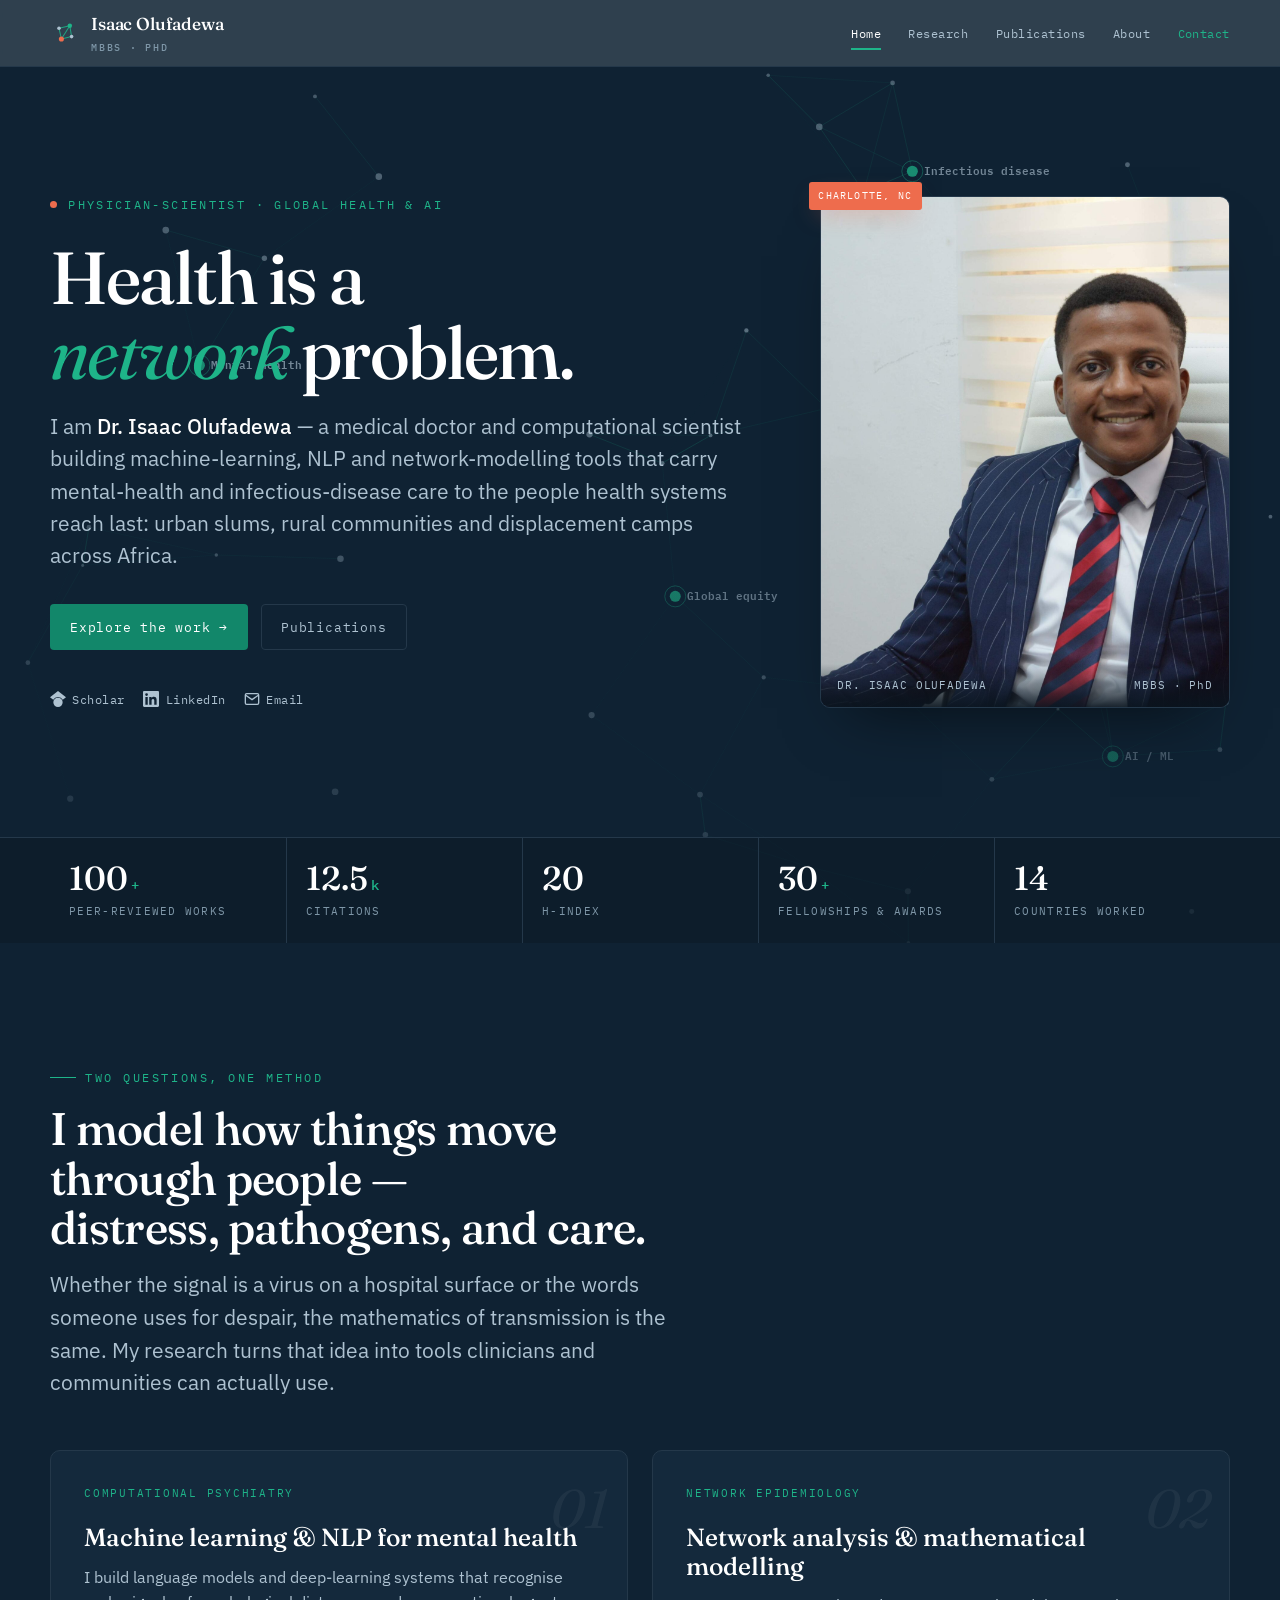
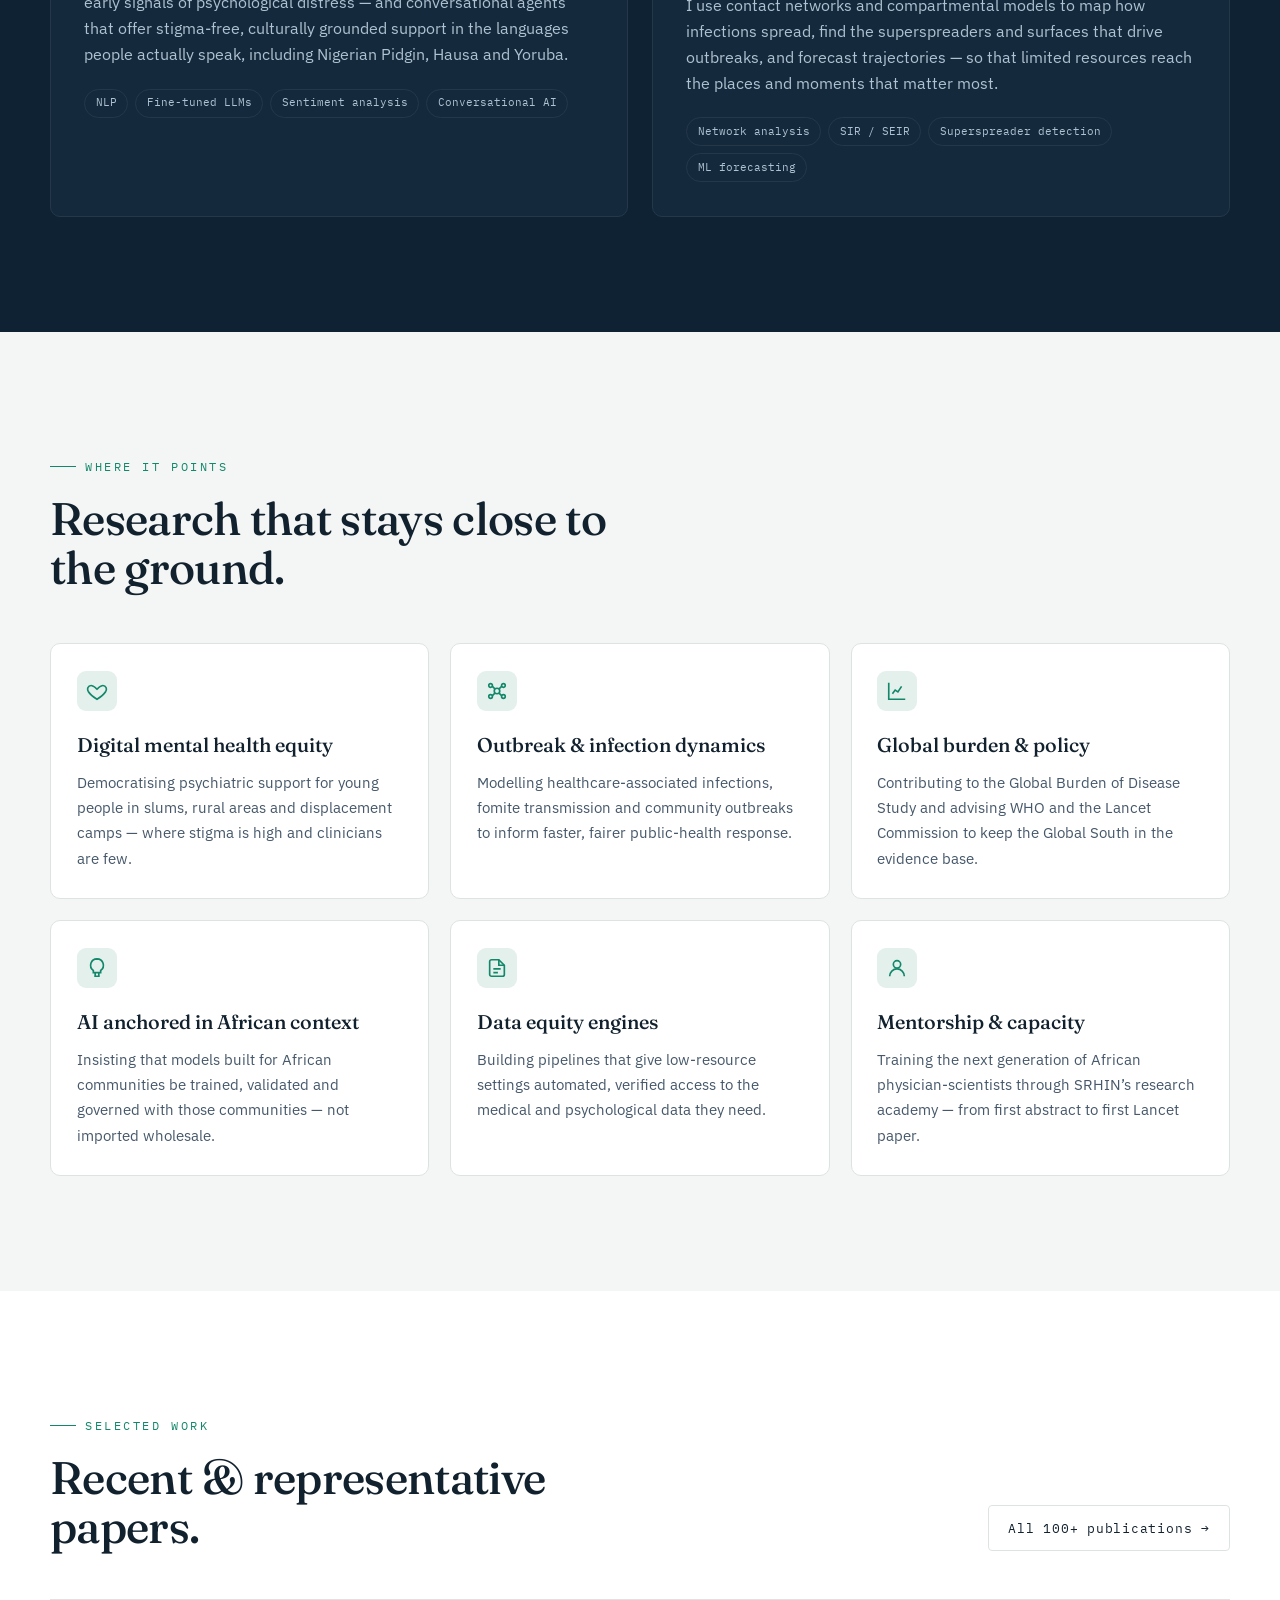
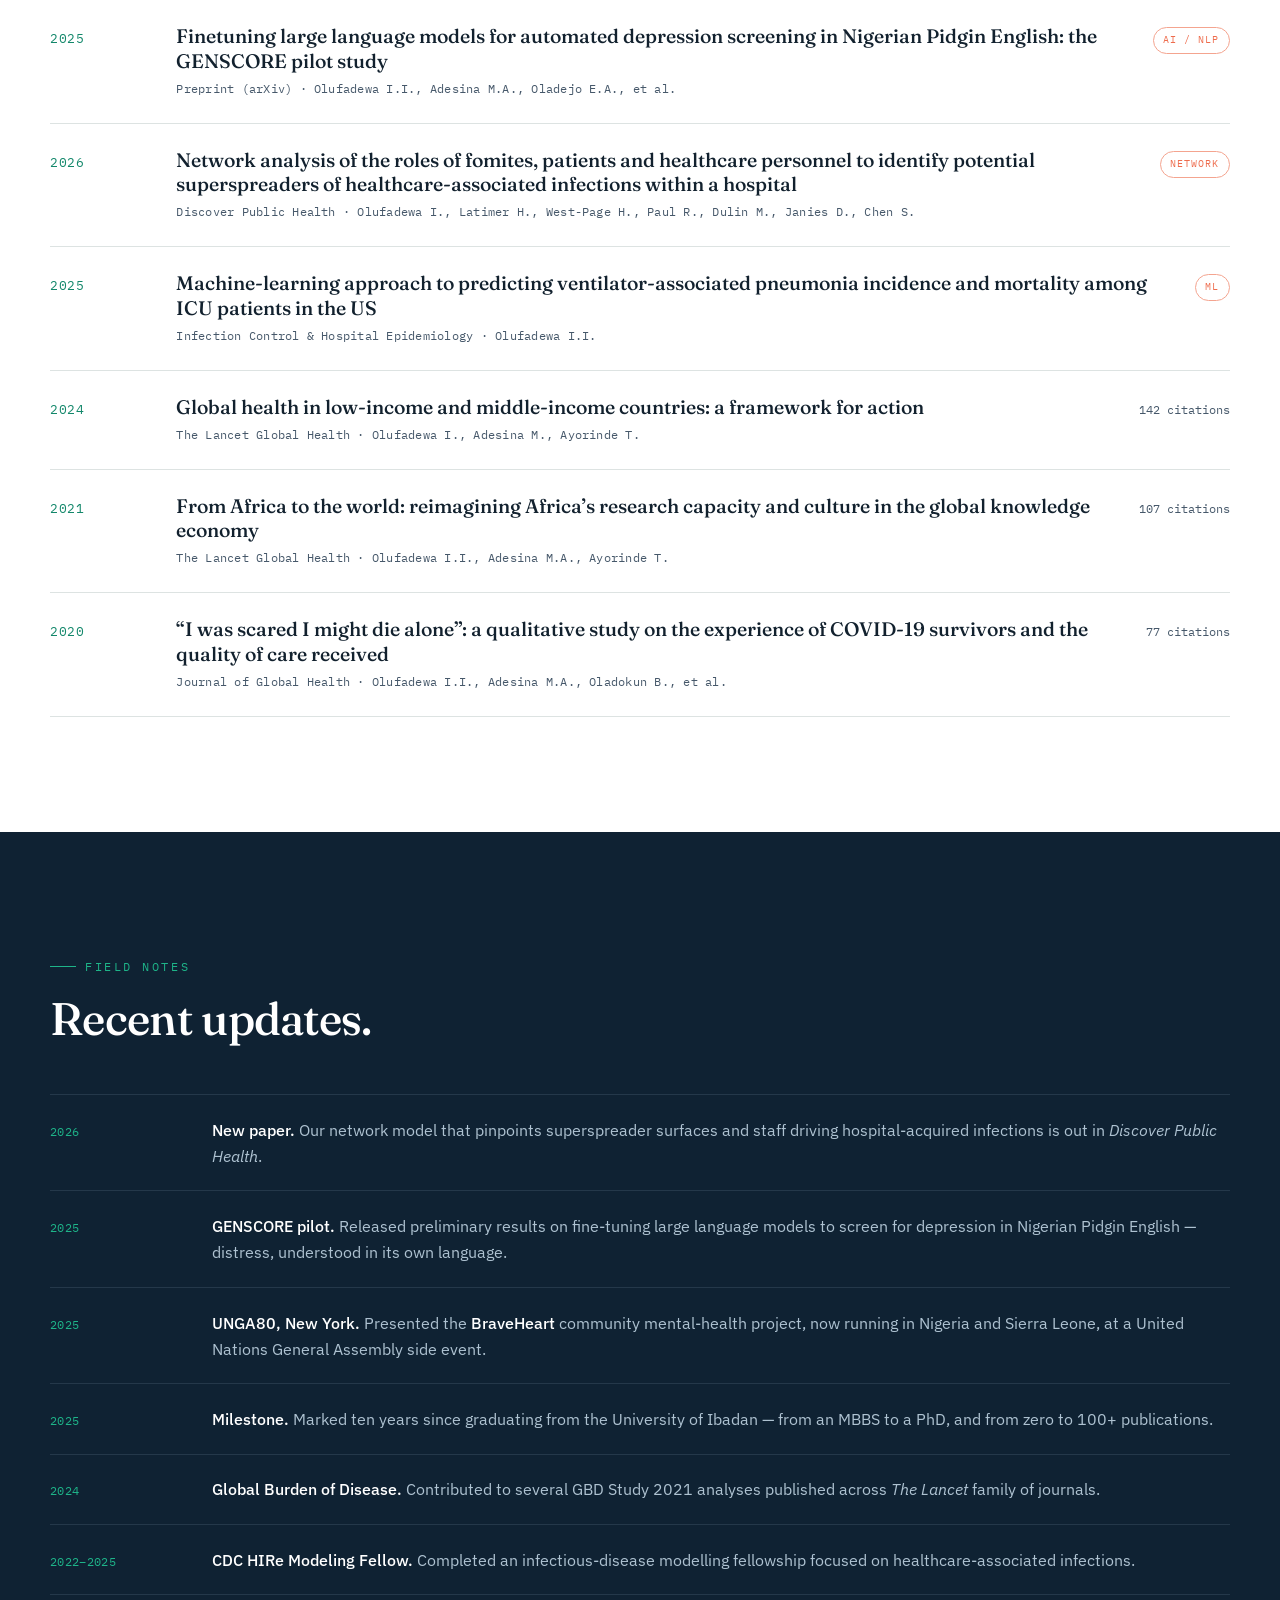
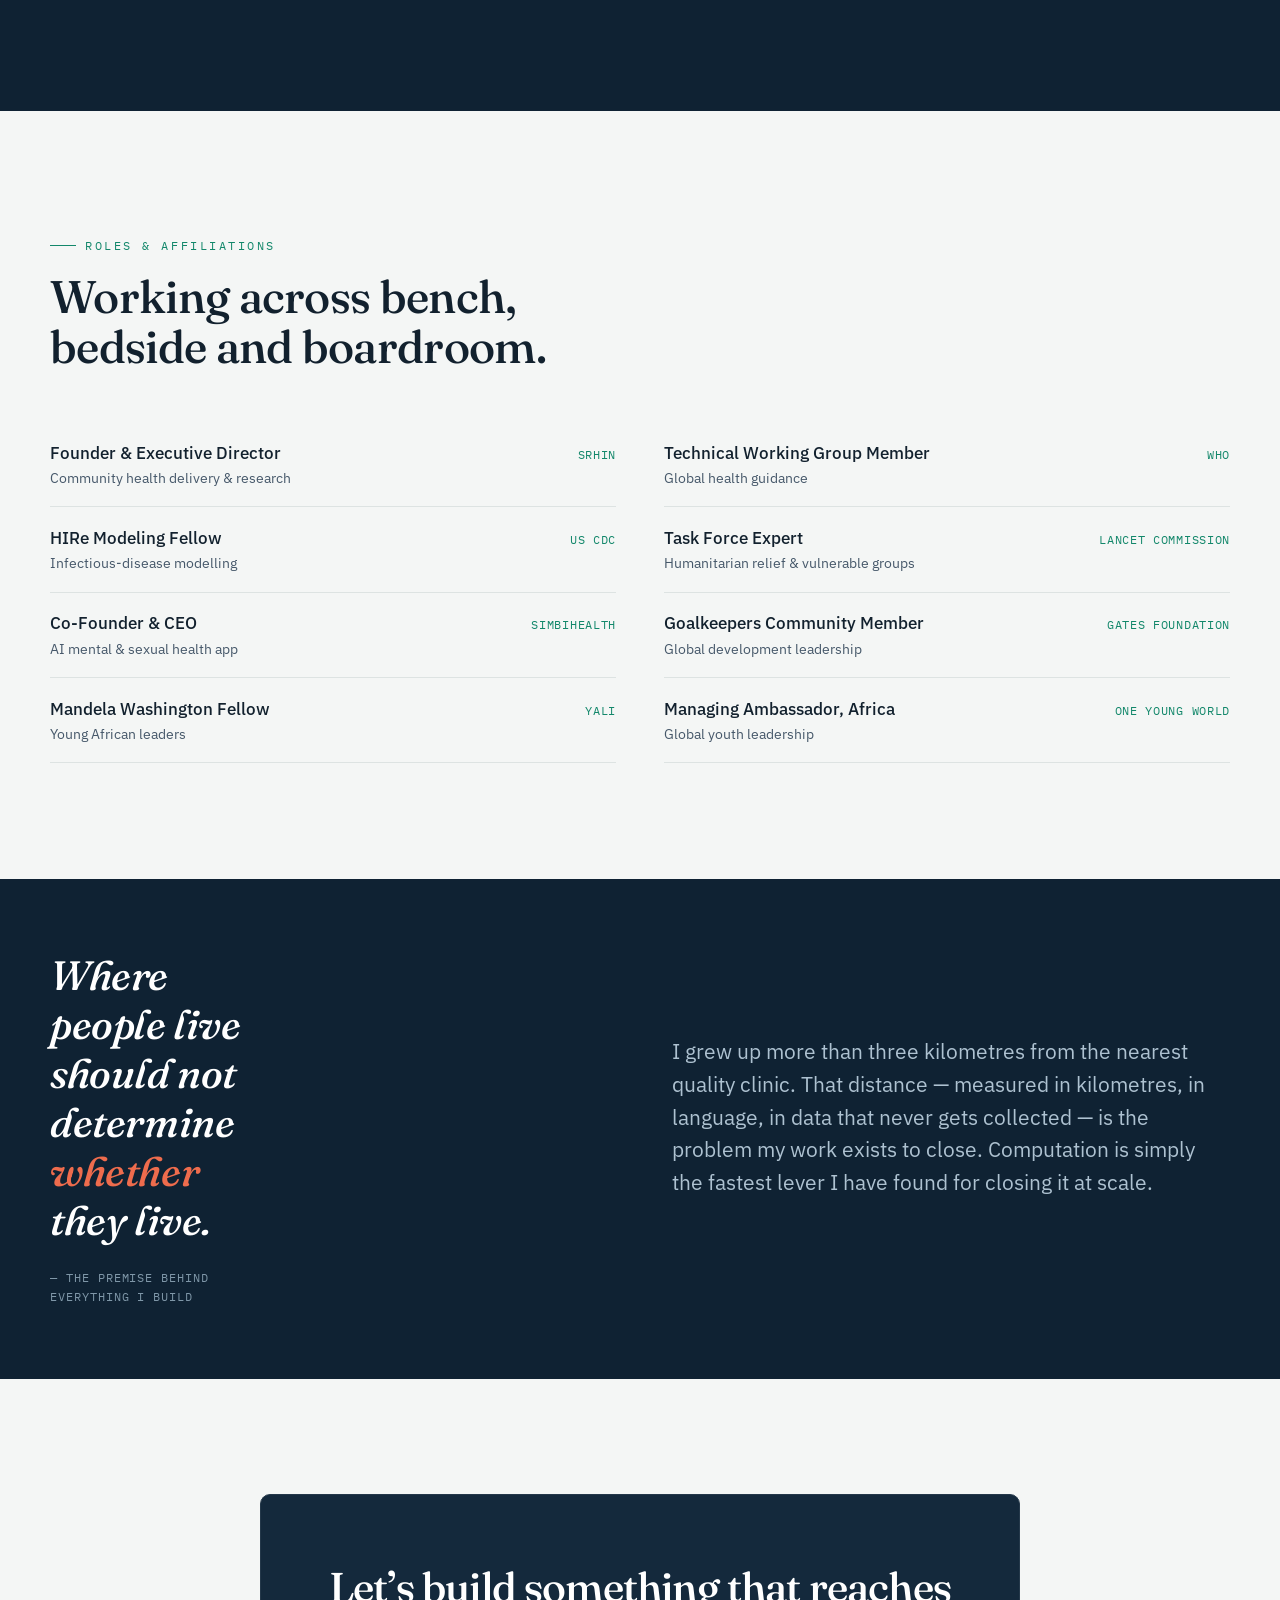
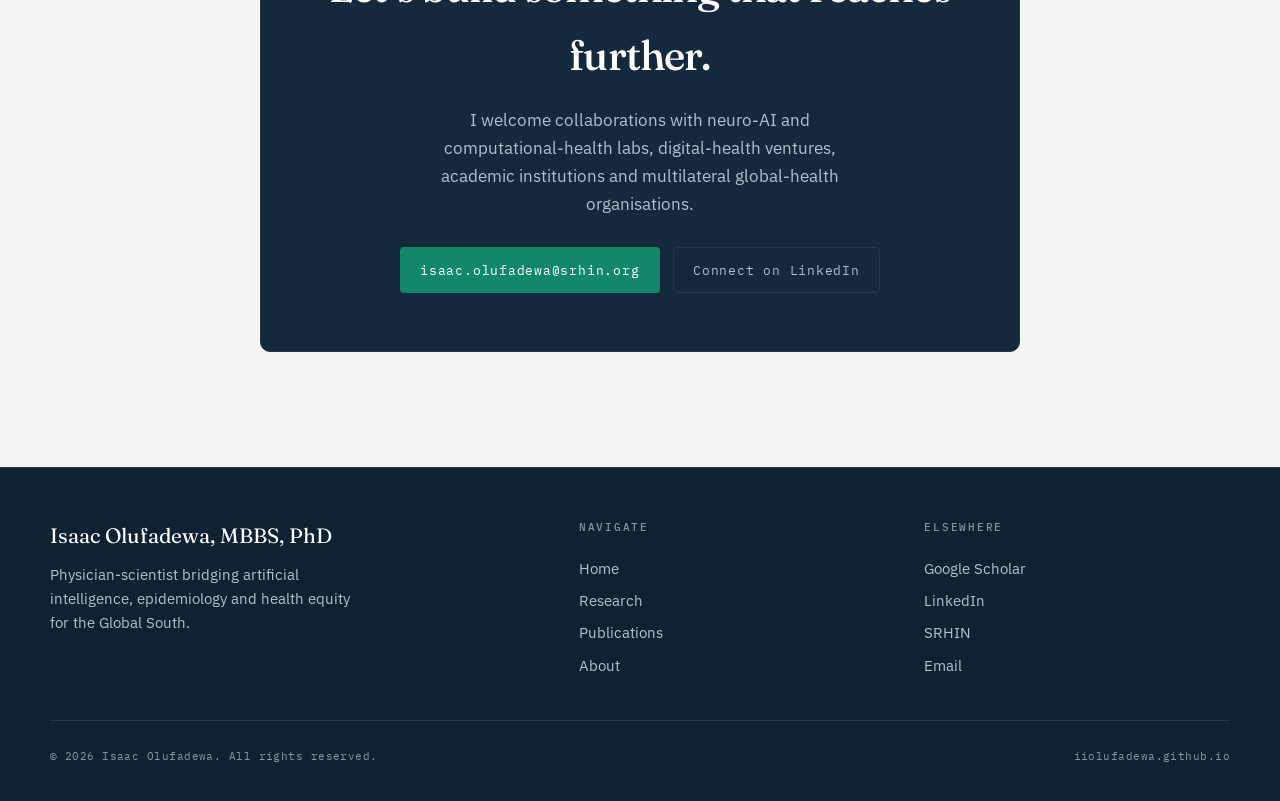
==== index.html @ eb1820b6 "update site" ====
<!DOCTYPE html>
<html lang="en">
<head>
<meta charset="UTF-8">
<meta name="viewport" content="width=device-width, initial-scale=1">
<title>Isaac Olufadewa, MBBS, PhD — Physician-Scientist &amp; AI Global-Health Researcher</title>
<meta name="description" content="Dr. Isaac Iyinoluwa Olufadewa is a physician-scientist working at the intersection of clinical medicine, machine learning and global health equity — building AI, NLP and network-modelling tools for mental health and infectious disease in the Global South.">
<meta name="author" content="Isaac Olufadewa">
<meta property="og:title" content="Isaac Olufadewa, MBBS, PhD">
<meta property="og:description" content="Physician-scientist bridging AI, epidemiology and health equity for the Global South.">
<meta property="og:type" content="website">
<meta property="og:url" content="https://iiolufadewa.github.io/">
<link rel="icon" type="image/svg+xml" href="assets/img/favicon.svg">
<link rel="preconnect" href="https://fonts.googleapis.com">
<link rel="preconnect" href="https://fonts.gstatic.com" crossorigin>
<link href="https://fonts.googleapis.com/css2?family=Fraunces:ital,opsz,wght@0,9..144,400..600;1,9..144,400..500&family=IBM+Plex+Mono:wght@400;500;600&family=IBM+Plex+Sans:wght@400;500;600&display=swap" rel="stylesheet">
<link rel="stylesheet" href="assets/css/style.css">
</head>
<body>

<!-- ================= HEADER ================= -->
<header class="site-header">
  <div class="wrap nav">
    <a class="brand" href="index.html" aria-label="Isaac Olufadewa — home">
      <svg class="glyph" viewBox="0 0 100 100" aria-hidden="true">
        <g stroke="#1eb489" stroke-width="3.4" opacity="0.85">
          <line x1="30" y1="34" x2="66" y2="26"/><line x1="30" y1="34" x2="38" y2="70"/>
          <line x1="66" y1="26" x2="72" y2="62"/><line x1="38" y1="70" x2="72" y2="62"/>
          <line x1="66" y1="26" x2="38" y2="70"/>
        </g>
        <circle cx="66" cy="26" r="7.5" fill="#1eb489"/><circle cx="30" cy="34" r="6" fill="#aec2d1"/>
        <circle cx="72" cy="62" r="6" fill="#aec2d1"/><circle cx="38" cy="70" r="8.5" fill="#ee6c4d"/>
      </svg>
      <span>Isaac Olufadewa<small>MBBS · PhD</small></span>
    </a>
    <nav class="nav-links" aria-label="Primary">
      <a href="index.html" class="is-active">Home</a>
      <a href="research.html">Research</a>
      <a href="publications.html">Publications</a>
      <a href="about.html">About</a>
      <a href="#contact" class="nav-cta">Contact</a>
    </nav>
    <button class="nav-toggle" aria-label="Menu" aria-expanded="false"><span></span><span></span><span></span></button>
  </div>
</header>

<!-- ================= HERO ================= -->
<section class="hero">
  <div class="hero-net" aria-hidden="true"><canvas id="hero-canvas"></canvas></div>
  <div class="wrap hero-inner">
    <div class="hero-grid">
      <div class="hero-copy">
        <p class="hero-kicker"><span class="dot"></span> Physician-scientist · Global health &amp; AI</p>
        <h1>Health is a<br><em>network</em> problem.</h1>
        <p class="hero-sub">I am <strong>Dr. Isaac Olufadewa</strong> — a medical doctor and computational scientist building machine-learning, NLP and network-modelling tools that carry mental-health and infectious-disease care to the people health systems reach last: urban slums, rural communities and displacement camps across Africa.</p>
        <div class="hero-actions">
          <a class="btn btn--solid" href="research.html">Explore the work <span class="arw">&rarr;</span></a>
          <a class="btn btn--ghost" href="publications.html">Publications</a>
        </div>
        <div class="hero-social">
          <a href="https://scholar.google.com/citations?user=htUWujUAAAAJ&hl=en" target="_blank" rel="noopener">
            <svg viewBox="0 0 24 24" fill="currentColor" aria-hidden="true"><path d="M12 24a7 7 0 1 1 0-14 7 7 0 0 1 0 14zm0-24L0 9.5l4.84 3.77A8 8 0 0 1 12 9a8 8 0 0 1 7.16 4.27L24 9.5z"/></svg>Scholar</a>
          <a href="https://www.linkedin.com/in/isaacolufadewa" target="_blank" rel="noopener">
            <svg viewBox="0 0 24 24" fill="currentColor" aria-hidden="true"><path d="M20.45 20.45h-3.56v-5.57c0-1.33-.02-3.04-1.85-3.04-1.85 0-2.14 1.45-2.14 2.94v5.67H9.35V9h3.42v1.56h.05c.48-.9 1.64-1.85 3.37-1.85 3.6 0 4.27 2.37 4.27 5.46zM5.34 7.43a2.06 2.06 0 1 1 0-4.13 2.06 2.06 0 0 1 0 4.13zM7.12 20.45H3.56V9h3.56zM22.22 0H1.77C.8 0 0 .78 0 1.75v20.5C0 23.2.8 24 1.77 24h20.45c.98 0 1.78-.8 1.78-1.75V1.75C24 .78 23.2 0 22.22 0z"/></svg>LinkedIn</a>
          <a href="mailto:isaac.olufadewa@srhin.org">
            <svg viewBox="0 0 24 24" fill="none" stroke="currentColor" stroke-width="2" aria-hidden="true"><rect x="2" y="4" width="20" height="16" rx="2"/><path d="m2 6 10 7L22 6"/></svg>Email</a>
        </div>
      </div>
      <div class="hero-portrait">
        <span class="portrait-tag">Charlotte, NC</span>
        <div class="portrait-frame">
          <img src="assets/img/portrait-placeholder.jpg" alt="Portrait of Dr. Isaac Olufadewa">
          <div class="portrait-caption"><span>DR. ISAAC OLUFADEWA</span><span>MBBS · PhD</span></div>
        </div>
      </div>
    </div>
  </div>

  <!-- readout metrics -->
  <div class="readout">
    <div class="wrap">
      <div class="readout-row">
        <div class="readout-cell"><div class="num">100<span>+</span></div><div class="lbl">Peer-reviewed works</div></div>
        <div class="readout-cell"><div class="num">12.5<span>k</span></div><div class="lbl">Citations</div></div>
        <div class="readout-cell"><div class="num">20</div><div class="lbl">h-index</div></div>
        <div class="readout-cell"><div class="num">30<span>+</span></div><div class="lbl">Fellowships &amp; awards</div></div>
        <div class="readout-cell"><div class="num">14</div><div class="lbl">Countries worked</div></div>
      </div>
    </div>
  </div>
</section>

<!-- ================= RESEARCH PILLARS ================= -->
<section class="band band--ink">
  <div class="wrap">
    <div class="section-head reveal">
      <p class="eyebrow">Two questions, one method</p>
      <h2 class="section-title" style="color:#fff">I model how things move through people —<br>distress, pathogens, and care.</h2>
      <p class="lead">Whether the signal is a virus on a hospital surface or the words someone uses for despair, the mathematics of transmission is the same. My research turns that idea into tools clinicians and communities can actually use.</p>
    </div>
    <div class="pillars">
      <article class="pillar reveal">
        <span class="pnum">01</span>
        <p class="pk">Computational psychiatry</p>
        <h3>Machine learning &amp; NLP for mental health</h3>
        <p>I build language models and deep-learning systems that recognise early signals of psychological distress — and conversational agents that offer stigma-free, culturally grounded support in the languages people actually speak, including Nigerian Pidgin, Hausa and Yoruba.</p>
        <div class="methods"><span>NLP</span><span>Fine-tuned LLMs</span><span>Sentiment analysis</span><span>Conversational AI</span></div>
      </article>
      <article class="pillar reveal">
        <span class="pnum">02</span>
        <p class="pk">Network epidemiology</p>
        <h3>Network analysis &amp; mathematical modelling</h3>
        <p>I use contact networks and compartmental models to map how infections spread, find the superspreaders and surfaces that drive outbreaks, and forecast trajectories — so that limited resources reach the places and moments that matter most.</p>
        <div class="methods"><span>Network analysis</span><span>SIR / SEIR</span><span>Superspreader detection</span><span>ML forecasting</span></div>
      </article>
    </div>
  </div>
</section>

<!-- ================= FOCUS AREAS ================= -->
<section class="band band--porcelain">
  <div class="wrap">
    <div class="section-head reveal">
      <p class="eyebrow">Where it points</p>
      <h2 class="section-title">Research that stays close to the ground.</h2>
    </div>
    <div class="cards">
      <article class="card reveal">
        <div class="ci"><svg viewBox="0 0 24 24" fill="none" stroke="currentColor" stroke-width="1.8"><path d="M12 21s-7-4.35-9.5-8.5C.9 9.7 2.2 6 5.5 6 7.6 6 9 7.3 12 10c3-2.7 4.4-4 6.5-4 3.3 0 4.6 3.7 3 6.5C19 16.65 12 21 12 21z"/></svg></div>
        <h3>Digital mental health equity</h3>
        <p>Democratising psychiatric support for young people in slums, rural areas and displacement camps — where stigma is high and clinicians are few.</p>
      </article>
      <article class="card reveal">
        <div class="ci"><svg viewBox="0 0 24 24" fill="none" stroke="currentColor" stroke-width="1.8"><circle cx="12" cy="12" r="3"/><circle cx="5" cy="6" r="2"/><circle cx="19" cy="6" r="2"/><circle cx="5" cy="18" r="2"/><circle cx="19" cy="18" r="2"/><path d="M7 7l3 3m4 0 3-3M7 17l3-3m4 0 3 3"/></svg></div>
        <h3>Outbreak &amp; infection dynamics</h3>
        <p>Modelling healthcare-associated infections, fomite transmission and community outbreaks to inform faster, fairer public-health response.</p>
      </article>
      <article class="card reveal">
        <div class="ci"><svg viewBox="0 0 24 24" fill="none" stroke="currentColor" stroke-width="1.8"><path d="M3 3v18h18"/><path d="M7 15l3-4 3 2 4-6"/></svg></div>
        <h3>Global burden &amp; policy</h3>
        <p>Contributing to the Global Burden of Disease Study and advising WHO and the Lancet Commission to keep the Global South in the evidence base.</p>
      </article>
      <article class="card reveal">
        <div class="ci"><svg viewBox="0 0 24 24" fill="none" stroke="currentColor" stroke-width="1.8"><path d="M12 2a7 7 0 0 0-4 12.7V17h8v-2.3A7 7 0 0 0 12 2z"/><path d="M9 21h6M10 17v4M14 17v4"/></svg></div>
        <h3>AI anchored in African context</h3>
        <p>Insisting that models built for African communities be trained, validated and governed with those communities — not imported wholesale.</p>
      </article>
      <article class="card reveal">
        <div class="ci"><svg viewBox="0 0 24 24" fill="none" stroke="currentColor" stroke-width="1.8"><path d="M4 19V5a2 2 0 0 1 2-2h8l6 6v10a2 2 0 0 1-2 2H6a2 2 0 0 1-2-2z"/><path d="M14 3v6h6M8 13h8M8 17h5"/></svg></div>
        <h3>Data equity engines</h3>
        <p>Building pipelines that give low-resource settings automated, verified access to the medical and psychological data they need.</p>
      </article>
      <article class="card reveal">
        <div class="ci"><svg viewBox="0 0 24 24" fill="none" stroke="currentColor" stroke-width="1.8"><circle cx="12" cy="8" r="4"/><path d="M4 21a8 8 0 0 1 16 0"/></svg></div>
        <h3>Mentorship &amp; capacity</h3>
        <p>Training the next generation of African physician-scientists through SRHIN&rsquo;s research academy — from first abstract to first Lancet paper.</p>
      </article>
    </div>
  </div>
</section>

<!-- ================= SELECTED WORK ================= -->
<section class="band band--paper">
  <div class="wrap">
    <div class="head-row reveal">
      <div class="section-head">
        <p class="eyebrow">Selected work</p>
        <h2 class="section-title">Recent &amp; representative papers.</h2>
      </div>
      <a class="btn btn--outline" href="publications.html">All 100+ publications <span class="arw">&rarr;</span></a>
    </div>
    <div class="work-list reveal">
      <article class="work-item">
        <div class="work-year">2025</div>
        <div class="work-main">
          <h3>Finetuning large language models for automated depression screening in Nigerian Pidgin English: the GENSCORE pilot study</h3>
          <div class="venue">Preprint (arXiv) · Olufadewa I.I., Adesina M.A., Oladejo E.A., et al.</div>
        </div>
        <div class="work-tag">AI / NLP</div>
      </article>
      <article class="work-item">
        <div class="work-year">2026</div>
        <div class="work-main">
          <h3>Network analysis of the roles of fomites, patients and healthcare personnel to identify potential superspreaders of healthcare-associated infections within a hospital</h3>
          <div class="venue">Discover Public Health · Olufadewa I., Latimer H., West-Page H., Paul R., Dulin M., Janies D., Chen S.</div>
        </div>
        <div class="work-tag">Network</div>
      </article>
      <article class="work-item">
        <div class="work-year">2025</div>
        <div class="work-main">
          <h3>Machine-learning approach to predicting ventilator-associated pneumonia incidence and mortality among ICU patients in the US</h3>
          <div class="venue">Infection Control &amp; Hospital Epidemiology · Olufadewa I.I.</div>
        </div>
        <div class="work-tag">ML</div>
      </article>
      <article class="work-item">
        <div class="work-year">2024</div>
        <div class="work-main">
          <h3>Global health in low-income and middle-income countries: a framework for action</h3>
          <div class="venue">The Lancet Global Health · Olufadewa I., Adesina M., Ayorinde T.</div>
        </div>
        <div class="work-cite">142 citations</div>
      </article>
      <article class="work-item">
        <div class="work-year">2021</div>
        <div class="work-main">
          <h3>From Africa to the world: reimagining Africa&rsquo;s research capacity and culture in the global knowledge economy</h3>
          <div class="venue">The Lancet Global Health · Olufadewa I.I., Adesina M.A., Ayorinde T.</div>
        </div>
        <div class="work-cite">107 citations</div>
      </article>
      <article class="work-item">
        <div class="work-year">2020</div>
        <div class="work-main">
          <h3>&ldquo;I was scared I might die alone&rdquo;: a qualitative study on the experience of COVID-19 survivors and the quality of care received</h3>
          <div class="venue">Journal of Global Health · Olufadewa I.I., Adesina M.A., Oladokun B., et al.</div>
        </div>
        <div class="work-cite">77 citations</div>
      </article>
    </div>
  </div>
</section>

<!-- ================= FIELD NOTES ================= -->
<section class="band band--ink">
  <div class="wrap">
    <div class="section-head reveal">
      <p class="eyebrow">Field notes</p>
      <h2 class="section-title" style="color:#fff">Recent updates.</h2>
    </div>
    <div class="notes reveal">
      <div class="note"><div class="date">2026</div><div class="body"><b>New paper.</b> Our network model that pinpoints superspreader surfaces and staff driving hospital-acquired infections is out in <em>Discover Public Health</em>.</div></div>
      <div class="note"><div class="date">2025</div><div class="body"><b>GENSCORE pilot.</b> Released preliminary results on fine-tuning large language models to screen for depression in Nigerian Pidgin English &mdash; distress, understood in its own language.</div></div>
      <div class="note"><div class="date">2025</div><div class="body"><b>UNGA80, New York.</b> Presented the <b>BraveHeart</b> community mental-health project, now running in Nigeria and Sierra Leone, at a United Nations General Assembly side event.</div></div>
      <div class="note"><div class="date">2025</div><div class="body"><b>Milestone.</b> Marked ten years since graduating from the University of Ibadan &mdash; from an MBBS to a PhD, and from zero to 100+ publications.</div></div>
      <div class="note"><div class="date">2024</div><div class="body"><b>Global Burden of Disease.</b> Contributed to several GBD Study 2021 analyses published across <em>The Lancet</em> family of journals.</div></div>
      <div class="note"><div class="date">2022&ndash;2025</div><div class="body"><b>CDC HIRe Modeling Fellow.</b> Completed an infectious-disease modelling fellowship focused on healthcare-associated infections.</div></div>
    </div>
  </div>
</section>

<!-- ================= AFFILIATIONS ================= -->
<section class="band band--porcelain">
  <div class="wrap">
    <div class="section-head reveal">
      <p class="eyebrow">Roles &amp; affiliations</p>
      <h2 class="section-title">Working across bench, bedside and boardroom.</h2>
    </div>
    <div class="affil reveal">
      <div class="affil-item"><div class="role">Founder &amp; Executive Director<small>Community health delivery &amp; research</small></div><div class="org">SRHIN</div></div>
      <div class="affil-item"><div class="role">Technical Working Group Member<small>Global health guidance</small></div><div class="org">WHO</div></div>
      <div class="affil-item"><div class="role">HIRe Modeling Fellow<small>Infectious-disease modelling</small></div><div class="org">US CDC</div></div>
      <div class="affil-item"><div class="role">Task Force Expert<small>Humanitarian relief &amp; vulnerable groups</small></div><div class="org">Lancet Commission</div></div>
      <div class="affil-item"><div class="role">Co-Founder &amp; CEO<small>AI mental &amp; sexual health app</small></div><div class="org">SimbiHealth</div></div>
      <div class="affil-item"><div class="role">Goalkeepers Community Member<small>Global development leadership</small></div><div class="org">Gates Foundation</div></div>
      <div class="affil-item"><div class="role">Mandela Washington Fellow<small>Young African leaders</small></div><div class="org">YALI</div></div>
      <div class="affil-item"><div class="role">Managing Ambassador, Africa<small>Global youth leadership</small></div><div class="org">One Young World</div></div>
    </div>
  </div>
</section>

<!-- ================= PULLQUOTE ================= -->
<section class="band band--ink band--tight">
  <div class="wrap">
    <div class="quote-grid">
      <div class="pullquote reveal">
        <blockquote>Where people live should not determine <span class="mk">whether</span> they live.</blockquote>
        <cite>— The premise behind everything I build</cite>
      </div>
      <div class="reveal">
        <p class="lead">I grew up more than three kilometres from the nearest quality clinic. That distance &mdash; measured in kilometres, in language, in data that never gets collected &mdash; is the problem my work exists to close. Computation is simply the fastest lever I have found for closing it at scale.</p>
      </div>
    </div>
  </div>
</section>

<!-- ================= CONTACT / CTA ================= -->
<section class="band band--porcelain" id="contact">
  <div class="wrap wrap--narrow">
    <div class="cta-box reveal">
      <h2>Let&rsquo;s build something that reaches further.</h2>
      <p>I welcome collaborations with neuro-AI and computational-health labs, digital-health ventures, academic institutions and multilateral global-health organisations.</p>
      <div class="cta-actions">
        <a class="btn btn--solid" href="mailto:isaac.olufadewa@srhin.org">isaac.olufadewa@srhin.org</a>
        <a class="btn btn--ghost" href="https://www.linkedin.com/in/isaacolufadewa" target="_blank" rel="noopener">Connect on LinkedIn</a>
      </div>
    </div>
  </div>
</section>

<!-- ================= FOOTER ================= -->
<footer class="site-footer">
  <div class="wrap">
    <div class="footer-grid">
      <div>
        <div class="footer-brand">Isaac Olufadewa, MBBS, PhD</div>
        <p>Physician-scientist bridging artificial intelligence, epidemiology and health equity for the Global South.</p>
      </div>
      <div>
        <h4>Navigate</h4>
        <a href="index.html">Home</a>
        <a href="research.html">Research</a>
        <a href="publications.html">Publications</a>
        <a href="about.html">About</a>
      </div>
      <div>
        <h4>Elsewhere</h4>
        <a href="https://scholar.google.com/citations?user=htUWujUAAAAJ&hl=en" target="_blank" rel="noopener">Google Scholar</a>
        <a href="https://www.linkedin.com/in/isaacolufadewa" target="_blank" rel="noopener">LinkedIn</a>
        <a href="https://srhin.org" target="_blank" rel="noopener">SRHIN</a>
        <a href="mailto:isaac.olufadewa@srhin.org">Email</a>
      </div>
    </div>
    <div class="footer-bottom">
      <span>&copy; <span id="year">2026</span> Isaac Olufadewa. All rights reserved.</span>
      <span>iiolufadewa.github.io</span>
    </div>
  </div>
</footer>

<script src="assets/js/main.js"></script>
</body>
</html>
---- assets/css/style.css ----
/* =============================================================
   Isaac Olufadewa — personal site
   Design system
   Palette : Petrol Ink / Porcelain / Jade / Coral
   Type    : Fraunces (display) · IBM Plex Sans (body) · IBM Plex Mono (data)
   ============================================================= */

:root {
  /* ---- colour ---- */
  --petrol:      #0f2233;   /* deep background: hero, footer, ink bands */
  --petrol-2:    #14293c;   /* raised surfaces on petrol */
  --petrol-line: #24384a;   /* hairlines on petrol */
  --porcelain:   #f4f6f5;   /* light section background */
  --paper:       #ffffff;   /* cards on porcelain */
  --ink:         #12212e;   /* primary text on light */
  --ink-soft:    #46586a;   /* secondary text on light */
  --mist:        #aec2d1;   /* secondary text on petrol */
  --mist-soft:   #7f97a8;   /* tertiary text on petrol */
  --line:        #dde3e2;   /* hairlines on light */

  --jade:        #12876a;   /* primary accent (links, edges, marks) */
  --jade-bright: #1eb489;   /* jade for dark backgrounds */
  --jade-wash:   #e4f0ec;   /* faint jade fill */
  --coral:       #ee6c4d;   /* human / community accent, used sparingly */
  --coral-soft:  #f4a48f;

  /* ---- type ---- */
  --display: "Fraunces", Georgia, "Times New Roman", serif;
  --body:    "IBM Plex Sans", system-ui, -apple-system, sans-serif;
  --mono:    "IBM Plex Mono", ui-monospace, "SFMono-Regular", monospace;

  /* ---- structure ---- */
  --measure: 1180px;
  --measure-narrow: 760px;
  --radius: 4px;
  --radius-lg: 10px;
  --ease: cubic-bezier(.22,.61,.36,1);
}

/* ------------------------------------------------------------- reset */
*, *::before, *::after { box-sizing: border-box; }
html { -webkit-text-size-adjust: 100%; scroll-behavior: smooth; }
@media (prefers-reduced-motion: reduce) { html { scroll-behavior: auto; } }
body {
  margin: 0;
  font-family: var(--body);
  font-size: 1.0625rem;
  line-height: 1.65;
  color: var(--ink);
  background: var(--porcelain);
  -webkit-font-smoothing: antialiased;
  text-rendering: optimizeLegibility;
}
img { max-width: 100%; display: block; }
a { color: inherit; }
h1,h2,h3,h4 { margin: 0; font-weight: 500; }
p { margin: 0 0 1.1em; }
ul { margin: 0; padding: 0; list-style: none; }

/* ------------------------------------------------------------- helpers */
.wrap { width: min(100% - 2.6rem, var(--measure)); margin-inline: auto; }
.wrap--narrow { width: min(100% - 2.6rem, var(--measure-narrow)); margin-inline: auto; }

.eyebrow {
  font-family: var(--mono);
  font-size: .72rem;
  letter-spacing: .22em;
  text-transform: uppercase;
  color: var(--jade);
  display: inline-flex;
  align-items: center;
  gap: .6rem;
  margin: 0 0 1.1rem;
}
.eyebrow::before {
  content: "";
  width: 1.6rem; height: 1px;
  background: var(--jade);
  display: inline-block;
}
.band--ink .eyebrow { color: var(--jade-bright); }
.band--ink .eyebrow::before { background: var(--jade-bright); }

.section-title {
  font-family: var(--display);
  font-optical-sizing: auto;
  font-weight: 500;
  font-size: clamp(1.9rem, 3.6vw, 2.85rem);
  line-height: 1.08;
  letter-spacing: -.015em;
}
.lead {
  font-size: clamp(1.12rem, 1.7vw, 1.32rem);
  line-height: 1.55;
  color: var(--ink-soft);
}
.band--ink .lead { color: var(--mist); }

.band { padding-block: clamp(4rem, 9vw, 7.5rem); }
.band--ink { background: var(--petrol); color: var(--mist); }
.band--porcelain { background: var(--porcelain); }
.band--paper { background: var(--paper); }
.band--tight { padding-block: clamp(3rem, 6vw, 4.5rem); }

.link-underline {
  color: var(--jade);
  text-decoration: none;
  background-image: linear-gradient(var(--jade), var(--jade));
  background-size: 0% 1.5px;
  background-repeat: no-repeat;
  background-position: 0 100%;
  transition: background-size .35s var(--ease);
  padding-bottom: 1px;
}
.link-underline:hover, .link-underline:focus-visible { background-size: 100% 1.5px; }
.band--ink .link-underline { color: var(--jade-bright); background-image: linear-gradient(var(--jade-bright),var(--jade-bright)); }

/* buttons ------------------------------------------------------------- */
.btn {
  display: inline-flex; align-items: center; gap: .55rem;
  font-family: var(--mono);
  font-size: .8rem; letter-spacing: .06em;
  padding: .72rem 1.2rem;
  border-radius: var(--radius);
  text-decoration: none;
  border: 1px solid transparent;
  transition: transform .25s var(--ease), background .25s var(--ease), color .25s var(--ease), border-color .25s;
  will-change: transform;
}
.btn:hover { transform: translateY(-2px); }
.btn--solid { background: var(--jade); color: #fff; }
.btn--solid:hover { background: #0f7359; }
.btn--ghost { border-color: var(--petrol-line); color: var(--mist); }
.btn--ghost:hover { border-color: var(--jade-bright); color: #fff; }
.btn--outline { border-color: var(--line); color: var(--ink); background: var(--paper); }
.btn--outline:hover { border-color: var(--jade); color: var(--jade); }
.btn .arw { transition: transform .25s var(--ease); }
.btn:hover .arw { transform: translateX(3px); }

/* focus */
a:focus-visible, button:focus-visible {
  outline: 2px solid var(--jade-bright);
  outline-offset: 3px;
  border-radius: 2px;
}

/* ============================================================= header */
.site-header {
  position: sticky; top: 0; z-index: 60;
  background: rgba(15,34,51,.86);
  backdrop-filter: saturate(140%) blur(10px);
  -webkit-backdrop-filter: saturate(140%) blur(10px);
  border-bottom: 1px solid var(--petrol-line);
}
.nav {
  display: flex; align-items: center; justify-content: space-between;
  height: 66px;
}
.brand {
  display: inline-flex; align-items: center; gap: .7rem;
  text-decoration: none; color: #fff;
  font-family: var(--display); font-weight: 500; font-size: 1.08rem;
  letter-spacing: -.01em;
}
.brand .glyph { width: 30px; height: 30px; flex: 0 0 auto; }
.brand small { display:block; font-family: var(--mono); font-size:.6rem; letter-spacing:.18em; color: var(--mist-soft); text-transform: uppercase; margin-top: 1px;}
.nav-links { display: flex; align-items: center; gap: 1.7rem; }
.nav-links a {
  font-family: var(--mono); font-size: .78rem; letter-spacing: .04em;
  color: var(--mist); text-decoration: none; position: relative; padding: .3rem 0;
  transition: color .2s;
}
.nav-links a:hover { color: #fff; }
.nav-links a.is-active { color: #fff; }
.nav-links a.is-active::after {
  content: ""; position: absolute; left: 0; right: 0; bottom: -2px; height: 2px; background: var(--jade-bright);
}
.nav-cta { color: var(--jade-bright) !important; }
.nav-toggle { display: none; background: none; border: 0; cursor: pointer; padding: .4rem; }
.nav-toggle span { display:block; width: 22px; height: 2px; background: var(--mist); margin: 4px 0; transition: .3s; }

/* ============================================================= hero */
.hero { position: relative; background: var(--petrol); color: #fff; overflow: hidden; }
.hero-net { position: absolute; inset: 0; width: 100%; height: 100%; z-index: 0; }
.hero-net canvas { width: 100%; height: 100%; display: block; }
.hero::after { /* vignette to keep text legible */
  content:""; position:absolute; inset:0; z-index:1; pointer-events:none;
  background:
    radial-gradient(120% 85% at 78% 18%, transparent 40%, rgba(15,34,51,.55) 100%),
    linear-gradient(180deg, rgba(15,34,51,.35), rgba(15,34,51,.15) 30%, rgba(15,34,51,.55));
}
.hero-inner { position: relative; z-index: 2; padding-block: clamp(4.5rem, 11vw, 8rem); }
.hero-grid { display: grid; grid-template-columns: 1.55fr .9fr; gap: clamp(2rem, 5vw, 4rem); align-items: center; }

.hero-kicker {
  font-family: var(--mono); font-size: .74rem; letter-spacing: .2em; text-transform: uppercase;
  color: var(--jade-bright); display:flex; align-items:center; gap:.7rem; margin-bottom: 1.6rem;
}
.hero-kicker .dot { width: 7px; height: 7px; border-radius: 50%; background: var(--coral); box-shadow: 0 0 0 0 rgba(238,108,77,.7); animation: pulse 2.6s infinite; }
@keyframes pulse { 0%{box-shadow:0 0 0 0 rgba(238,108,77,.55);} 70%{box-shadow:0 0 0 9px rgba(238,108,77,0);} 100%{box-shadow:0 0 0 0 rgba(238,108,77,0);} }
@media (prefers-reduced-motion: reduce){ .hero-kicker .dot { animation: none; } }

.hero h1 {
  font-family: var(--display); font-optical-sizing: auto;
  font-weight: 500; font-size: clamp(2.5rem, 6vw, 4.6rem);
  line-height: 1.02; letter-spacing: -.025em; color: #fff; margin-bottom: 1.3rem;
}
.hero h1 em { font-style: italic; color: var(--jade-bright); font-weight: 400; }
.hero-sub { font-size: clamp(1.08rem, 1.7vw, 1.3rem); color: var(--mist); max-width: 34em; line-height: 1.55; margin-bottom: 2rem; }
.hero-sub strong { color: #fff; font-weight: 500; }
.hero-actions { display: flex; flex-wrap: wrap; gap: .8rem; margin-bottom: 2.4rem; }
.hero-social { display: flex; gap: 1.15rem; align-items: center; }
.hero-social a { color: var(--mist); text-decoration: none; font-family: var(--mono); font-size: .78rem; letter-spacing:.04em; transition: color .2s; display:inline-flex; align-items:center; gap:.4rem;}
.hero-social a:hover { color: var(--jade-bright); }
.hero-social svg { width: 16px; height: 16px; }

/* portrait / monogram card */
.hero-portrait { position: relative; }
.portrait-frame {
  aspect-ratio: 4/5;
  border-radius: var(--radius-lg);
  overflow: hidden;
  border: 1px solid var(--petrol-line);
  background:
    radial-gradient(130% 120% at 20% 10%, #1c3a52 0%, transparent 60%),
    linear-gradient(155deg, #163149 0%, #0d1e2d 100%);
  box-shadow: 0 30px 60px -30px rgba(0,0,0,.6);
  position: relative;
}
.portrait-frame img { width: 100%; height: 100%; object-fit: cover; }
.portrait-caption {
  position: absolute; left: 0; right: 0; bottom: 0;
  padding: .8rem 1rem;
  background: linear-gradient(transparent, rgba(9,20,30,.9));
  font-family: var(--mono); font-size: .68rem; letter-spacing: .08em; color: var(--mist);
  display:flex; justify-content: space-between;
}
.portrait-tag {
  position: absolute; top: -.85rem; left: -.7rem;
  background: var(--coral); color: #fff;
  font-family: var(--mono); font-size:.62rem; letter-spacing:.12em; text-transform: uppercase;
  padding: .35rem .6rem; border-radius: 3px; z-index: 3;
  box-shadow: 0 10px 24px -10px rgba(238,108,77,.7);
}

/* ---- readout strip (metrics as a monitor) ---- */
.readout {
  border-top: 1px solid var(--petrol-line);
  position: relative; z-index: 2;
  background: rgba(9,20,30,.35);
}
.readout-row { display: grid; grid-template-columns: repeat(5, 1fr); }
.readout-cell { padding: 1.4rem 1.2rem; border-left: 1px solid var(--petrol-line); }
.readout-cell:first-child { border-left: 0; }
.readout-cell .num { font-family: var(--display); font-weight: 500; font-size: clamp(1.5rem,2.6vw,2.1rem); color: #fff; line-height: 1; display:flex; align-items:baseline; gap:.15rem;}
.readout-cell .num span { font-family: var(--mono); font-size: .9rem; color: var(--jade-bright); }
.readout-cell .lbl { font-family: var(--mono); font-size: .66rem; letter-spacing: .12em; text-transform: uppercase; color: var(--mist-soft); margin-top: .55rem; }

/* ============================================================= section head */
.section-head { max-width: 62ch; margin-bottom: clamp(2.2rem, 4vw, 3.2rem); }
.section-head .lead { margin-top: 1rem; margin-bottom: 0; }
.head-row { display:flex; align-items:flex-end; justify-content: space-between; gap:2rem; flex-wrap: wrap; margin-bottom: clamp(2rem,4vw,3rem);}
.head-row .section-head { margin-bottom: 0; }

/* ============================================================= pillars */
.pillars { display: grid; grid-template-columns: 1fr 1fr; gap: 1.5rem; }
.pillar {
  background: var(--petrol-2); border: 1px solid var(--petrol-line);
  border-radius: var(--radius-lg); padding: clamp(1.6rem, 2.6vw, 2.4rem);
  position: relative; overflow: hidden;
  transition: transform .4s var(--ease), border-color .4s;
}
.pillar:hover { transform: translateY(-4px); border-color: var(--jade); }
.pillar .pk { font-family: var(--mono); font-size: .68rem; letter-spacing:.16em; color: var(--jade-bright); text-transform: uppercase; }
.pillar h3 { font-family: var(--display); font-weight: 500; font-size: 1.55rem; color:#fff; margin: .8rem 0 .8rem; line-height: 1.15; }
.pillar p { color: var(--mist); margin-bottom: 1.3rem; font-size: .98rem; }
.pillar .methods { display:flex; flex-wrap: wrap; gap: .45rem; }
.pillar .methods span {
  font-family: var(--mono); font-size: .68rem; color: var(--mist);
  border: 1px solid var(--petrol-line); border-radius: 40px; padding: .28rem .65rem;
}
.pillar .pnum {
  position: absolute; right: 1.2rem; top: .8rem;
  font-family: var(--display); font-style: italic; font-size: 3.4rem; color: rgba(255,255,255,.05); font-weight: 400;
}

/* ============================================================= domain cards (light) */
.cards { display: grid; grid-template-columns: repeat(3, 1fr); gap: 1.3rem; }
.card {
  background: var(--paper); border: 1px solid var(--line); border-radius: var(--radius-lg);
  padding: 1.7rem 1.6rem; transition: transform .35s var(--ease), box-shadow .35s, border-color .35s;
}
.card:hover { transform: translateY(-4px); box-shadow: 0 24px 46px -30px rgba(18,33,46,.45); border-color: var(--jade); }
.card .ci { width: 40px; height: 40px; border-radius: 9px; background: var(--jade-wash); display:grid; place-items:center; margin-bottom: 1.1rem; }
.card .ci svg { width: 22px; height: 22px; color: var(--jade); }
.card h3 { font-family: var(--display); font-weight: 500; font-size: 1.24rem; margin-bottom: .5rem; }
.card p { color: var(--ink-soft); font-size: .96rem; margin: 0; }

/* ============================================================= selected work */
.work-list { border-top: 1px solid var(--line); }
.work-item {
  display: grid; grid-template-columns: 6.5rem 1fr auto; gap: 1.4rem; align-items: baseline;
  padding: 1.5rem 0; border-bottom: 1px solid var(--line);
  transition: background .3s;
}
.work-item:hover { background: linear-gradient(90deg, var(--jade-wash), transparent 70%); }
.work-year { font-family: var(--mono); font-size: .82rem; color: var(--jade); letter-spacing: .04em; }
.work-main h3 { font-family: var(--display); font-weight: 500; font-size: 1.22rem; line-height: 1.25; margin-bottom: .35rem; }
.work-main .venue { font-family: var(--mono); font-size: .76rem; color: var(--ink-soft); letter-spacing: .02em; }
.work-tag {
  font-family: var(--mono); font-size: .64rem; letter-spacing: .1em; text-transform: uppercase;
  color: var(--coral); border: 1px solid var(--coral-soft); border-radius: 40px; padding: .25rem .6rem; white-space: nowrap;
}
.work-cite { font-family: var(--mono); font-size: .74rem; color: var(--ink-soft); white-space: nowrap; }

/* ============================================================= news / field notes */
.notes { display: grid; gap: 0; }
.note {
  display: grid; grid-template-columns: 8.5rem 1fr; gap: 1.6rem;
  padding: 1.35rem 0; border-top: 1px solid var(--petrol-line); align-items: baseline;
}
.note:last-child { border-bottom: 1px solid var(--petrol-line); }
.note .date { font-family: var(--mono); font-size: .74rem; color: var(--jade-bright); letter-spacing: .03em; }
.note .body { color: var(--mist); font-size: .99rem; }
.note .body b { color: #fff; font-weight: 500; }

/* ============================================================= affiliations */
.affil { display: grid; grid-template-columns: repeat(2, 1fr); gap: 0 3rem; }
.affil-item {
  display: grid; grid-template-columns: 1fr auto; gap: 1rem; align-items: baseline;
  padding: 1.05rem 0; border-bottom: 1px solid var(--line);
}
.affil-item .role { font-weight: 500; }
.affil-item .role small { display:block; color: var(--ink-soft); font-weight: 400; font-size: .86rem; font-family: var(--body); }
.affil-item .org { font-family: var(--mono); font-size: .72rem; letter-spacing: .06em; color: var(--jade); text-transform: uppercase; text-align: right; }

/* ============================================================= quote */
.pullquote { max-width: 22ch; }
.pullquote blockquote {
  margin: 0; font-family: var(--display); font-weight: 500; font-style: italic;
  font-size: clamp(1.7rem, 3.2vw, 2.6rem); line-height: 1.2; letter-spacing: -.01em; color: #fff;
}
.pullquote blockquote .mk { color: var(--coral); }
.pullquote cite { display:block; margin-top: 1.4rem; font-style: normal; font-family: var(--mono); font-size: .74rem; letter-spacing: .08em; color: var(--mist-soft); text-transform: uppercase; }

.quote-grid { display:grid; grid-template-columns: 1fr 1fr; gap: clamp(2rem,5vw,4rem); align-items:center; }
.quote-grid .lead { color: var(--mist); }

/* ============================================================= CTA */
.cta-box {
  background: var(--petrol-2); border: 1px solid var(--petrol-line); border-radius: var(--radius-lg);
  padding: clamp(2.2rem, 5vw, 3.6rem); text-align: center;
}
.cta-box h2 { font-family: var(--display); font-weight: 500; font-size: clamp(1.8rem,3.4vw,2.6rem); color:#fff; letter-spacing:-.02em; margin-bottom: 1rem; }
.cta-box p { color: var(--mist); max-width: 46ch; margin: 0 auto 1.8rem; }
.cta-actions { display:flex; gap:.8rem; justify-content:center; flex-wrap: wrap; }

/* ============================================================= footer */
.site-footer { background: var(--petrol); color: var(--mist); border-top: 1px solid var(--petrol-line); padding-block: 3.2rem 2.2rem; }
.footer-grid { display:grid; grid-template-columns: 1.6fr 1fr 1fr; gap: 2.5rem; margin-bottom: 2.4rem; }
.footer-grid h4 { font-family: var(--mono); font-size:.68rem; letter-spacing:.16em; text-transform:uppercase; color: var(--mist-soft); margin-bottom: 1rem; }
.footer-grid a { color: var(--mist); text-decoration: none; display:block; padding:.25rem 0; font-size:.92rem; transition: color .2s;}
.footer-grid a:hover { color: var(--jade-bright); }
.footer-brand { font-family: var(--display); font-size: 1.3rem; color:#fff; margin-bottom:.6rem;}
.footer-brand + p { font-size:.92rem; max-width: 34ch; }
.footer-bottom { display:flex; justify-content: space-between; gap:1rem; flex-wrap: wrap; padding-top: 1.6rem; border-top: 1px solid var(--petrol-line); font-family: var(--mono); font-size: .7rem; letter-spacing: .04em; color: var(--mist-soft); }

/* ============================================================= page hero (subpages) */
.page-hero { background: var(--petrol); color:#fff; padding-block: clamp(3.5rem,8vw,6rem) clamp(3rem,6vw,4.5rem); position: relative; overflow:hidden;}
.page-hero .wrap { position: relative; z-index: 2; }
.page-hero h1 { font-family: var(--display); font-weight:500; font-size: clamp(2.3rem,5vw,4rem); letter-spacing:-.025em; line-height:1.03; color:#fff; margin-bottom: 1.1rem; max-width: 18ch;}
.page-hero .lead { color: var(--mist); max-width: 58ch; }
.page-hero .thread { position:absolute; inset:0; z-index:0; opacity:.5;}

/* ============================================================= publications page */
.filters { display:flex; flex-wrap:wrap; gap:.5rem; margin-bottom: 2rem; }
.filter-btn {
  font-family: var(--mono); font-size:.74rem; letter-spacing:.04em;
  border:1px solid var(--line); background: var(--paper); color: var(--ink-soft);
  padding:.5rem .95rem; border-radius: 40px; cursor:pointer; transition: all .25s var(--ease);
}
.filter-btn:hover { border-color: var(--jade); color: var(--jade); }
.filter-btn.is-active { background: var(--jade); color:#fff; border-color: var(--jade); }

.pub-list { border-top: 1px solid var(--line); }
.pub {
  display:grid; grid-template-columns: 5rem 1fr; gap: 1.4rem;
  padding: 1.5rem 0; border-bottom: 1px solid var(--line);
  transition: background .3s, opacity .3s;
}
.pub .yr { font-family: var(--mono); font-size:.8rem; color: var(--jade); }
.pub h3 { font-family: var(--display); font-weight:500; font-size: 1.16rem; line-height:1.3; margin-bottom:.4rem; }
.pub .auth { font-size:.9rem; color: var(--ink-soft); margin-bottom:.35rem; }
.pub .auth b { color: var(--ink); font-weight:600; }
.pub .meta { font-family: var(--mono); font-size:.74rem; color: var(--ink-soft); display:flex; flex-wrap:wrap; gap:.5rem 1rem; align-items:center;}
.pub .meta .v { color: var(--ink); }
.pub .chip { font-family: var(--mono); font-size:.62rem; letter-spacing:.08em; text-transform:uppercase; color: var(--jade); background: var(--jade-wash); padding:.2rem .5rem; border-radius: 3px;}
.pub .chip--cite { color: var(--coral); background: #fbe9e4; }
.pub[hidden] { display:none; }

/* ============================================================= about / timeline */
.bio-grid { display:grid; grid-template-columns: 1fr 1.7fr; gap: clamp(2rem,5vw,4rem); }
.bio-side { position: sticky; top: 96px; align-self: start; }
.bio-card { background: var(--paper); border:1px solid var(--line); border-radius: var(--radius-lg); overflow:hidden; }
.bio-card .pf { aspect-ratio: 1/1; background: linear-gradient(155deg,#163149,#0d1e2d); }
.bio-card .pf img { width:100%; height:100%; object-fit: cover; }
.bio-card .info { padding: 1.4rem; }
.bio-card .info .n { font-family: var(--display); font-weight:500; font-size:1.3rem; margin-bottom:.2rem;}
.bio-card .info .t { font-family: var(--mono); font-size:.72rem; letter-spacing:.06em; color: var(--jade); text-transform:uppercase; margin-bottom:1rem;}
.bio-card .info ul li { display:flex; gap:.6rem; padding:.35rem 0; font-size:.88rem; color: var(--ink-soft); border-top:1px solid var(--line);}
.bio-card .info ul li:first-child{border-top:0;}
.bio-card .info ul li svg{ width:15px; height:15px; color: var(--jade); flex:0 0 auto; margin-top:3px;}

.prose h2 { font-family: var(--display); font-weight:500; font-size: clamp(1.5rem,2.6vw,2rem); letter-spacing:-.015em; margin: 2.4rem 0 1rem;}
.prose h2:first-child{margin-top:0;}
.prose p { color: #2c3c48; }

.timeline { border-left: 2px solid var(--line); margin-left: .3rem; padding-left: 1.8rem; margin-top: 1.5rem; }
.tl-item { position: relative; padding-bottom: 1.8rem; }
.tl-item::before { content:""; position:absolute; left: calc(-1.8rem - 6px); top: .45rem; width: 11px; height:11px; border-radius:50%; background: var(--paper); border:2px solid var(--jade); }
.tl-item.coral::before { border-color: var(--coral); }
.tl-item .yr { font-family: var(--mono); font-size:.74rem; color: var(--jade); letter-spacing:.04em; }
.tl-item h3 { font-family: var(--display); font-weight:500; font-size:1.14rem; margin:.25rem 0 .3rem; }
.tl-item p { font-size:.94rem; color: var(--ink-soft); margin:0; }

/* honours grid */
.honours { display:grid; grid-template-columns: repeat(2,1fr); gap: .9rem; }
.honour { display:flex; gap:.9rem; padding: 1rem 1.1rem; background: var(--paper); border:1px solid var(--line); border-radius: var(--radius); }
.honour .yr { font-family: var(--mono); font-size:.72rem; color: var(--jade); flex:0 0 auto;}
.honour .txt { font-size:.92rem; }

/* research page projects */
.projects { display:grid; grid-template-columns: repeat(2,1fr); gap: 1.5rem; }
.project {
  background: var(--paper); border:1px solid var(--line); border-radius: var(--radius-lg);
  padding: 1.8rem; transition: transform .35s var(--ease), border-color .35s, box-shadow .35s;
}
.project:hover{ transform: translateY(-4px); border-color: var(--jade); box-shadow: 0 24px 46px -30px rgba(18,33,46,.4);}
.project .status { font-family: var(--mono); font-size:.64rem; letter-spacing:.1em; text-transform:uppercase; color: var(--jade); display:inline-flex; align-items:center; gap:.4rem; margin-bottom:.9rem;}
.project .status .d { width:6px; height:6px; border-radius:50%; background: var(--jade);}
.project .status.coral{ color: var(--coral);} .project .status.coral .d{ background: var(--coral);}
.project h3 { font-family: var(--display); font-weight:500; font-size: 1.35rem; margin-bottom:.5rem; }
.project p { color: var(--ink-soft); font-size:.96rem; }
.project .stack { display:flex; flex-wrap:wrap; gap:.4rem; margin-top:1rem; }
.project .stack span{ font-family: var(--mono); font-size:.66rem; color: var(--ink-soft); border:1px solid var(--line); border-radius:40px; padding:.24rem .6rem;}

.stack-grid { display:grid; grid-template-columns: repeat(3,1fr); gap:1.3rem; }
.stack-col h4 { font-family: var(--mono); font-size:.72rem; letter-spacing:.12em; text-transform:uppercase; color: var(--jade); margin-bottom:.9rem; }
.stack-col ul li { padding:.35rem 0; border-top:1px solid var(--line); font-size:.94rem; color: var(--ink-soft); }
.stack-col ul li:first-child{border-top:0;}

/* reveal animation */
.reveal { opacity: 0; transform: translateY(22px); transition: opacity .7s var(--ease), transform .7s var(--ease); }
.reveal.in { opacity: 1; transform: none; }
@media (prefers-reduced-motion: reduce){ .reveal{ opacity:1; transform:none; transition:none;} }

/* ============================================================= responsive */
@media (max-width: 940px){
  .hero-grid { grid-template-columns: 1fr; }
  .hero-portrait { max-width: 320px; }
  .pillars, .cards, .affil, .projects, .honours, .quote-grid, .bio-grid, .stack-grid { grid-template-columns: 1fr; }
  .cards { grid-template-columns: 1fr 1fr; }
  .footer-grid { grid-template-columns: 1fr 1fr; }
  .readout-row { grid-template-columns: repeat(3,1fr); }
  .readout-cell:nth-child(4){ border-left:0; }
  .bio-side { position: static; }
}
@media (max-width: 720px){
  .nav-links {
    position: fixed; inset: 66px 0 auto 0; background: var(--petrol);
    flex-direction: column; align-items: flex-start; gap: 0;
    padding: 1rem 1.3rem 1.6rem; border-bottom: 1px solid var(--petrol-line);
    transform: translateY(-120%); transition: transform .35s var(--ease); z-index: 40;
  }
  .nav-links.open { transform: translateY(0); }
  .nav-links a { padding: .8rem 0; width: 100%; border-bottom: 1px solid var(--petrol-line); font-size: .95rem; }
  .nav-toggle { display: block; }
  .work-item { grid-template-columns: 1fr; gap: .4rem; }
  .work-item .work-tag { justify-self: start; }
  .note { grid-template-columns: 1fr; gap: .35rem; }
  .cards { grid-template-columns: 1fr; }
  .footer-grid { grid-template-columns: 1fr; }
  .readout-row { grid-template-columns: repeat(2,1fr); }
  .readout-cell { border-left: 0 !important; border-top: 1px solid var(--petrol-line);}
  .readout-cell:nth-child(-n+2){ border-top: 0; }
  .pub { grid-template-columns: 1fr; gap:.5rem; }
}
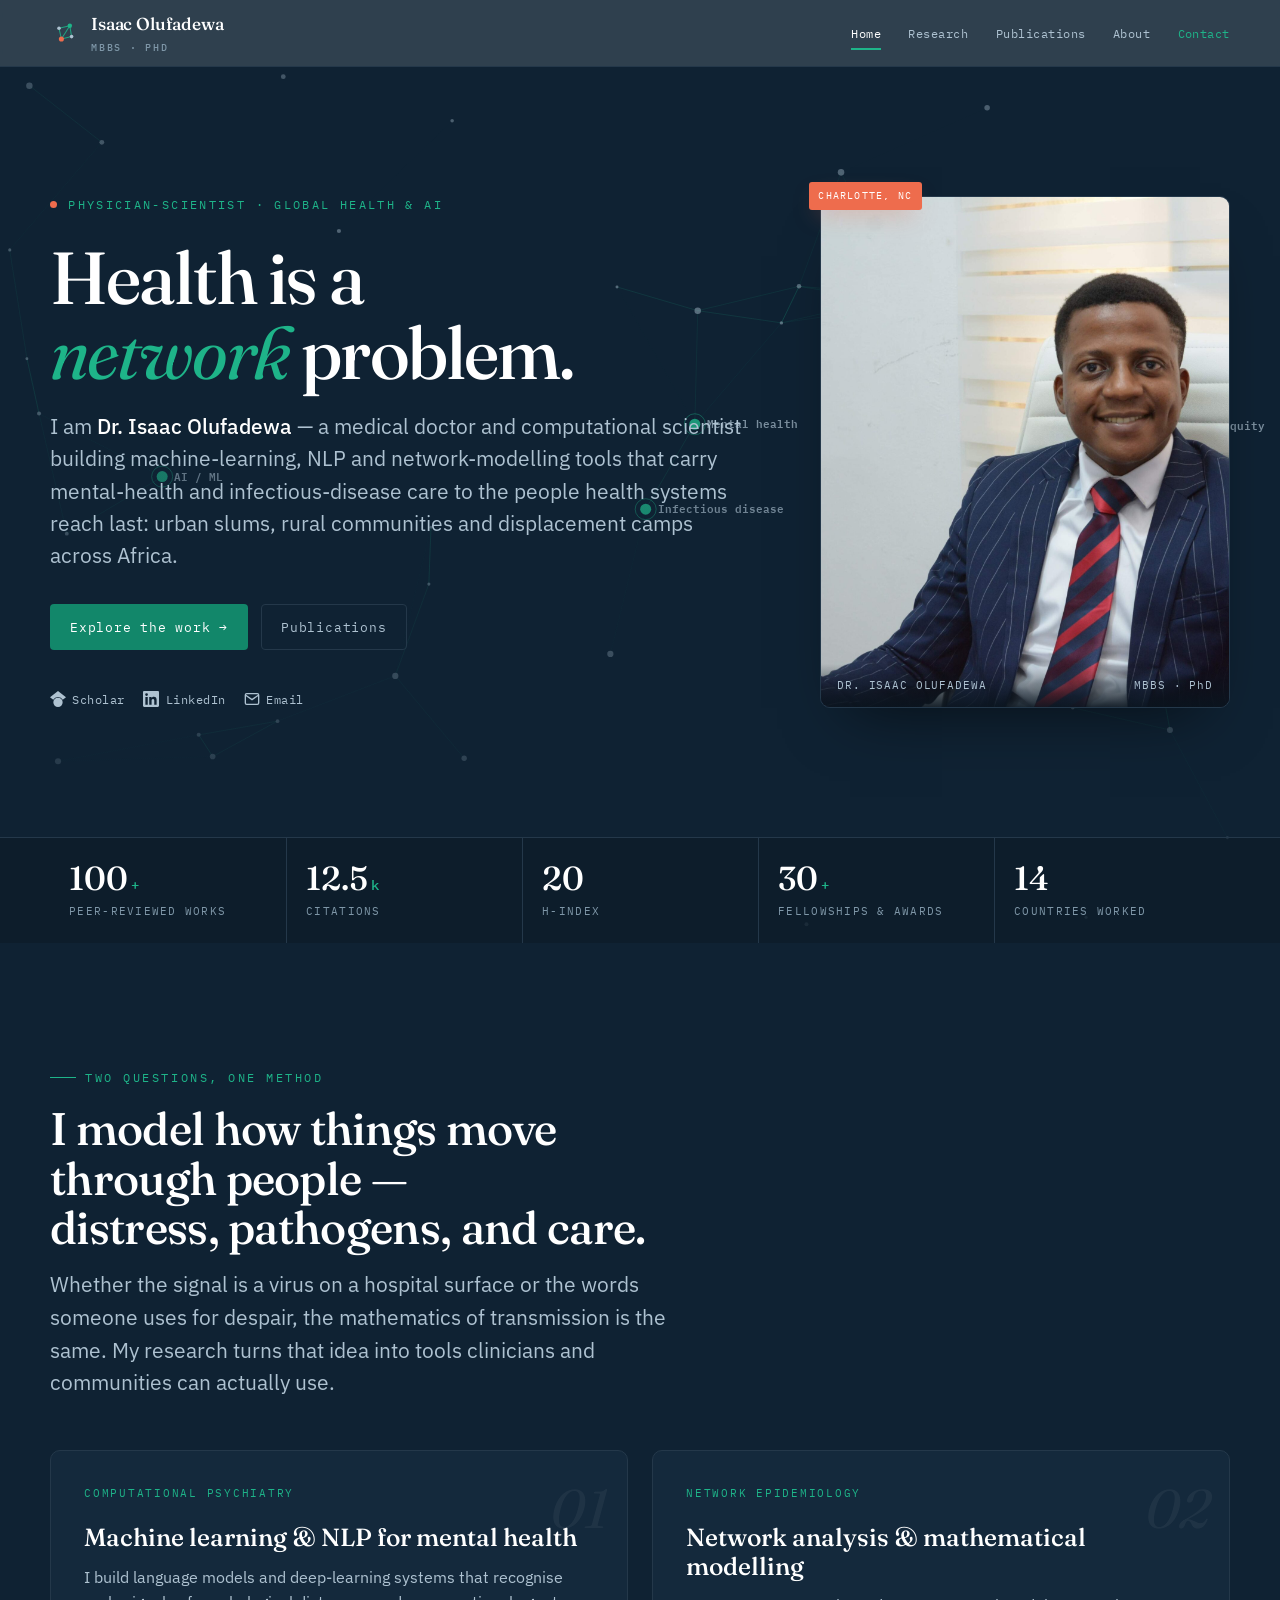
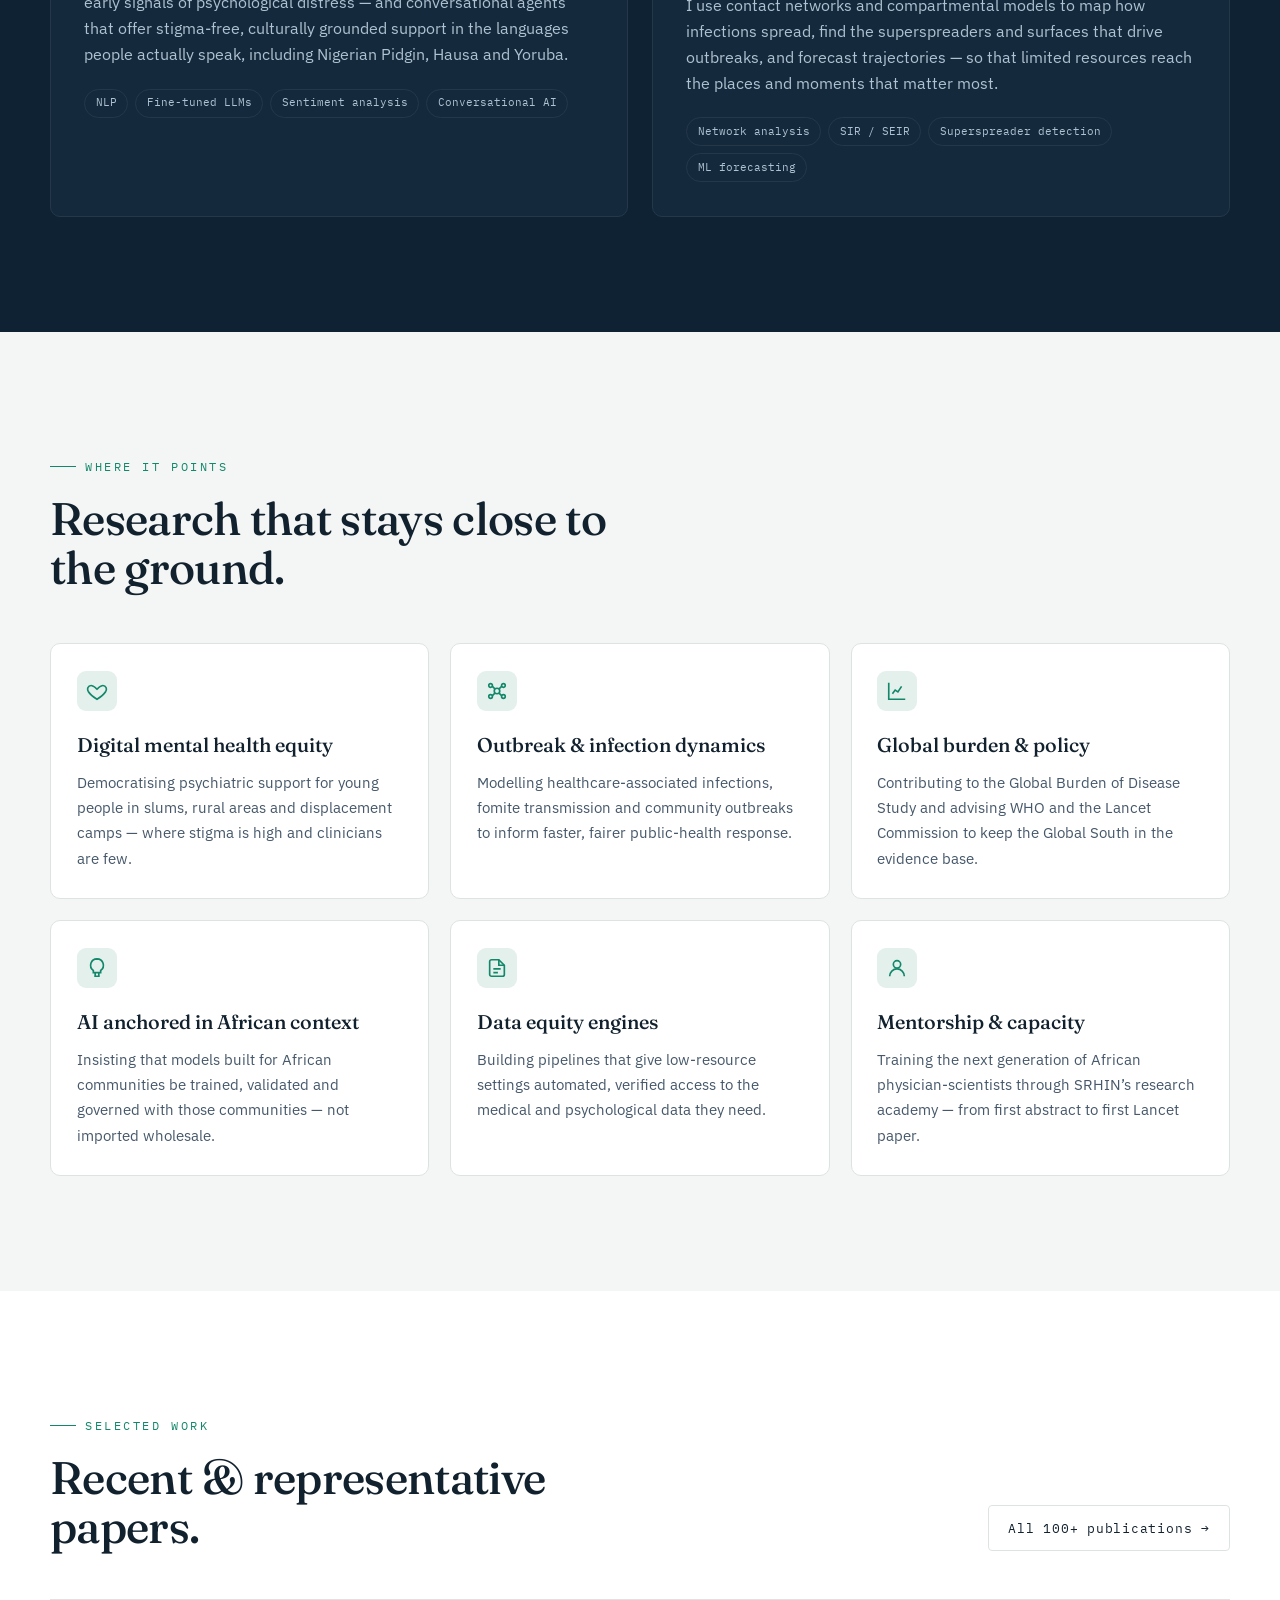
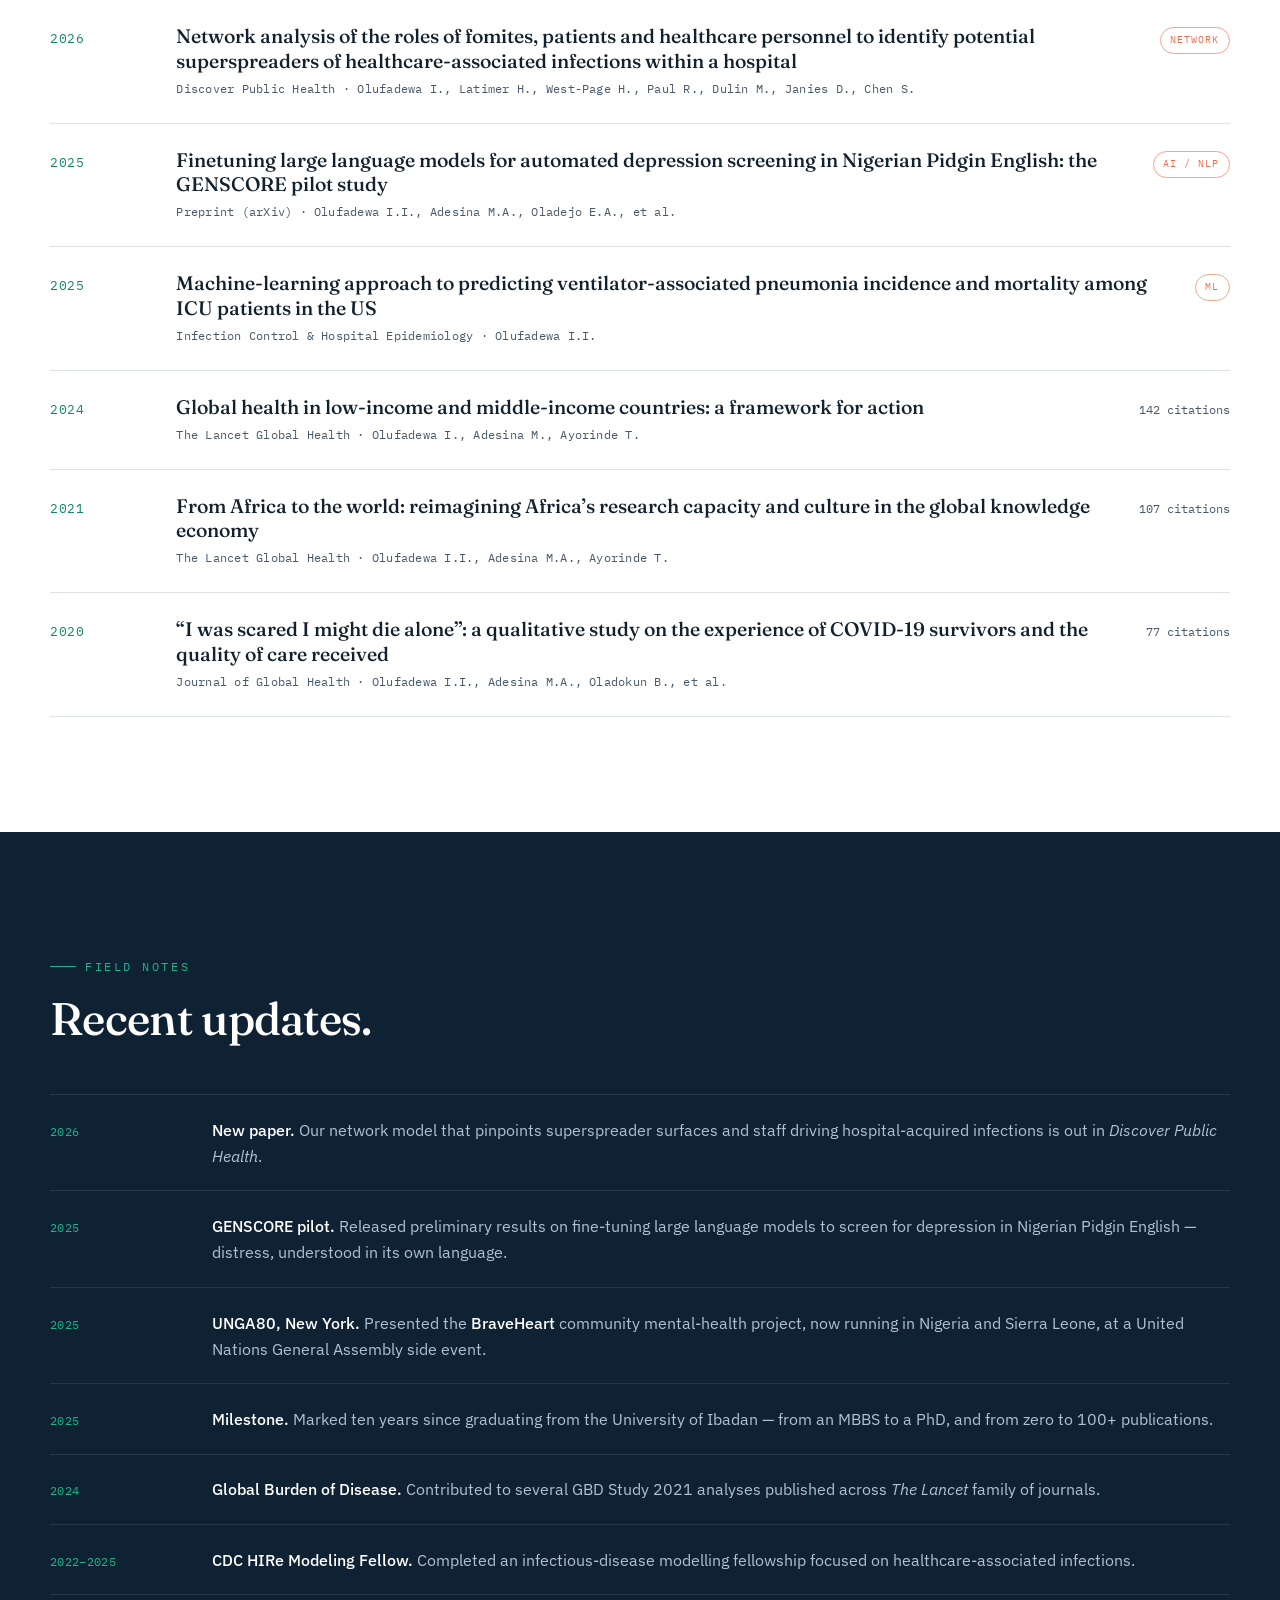
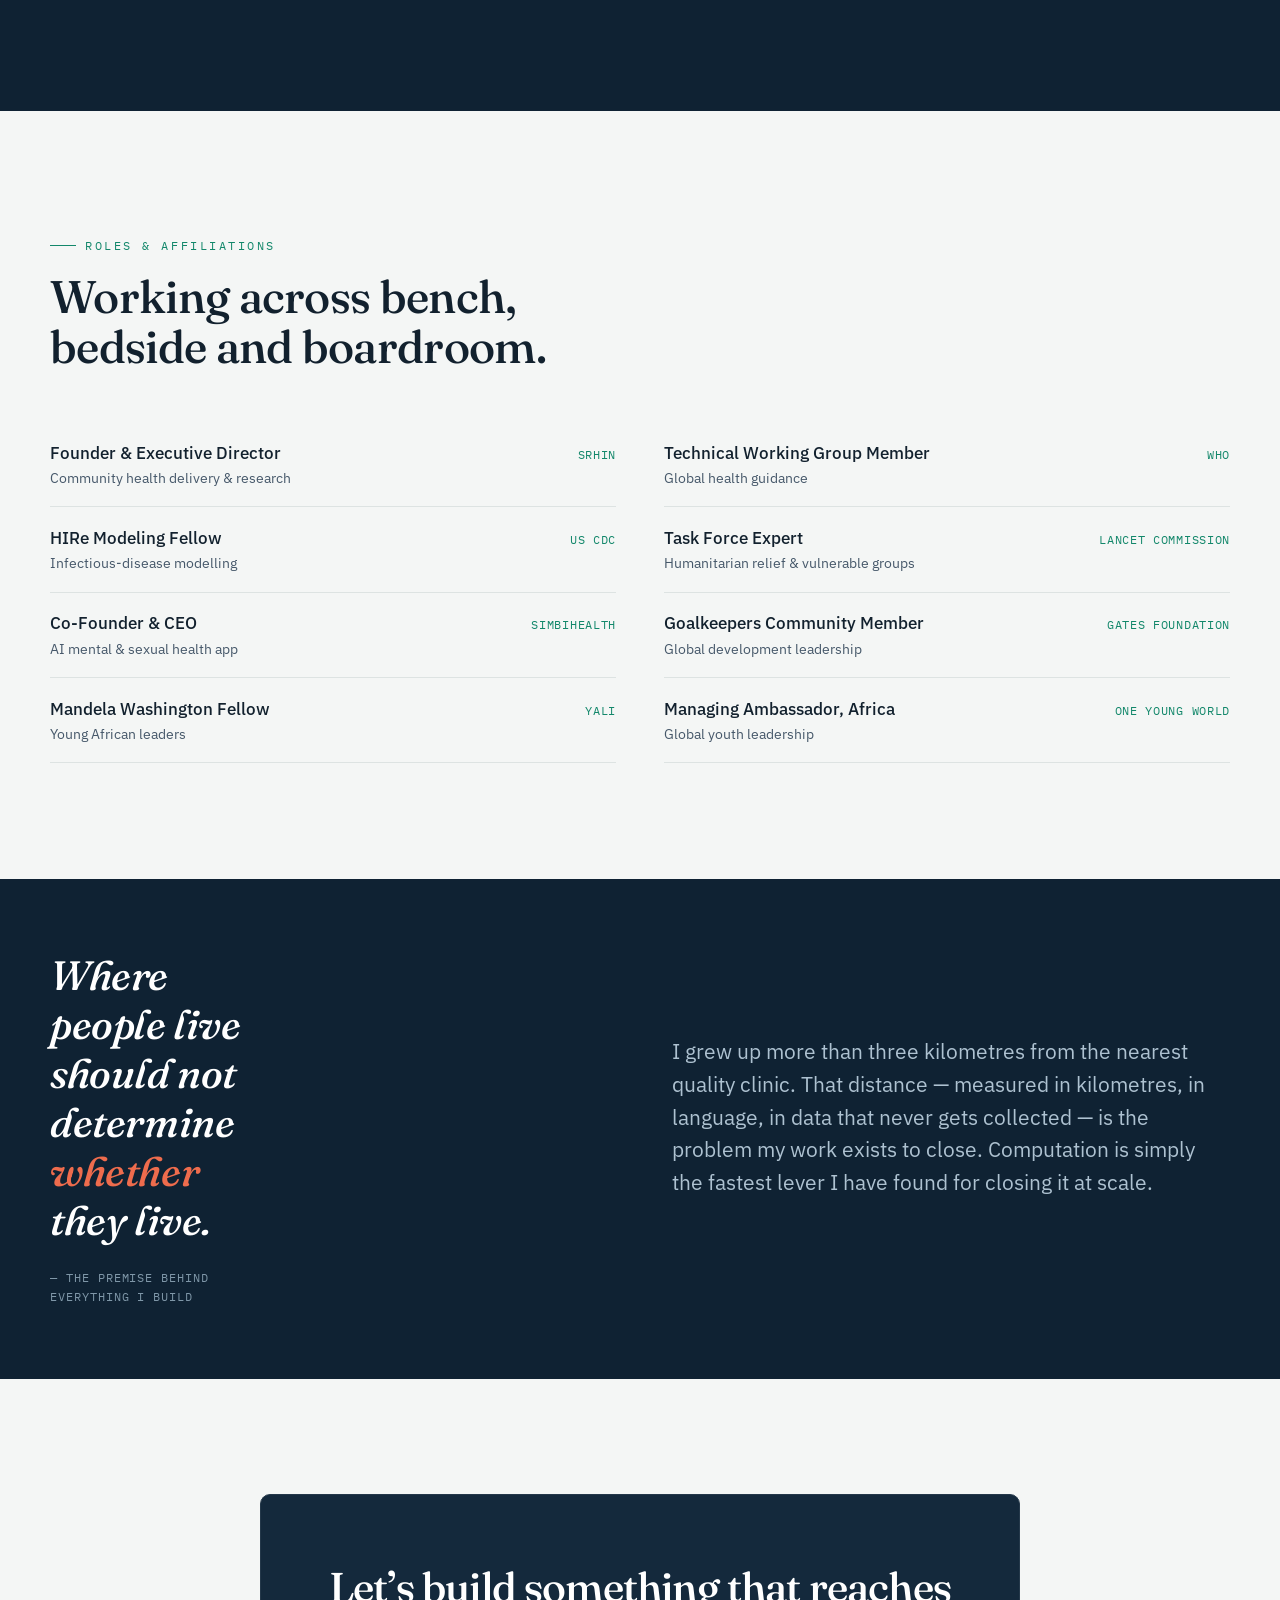
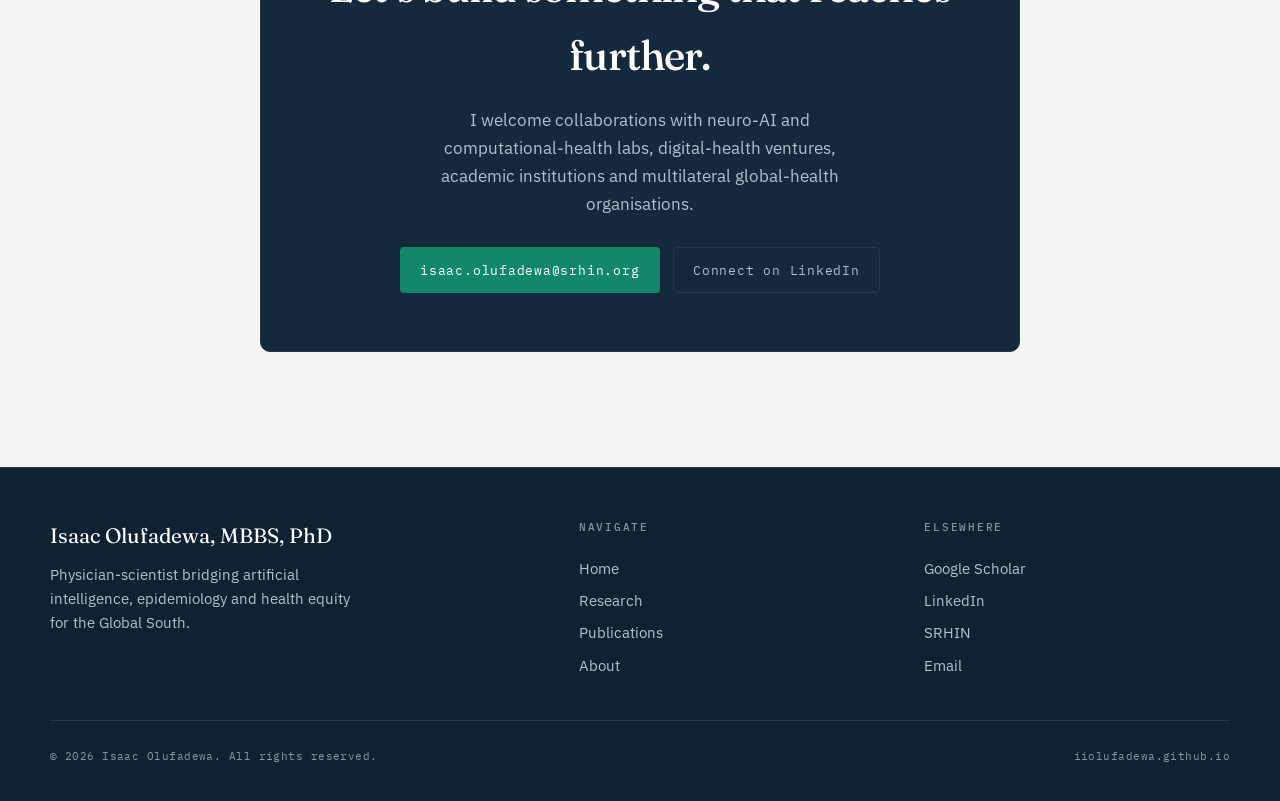
==== commit 3836cd50: "update site" ====
--- a/index.html
+++ b/index.html
@@ -171,20 +171,20 @@
     </div>
     <div class="work-list reveal">
       <article class="work-item">
+        <div class="work-year">2026</div>
+        <div class="work-main">
+          <h3>Network analysis of the roles of fomites, patients and healthcare personnel to identify potential superspreaders of healthcare-associated infections within a hospital</h3>
+          <div class="venue">Discover Public Health · Olufadewa I., Latimer H., West-Page H., Paul R., Dulin M., Janies D., Chen S.</div>
+        </div>
+        <div class="work-tag">Network</div>
+      </article>
+      <article class="work-item">
         <div class="work-year">2025</div>
         <div class="work-main">
           <h3>Finetuning large language models for automated depression screening in Nigerian Pidgin English: the GENSCORE pilot study</h3>
           <div class="venue">Preprint (arXiv) · Olufadewa I.I., Adesina M.A., Oladejo E.A., et al.</div>
         </div>
         <div class="work-tag">AI / NLP</div>
-      </article>
-      <article class="work-item">
-        <div class="work-year">2026</div>
-        <div class="work-main">
-          <h3>Network analysis of the roles of fomites, patients and healthcare personnel to identify potential superspreaders of healthcare-associated infections within a hospital</h3>
-          <div class="venue">Discover Public Health · Olufadewa I., Latimer H., West-Page H., Paul R., Dulin M., Janies D., Chen S.</div>
-        </div>
-        <div class="work-tag">Network</div>
       </article>
       <article class="work-item">
         <div class="work-year">2025</div>
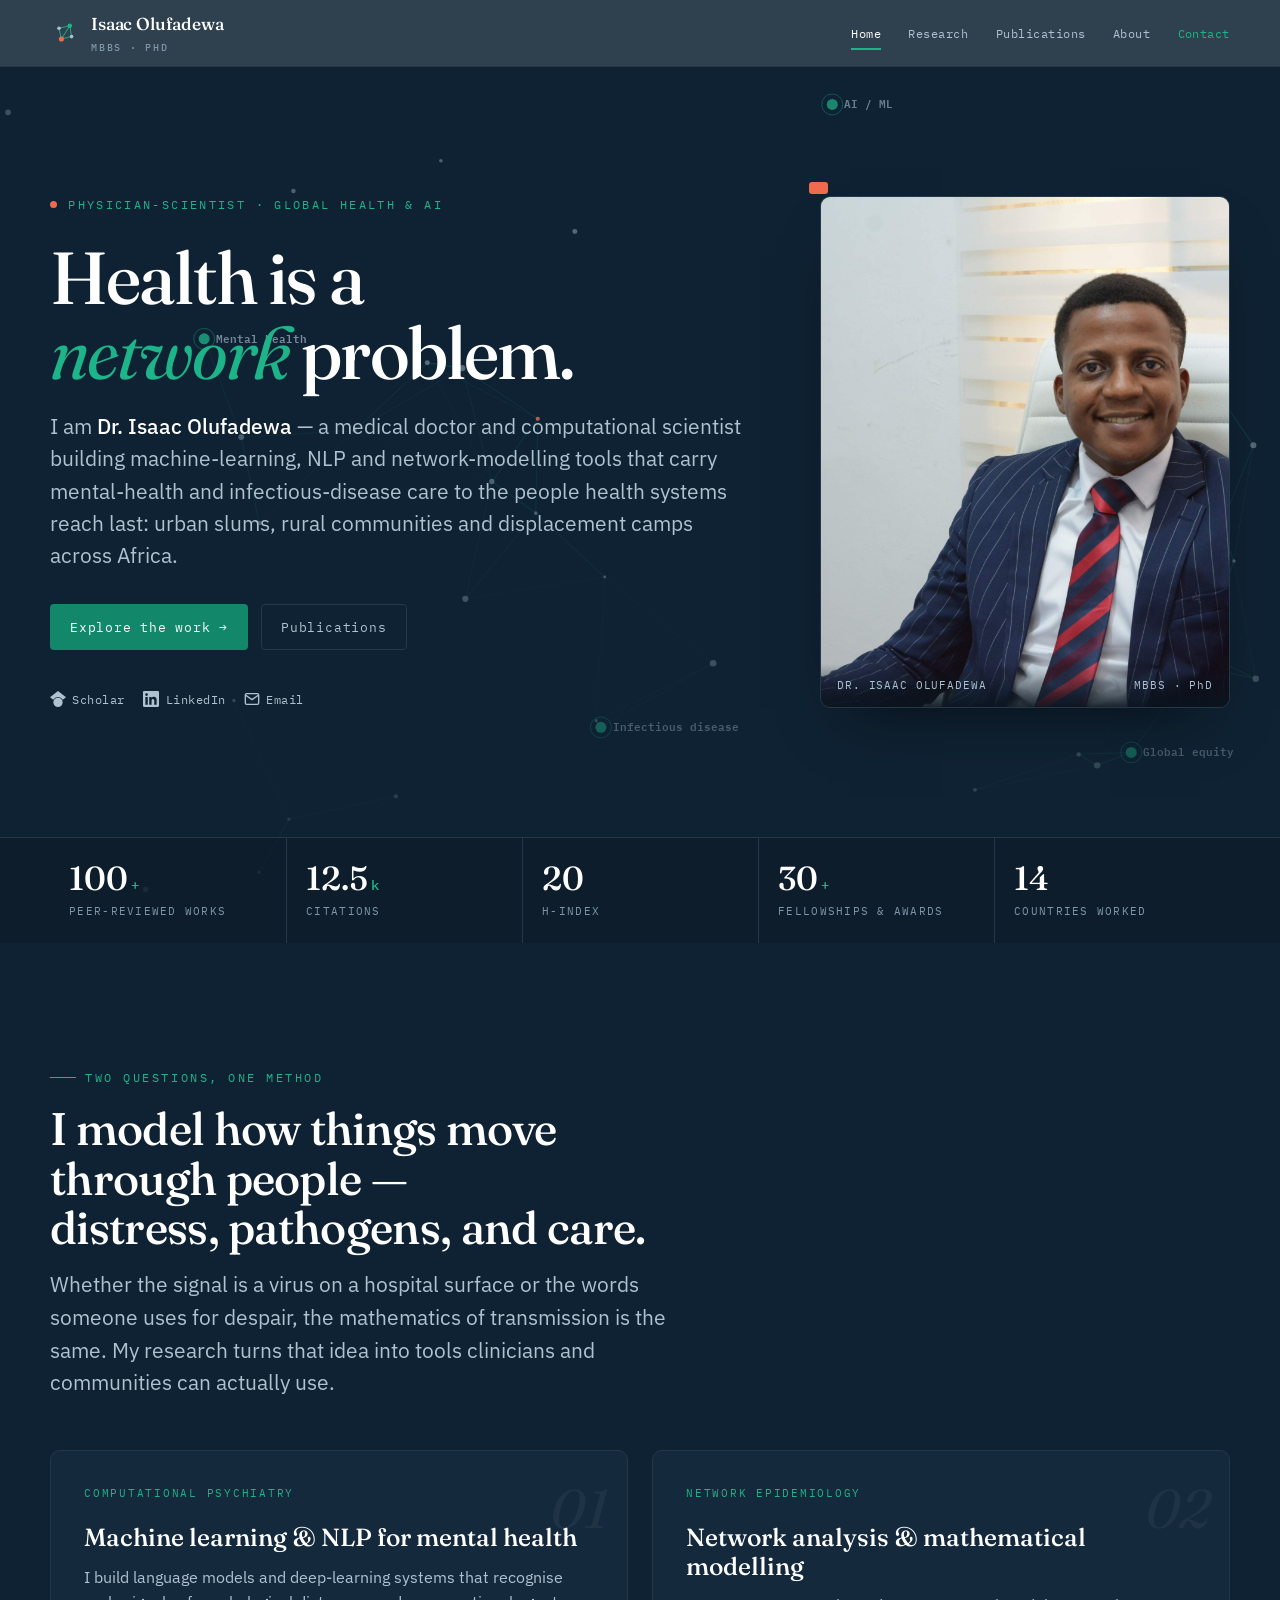
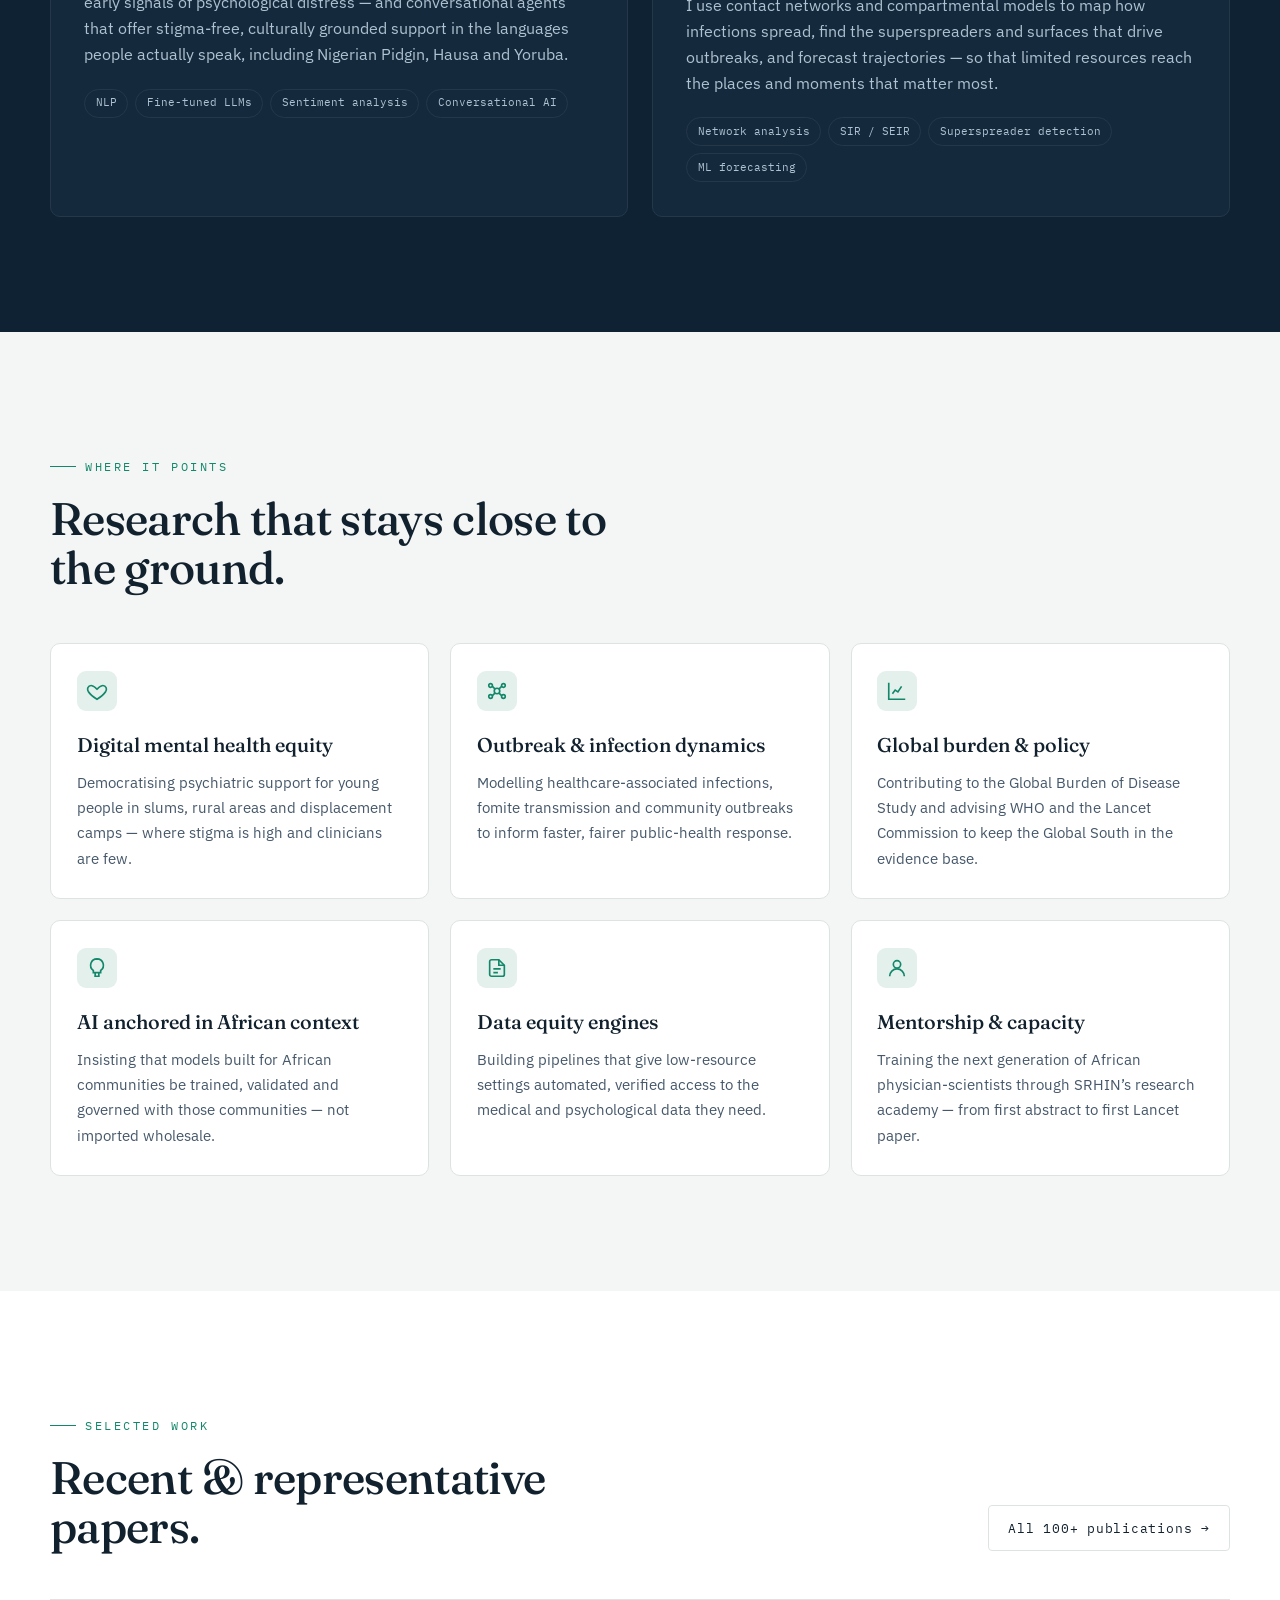
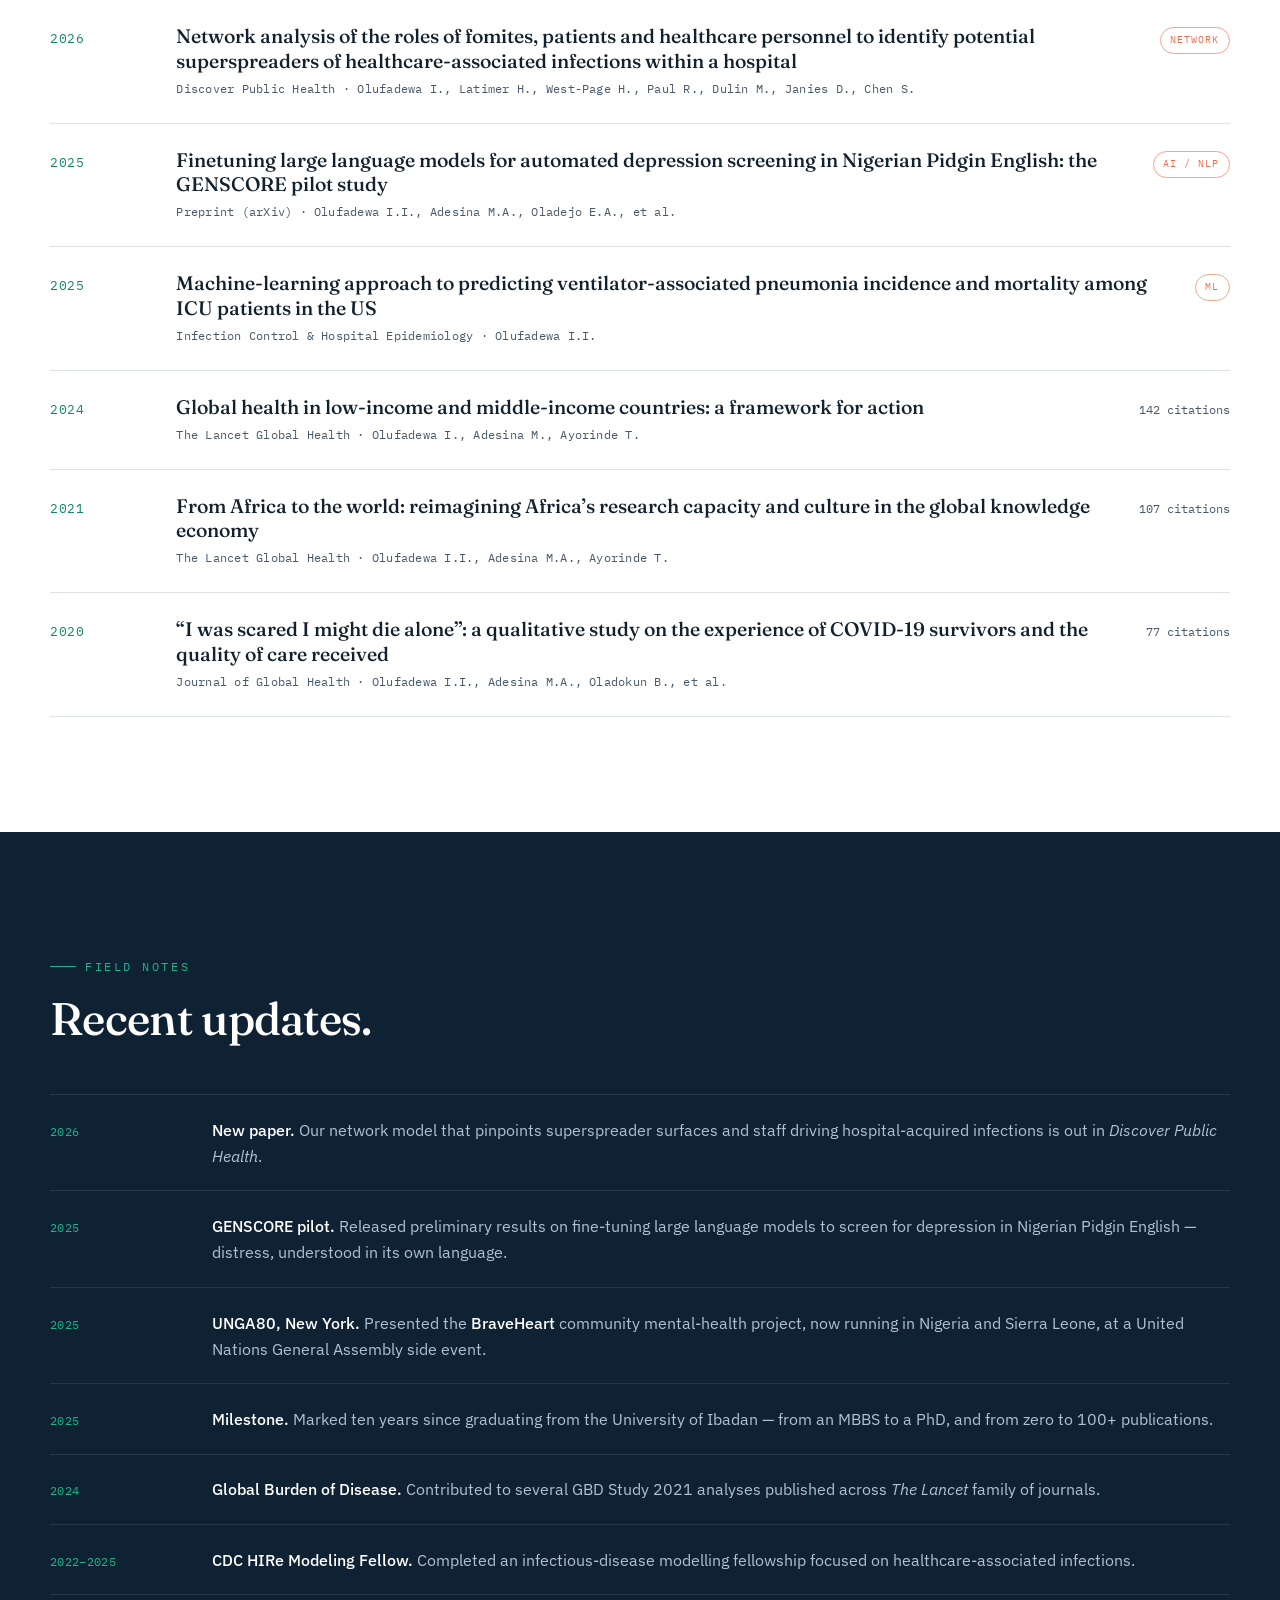
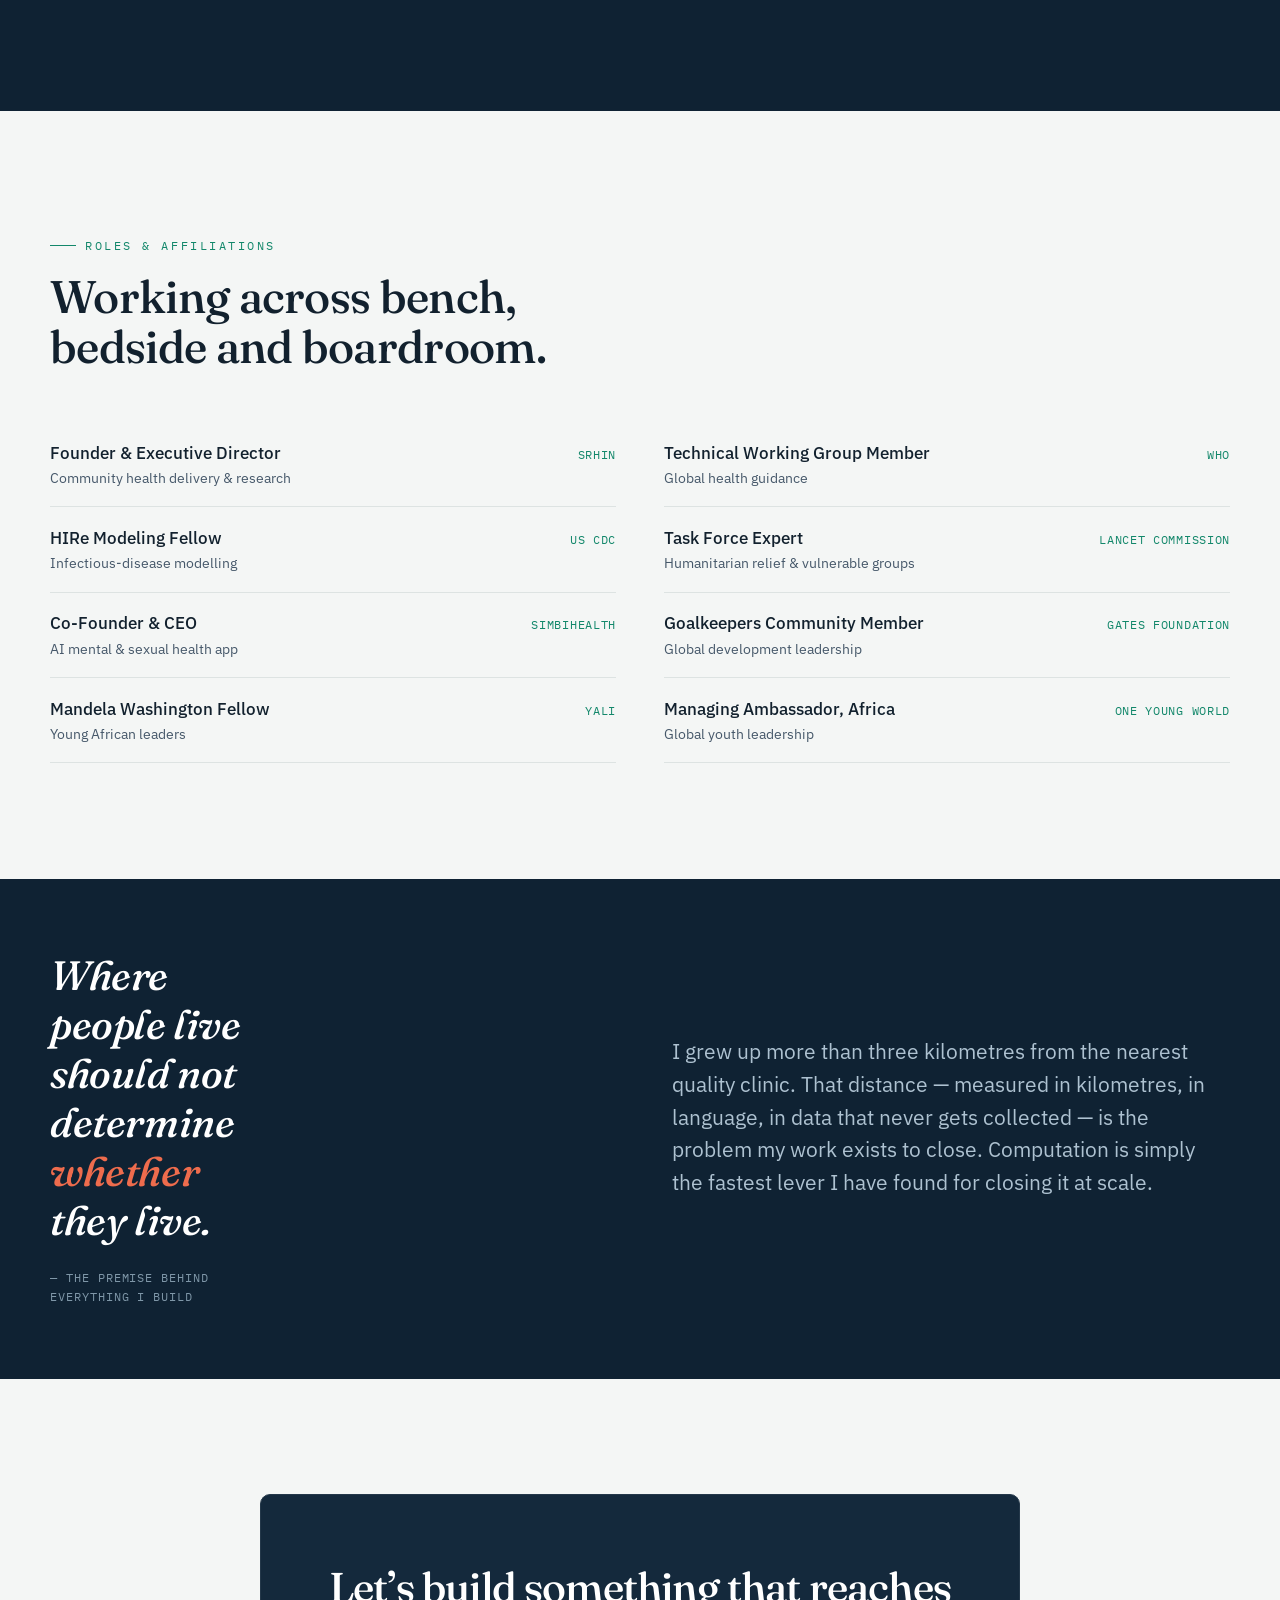
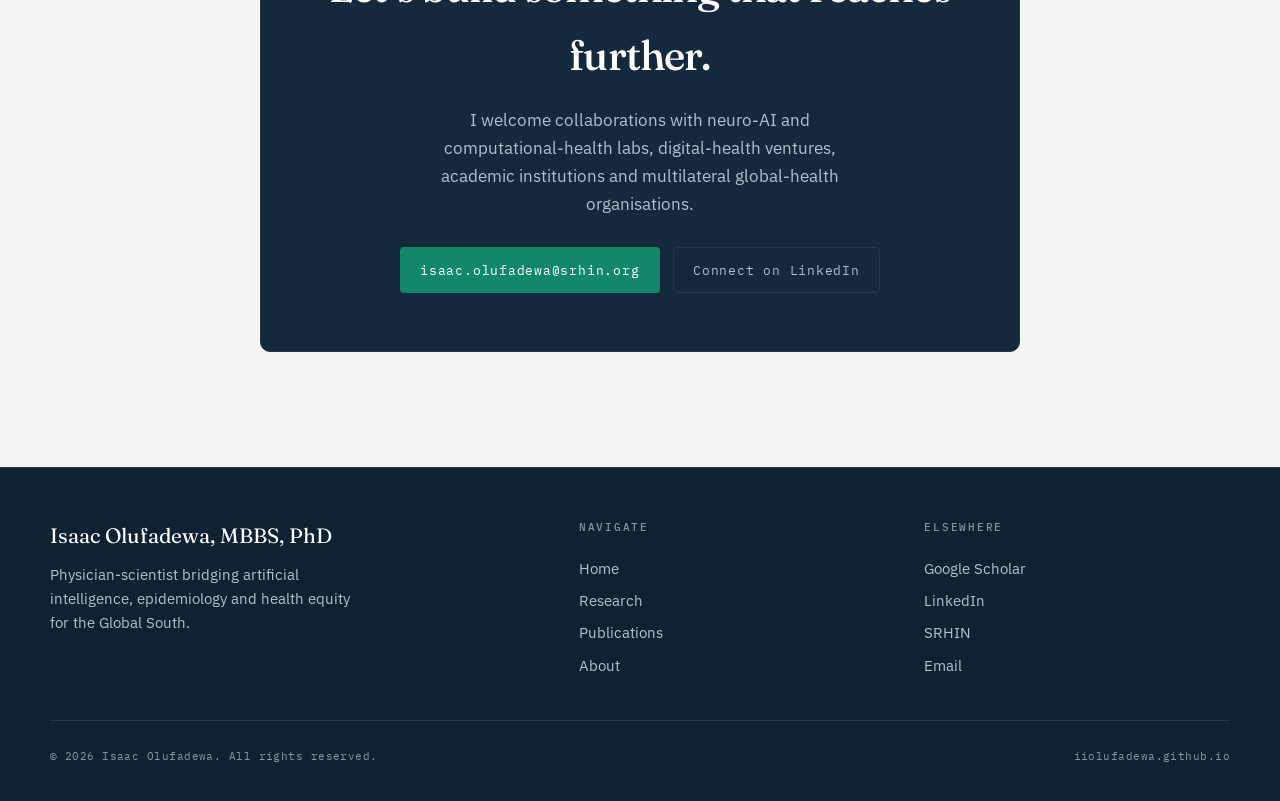
==== commit e85b261c: "update site" ====
--- a/index.html
+++ b/index.html
@@ -67,7 +67,7 @@
         </div>
       </div>
       <div class="hero-portrait">
-        <span class="portrait-tag">Charlotte, NC</span>
+        <span class="portrait-tag"></span>
         <div class="portrait-frame">
           <img src="assets/img/portrait-placeholder.jpg" alt="Portrait of Dr. Isaac Olufadewa">
           <div class="portrait-caption"><span>DR. ISAAC OLUFADEWA</span><span>MBBS · PhD</span></div>
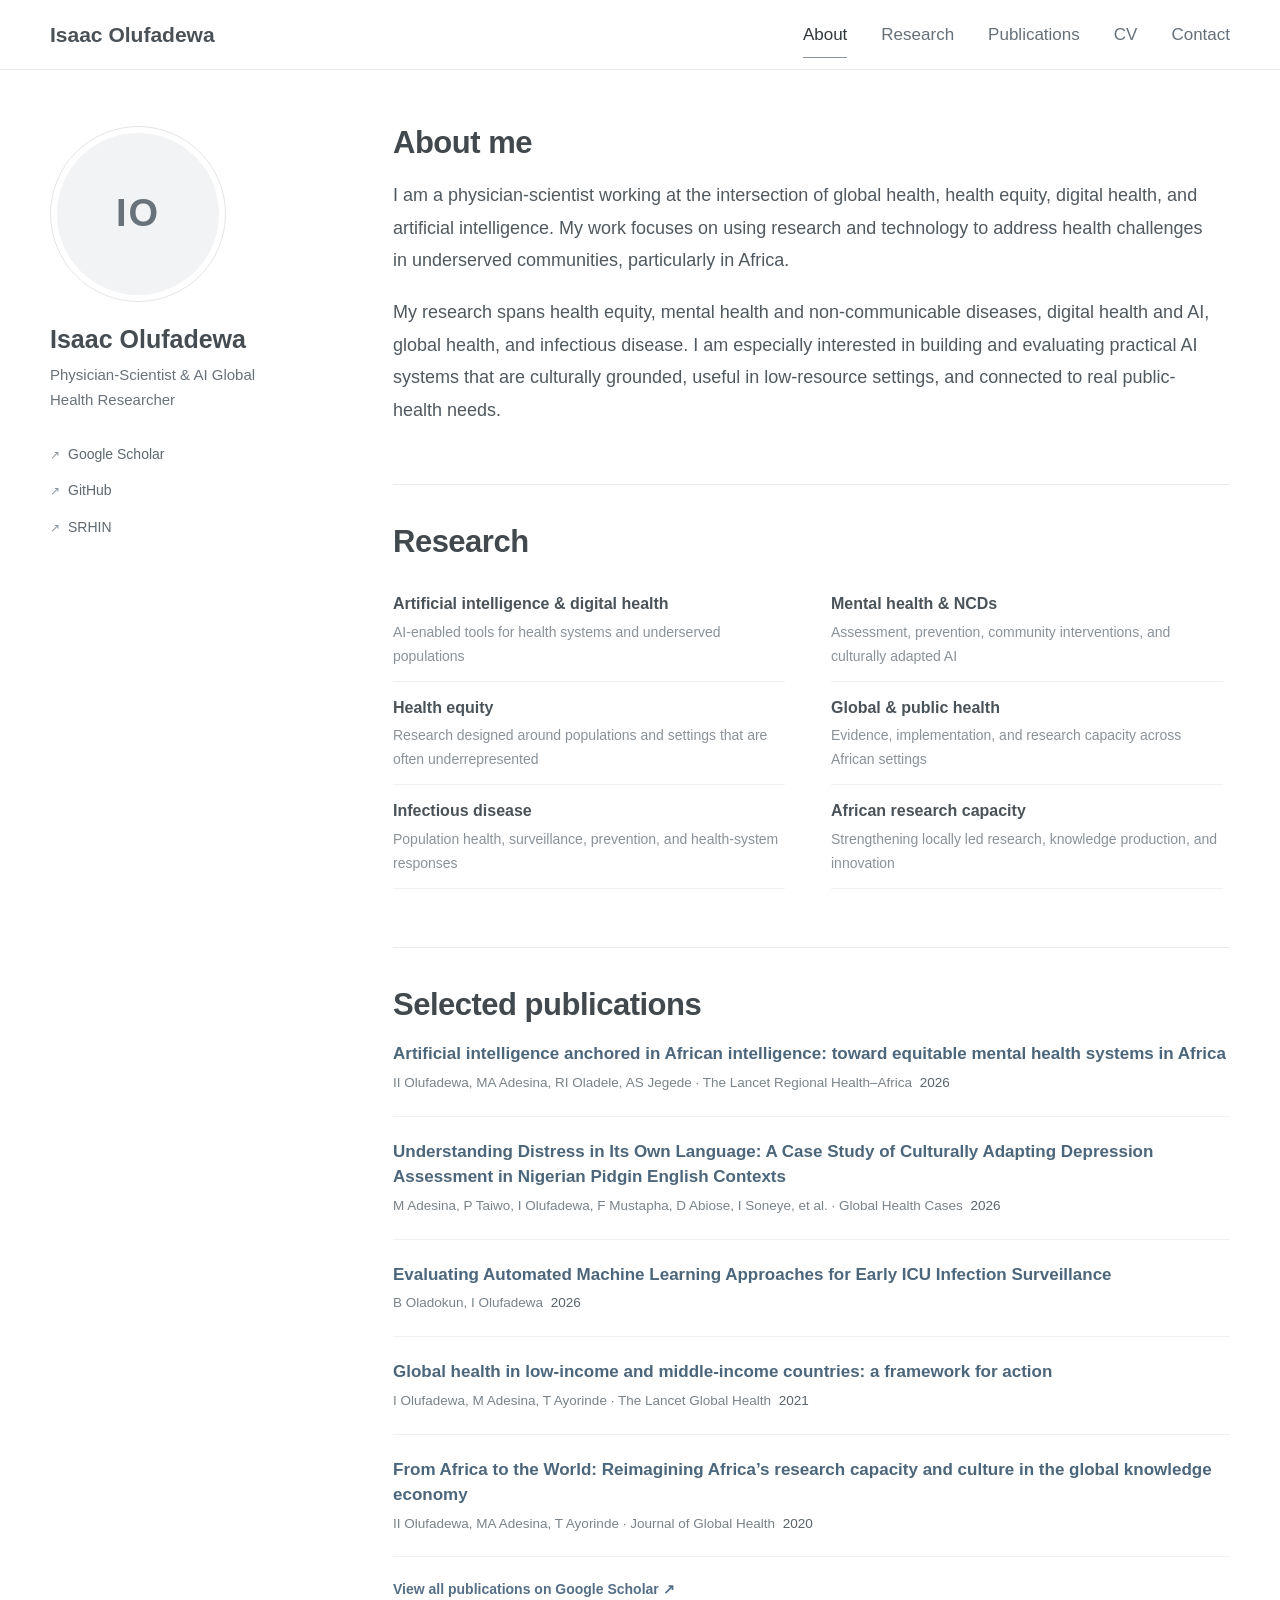
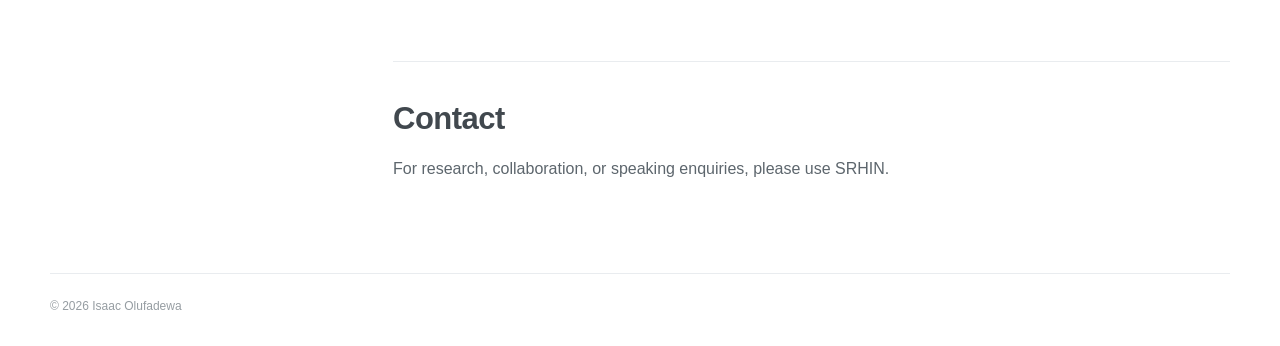
==== commit 7570559f: "update site" ====
--- a/index.html
+++ b/index.html
@@ -1,324 +1,621 @@
 <!DOCTYPE html>
 <html lang="en">
 <head>
-<meta charset="UTF-8">
-<meta name="viewport" content="width=device-width, initial-scale=1">
-<title>Isaac Olufadewa, MBBS, PhD — Physician-Scientist &amp; AI Global-Health Researcher</title>
-<meta name="description" content="Dr. Isaac Iyinoluwa Olufadewa is a physician-scientist working at the intersection of clinical medicine, machine learning and global health equity — building AI, NLP and network-modelling tools for mental health and infectious disease in the Global South.">
-<meta name="author" content="Isaac Olufadewa">
-<meta property="og:title" content="Isaac Olufadewa, MBBS, PhD">
-<meta property="og:description" content="Physician-scientist bridging AI, epidemiology and health equity for the Global South.">
-<meta property="og:type" content="website">
-<meta property="og:url" content="https://iiolufadewa.github.io/">
-<link rel="icon" type="image/svg+xml" href="assets/img/favicon.svg">
-<link rel="preconnect" href="https://fonts.googleapis.com">
-<link rel="preconnect" href="https://fonts.gstatic.com" crossorigin>
-<link href="https://fonts.googleapis.com/css2?family=Fraunces:ital,opsz,wght@0,9..144,400..600;1,9..144,400..500&family=IBM+Plex+Mono:wght@400;500;600&family=IBM+Plex+Sans:wght@400;500;600&display=swap" rel="stylesheet">
-<link rel="stylesheet" href="assets/css/style.css">
+  <meta charset="UTF-8">
+  <meta name="viewport" content="width=device-width, initial-scale=1.0">
+  <meta name="description" content="Isaac Olufadewa — Physician-Scientist & AI Global Health Researcher">
+  <meta name="author" content="Isaac Olufadewa">
+  <title>Isaac Olufadewa</title>
+
+  <style>
+    :root {
+      --ink: #3f464d;
+      --muted: #69727a;
+      --soft: #8a9299;
+      --line: #e9ecef;
+      --link: #566f86;
+      --max: 1180px;
+      --sidebar: 255px;
+    }
+
+    * { box-sizing: border-box; }
+
+    html { scroll-behavior: smooth; }
+
+    body {
+      margin: 0;
+      background: #fff;
+      color: var(--ink);
+      font-family: -apple-system, BlinkMacSystemFont, "Segoe UI", Roboto, Helvetica, Arial, sans-serif;
+      font-size: 16px;
+      line-height: 1.72;
+      -webkit-font-smoothing: antialiased;
+    }
+
+    a {
+      color: inherit;
+      text-decoration: none;
+    }
+
+    a:hover {
+      text-decoration: underline;
+      text-underline-offset: 3px;
+    }
+
+    .site-header {
+      height: 70px;
+      border-bottom: 1px solid var(--line);
+      display: flex;
+      align-items: center;
+    }
+
+    .header-inner {
+      width: min(100% - 42px, var(--max));
+      margin: 0 auto;
+      display: flex;
+      align-items: center;
+      justify-content: space-between;
+      gap: 30px;
+    }
+
+    .site-name {
+      font-size: 21px;
+      line-height: 1;
+      font-weight: 700;
+      color: #4a5157;
+      white-space: nowrap;
+    }
+
+    .site-nav {
+      display: flex;
+      align-items: center;
+      gap: 34px;
+      color: #667079;
+      font-size: 17px;
+    }
+
+    .site-nav a {
+      position: relative;
+      padding: 23px 0;
+    }
+
+    .site-nav a:hover {
+      text-decoration: none;
+      color: #30373d;
+    }
+
+    .site-nav a.active {
+      color: #30373d;
+    }
+
+    .site-nav a.active::after {
+      content: "";
+      position: absolute;
+      left: 0;
+      right: 0;
+      bottom: 14px;
+      height: 1px;
+      background: #8b949b;
+    }
+
+    .layout {
+      width: min(100% - 42px, var(--max));
+      margin: 0 auto;
+      display: grid;
+      grid-template-columns: var(--sidebar) minmax(0, 1fr);
+      gap: 88px;
+      padding: 54px 0 90px;
+    }
+
+    .sidebar {
+      padding-top: 2px;
+    }
+
+    .portrait-wrap {
+      width: 176px;
+      height: 176px;
+      border-radius: 50%;
+      border: 1px solid #e2e5e8;
+      padding: 6px;
+      margin-bottom: 22px;
+    }
+
+    .portrait {
+      width: 100%;
+      height: 100%;
+      border-radius: 50%;
+      object-fit: cover;
+      display: block;
+      background: #f1f3f4;
+    }
+
+    .monogram {
+      display: none;
+      width: 100%;
+      height: 100%;
+      border-radius: 50%;
+      align-items: center;
+      justify-content: center;
+      background: #f1f3f4;
+      color: #68727a;
+      font-size: 38px;
+      font-weight: 600;
+      letter-spacing: 2px;
+    }
+
+    .sidebar h1 {
+      margin: 0 0 8px;
+      font-size: 25px;
+      line-height: 1.25;
+      font-weight: 700;
+      color: #454c52;
+    }
+
+    .role {
+      margin: 0;
+      max-width: 230px;
+      color: var(--muted);
+      font-size: 15px;
+      line-height: 1.62;
+    }
+
+    .sidebar-links {
+      list-style: none;
+      padding: 0;
+      margin: 28px 0 0;
+    }
+
+    .sidebar-links li {
+      margin: 0 0 9px;
+    }
+
+    .sidebar-links a {
+      color: #5e6870;
+      font-size: 14px;
+    }
+
+    .sidebar-links a::before {
+      content: "↗";
+      display: inline-block;
+      margin-right: 8px;
+      color: #8b949b;
+      font-size: 12px;
+    }
+
+    main {
+      min-width: 0;
+    }
+
+    section {
+      scroll-margin-top: 92px;
+    }
+
+    section + section {
+      margin-top: 58px;
+      padding-top: 38px;
+      border-top: 1px solid var(--line);
+    }
+
+    .section-label {
+      margin: 0 0 18px;
+      font-size: 31px;
+      line-height: 1.2;
+      font-weight: 700;
+      color: #41484e;
+      letter-spacing: -0.5px;
+    }
+
+    .intro {
+      max-width: 820px;
+      font-size: 18px;
+      line-height: 1.8;
+      color: #505960;
+      margin: 0 0 20px;
+    }
+
+    .intro:last-child {
+      margin-bottom: 0;
+    }
+
+    .research-list {
+      display: grid;
+      grid-template-columns: repeat(2, minmax(0, 1fr));
+      gap: 0 46px;
+      max-width: 830px;
+      margin-top: 10px;
+    }
+
+    .research-item {
+      padding: 12px 0 13px;
+      border-bottom: 1px solid #f0f1f2;
+    }
+
+    .research-item strong {
+      display: block;
+      font-size: 16px;
+      color: #4a535a;
+      font-weight: 600;
+    }
+
+    .research-item span {
+      display: block;
+      margin-top: 2px;
+      font-size: 14px;
+      color: var(--soft);
+    }
+
+    .pub-list {
+      list-style: none;
+      margin: 0;
+      padding: 0;
+      max-width: 900px;
+    }
+
+    .pub {
+      padding: 0 0 22px;
+      margin: 0 0 22px;
+      border-bottom: 1px solid #f0f1f2;
+    }
+
+    .pub:last-child {
+      margin-bottom: 0;
+    }
+
+    .pub-title {
+      display: block;
+      color: #4c667b;
+      font-size: 17px;
+      line-height: 1.5;
+      font-weight: 600;
+    }
+
+    .pub-title:hover {
+      color: #354b5c;
+    }
+
+    .pub-meta {
+      margin-top: 6px;
+      color: #7a838a;
+      font-size: 13.5px;
+      line-height: 1.55;
+    }
+
+    .pub-meta .year {
+      color: #59636b;
+      margin-left: 4px;
+    }
+
+    .more-link {
+      display: inline-block;
+      margin-top: 20px;
+      color: var(--link);
+      font-size: 14px;
+      font-weight: 600;
+    }
+
+    .contact-line {
+      margin: 0;
+      color: #5d666d;
+      font-size: 16px;
+    }
+
+    .footer {
+      border-top: 1px solid var(--line);
+      width: min(100% - 42px, var(--max));
+      margin: 0 auto;
+      padding: 22px 0 30px;
+      color: #969da2;
+      font-size: 12px;
+    }
+
+    @media (max-width: 900px) {
+      .layout {
+        grid-template-columns: 210px minmax(0, 1fr);
+        gap: 52px;
+      }
+
+      .site-nav {
+        gap: 22px;
+        font-size: 15px;
+      }
+
+      .portrait-wrap {
+        width: 150px;
+        height: 150px;
+      }
+
+      .section-label {
+        font-size: 28px;
+      }
+
+      .intro {
+        font-size: 17px;
+      }
+    }
+
+    @media (max-width: 700px) {
+      .site-header {
+        height: auto;
+        min-height: 66px;
+      }
+
+      .header-inner {
+        width: min(100% - 30px, var(--max));
+        padding: 14px 0;
+        align-items: flex-start;
+        flex-direction: column;
+        gap: 9px;
+      }
+
+      .site-nav {
+        width: 100%;
+        gap: 19px;
+        flex-wrap: wrap;
+        font-size: 14px;
+      }
+
+      .site-nav a {
+        padding: 0;
+      }
+
+      .site-nav a.active::after {
+        display: none;
+      }
+
+      .layout {
+        width: min(100% - 30px, var(--max));
+        display: block;
+        padding: 38px 0 65px;
+      }
+
+      .sidebar {
+        display: grid;
+        grid-template-columns: 104px 1fr;
+        column-gap: 20px;
+        align-items: center;
+        padding-bottom: 34px;
+        margin-bottom: 38px;
+        border-bottom: 1px solid var(--line);
+      }
+
+      .portrait-wrap {
+        width: 104px;
+        height: 104px;
+        grid-row: span 2;
+        margin: 0;
+      }
+
+      .sidebar h1 {
+        font-size: 23px;
+      }
+
+      .role {
+        font-size: 14px;
+        line-height: 1.55;
+      }
+
+      .sidebar-links {
+        grid-column: 1 / -1;
+        display: flex;
+        flex-wrap: wrap;
+        gap: 7px 18px;
+        margin-top: 20px;
+      }
+
+      .sidebar-links li {
+        margin: 0;
+      }
+
+      .sidebar-links a {
+        font-size: 13px;
+      }
+
+      .research-list {
+        grid-template-columns: 1fr;
+      }
+
+      .section-label {
+        font-size: 27px;
+      }
+
+      .intro {
+        font-size: 16px;
+        line-height: 1.75;
+      }
+    }
+  </style>
 </head>
+
 <body>
-
-<!-- ================= HEADER ================= -->
-<header class="site-header">
-  <div class="wrap nav">
-    <a class="brand" href="index.html" aria-label="Isaac Olufadewa — home">
-      <svg class="glyph" viewBox="0 0 100 100" aria-hidden="true">
-        <g stroke="#1eb489" stroke-width="3.4" opacity="0.85">
-          <line x1="30" y1="34" x2="66" y2="26"/><line x1="30" y1="34" x2="38" y2="70"/>
-          <line x1="66" y1="26" x2="72" y2="62"/><line x1="38" y1="70" x2="72" y2="62"/>
-          <line x1="66" y1="26" x2="38" y2="70"/>
-        </g>
-        <circle cx="66" cy="26" r="7.5" fill="#1eb489"/><circle cx="30" cy="34" r="6" fill="#aec2d1"/>
-        <circle cx="72" cy="62" r="6" fill="#aec2d1"/><circle cx="38" cy="70" r="8.5" fill="#ee6c4d"/>
-      </svg>
-      <span>Isaac Olufadewa<small>MBBS · PhD</small></span>
-    </a>
-    <nav class="nav-links" aria-label="Primary">
-      <a href="index.html" class="is-active">Home</a>
-      <a href="research.html">Research</a>
-      <a href="publications.html">Publications</a>
-      <a href="about.html">About</a>
-      <a href="#contact" class="nav-cta">Contact</a>
-    </nav>
-    <button class="nav-toggle" aria-label="Menu" aria-expanded="false"><span></span><span></span><span></span></button>
+  <header class="site-header">
+    <div class="header-inner">
+      <a class="site-name" href="#about">Isaac Olufadewa</a>
+
+      <nav class="site-nav" aria-label="Primary navigation">
+        <a class="active" href="#about">About</a>
+        <a href="#research">Research</a>
+        <a href="#publications">Publications</a>
+        <a href="cv.pdf">CV</a>
+        <a href="#contact">Contact</a>
+      </nav>
+    </div>
+  </header>
+
+  <div class="layout">
+    <aside class="sidebar">
+      <div class="portrait-wrap">
+        <img
+          class="portrait"
+          src="assets/isaac.jpg"
+          alt="Isaac Olufadewa"
+          onerror="this.style.display='none'; document.querySelector('.monogram').style.display='flex';"
+        >
+        <div class="monogram" aria-hidden="true">IO</div>
+      </div>
+
+      <div>
+        <h1>Isaac Olufadewa</h1>
+        <p class="role">
+          Physician-Scientist &amp; AI Global Health Researcher
+        </p>
+      </div>
+
+      <ul class="sidebar-links">
+        <li><a href="https://scholar.google.com/citations?user=htUWujUAAAAJ&amp;hl=en" target="_blank" rel="noopener">Google Scholar</a></li>
+        <li><a href="https://github.com/iiolufadewa" target="_blank" rel="noopener">GitHub</a></li>
+        <li><a href="https://srhin.org" target="_blank" rel="noopener">SRHIN</a></li>
+      </ul>
+    </aside>
+
+    <main>
+      <section id="about">
+        <h2 class="section-label">About me</h2>
+
+        <p class="intro">
+          I am a physician-scientist working at the intersection of global health,
+          health equity, digital health, and artificial intelligence. My work focuses
+          on using research and technology to address health challenges in underserved
+          communities, particularly in Africa.
+        </p>
+
+        <p class="intro">
+          My research spans health equity, mental health and non-communicable diseases,
+          digital health and AI, global health, and infectious disease. I am especially
+          interested in building and evaluating practical AI systems that are culturally
+          grounded, useful in low-resource settings, and connected to real public-health
+          needs.
+        </p>
+      </section>
+
+      <section id="research">
+        <h2 class="section-label">Research</h2>
+
+        <div class="research-list">
+          <div class="research-item">
+            <strong>Artificial intelligence &amp; digital health</strong>
+            <span>AI-enabled tools for health systems and underserved populations</span>
+          </div>
+
+          <div class="research-item">
+            <strong>Mental health &amp; NCDs</strong>
+            <span>Assessment, prevention, community interventions, and culturally adapted AI</span>
+          </div>
+
+          <div class="research-item">
+            <strong>Health equity</strong>
+            <span>Research designed around populations and settings that are often underrepresented</span>
+          </div>
+
+          <div class="research-item">
+            <strong>Global &amp; public health</strong>
+            <span>Evidence, implementation, and research capacity across African settings</span>
+          </div>
+
+          <div class="research-item">
+            <strong>Infectious disease</strong>
+            <span>Population health, surveillance, prevention, and health-system responses</span>
+          </div>
+
+          <div class="research-item">
+            <strong>African research capacity</strong>
+            <span>Strengthening locally led research, knowledge production, and innovation</span>
+          </div>
+        </div>
+      </section>
+
+      <section id="publications">
+        <h2 class="section-label">Selected publications</h2>
+
+        <ol class="pub-list">
+          <li class="pub">
+            <a class="pub-title" href="https://scholar.google.com/citations?view_op=view_citation&amp;hl=en&amp;user=htUWujUAAAAJ&amp;cstart=20&amp;pagesize=80&amp;citation_for_view=htUWujUAAAAJ:wbdj-CoPYUoC" target="_blank" rel="noopener">
+              Artificial intelligence anchored in African intelligence: toward equitable mental health systems in Africa
+            </a>
+            <div class="pub-meta">
+              II Olufadewa, MA Adesina, RI Oladele, AS Jegede · The Lancet Regional Health–Africa
+              <span class="year">2026</span>
+            </div>
+          </li>
+
+          <li class="pub">
+            <a class="pub-title" href="https://scholar.google.com/citations?view_op=view_citation&amp;hl=en&amp;user=htUWujUAAAAJ&amp;cstart=20&amp;pagesize=80&amp;citation_for_view=htUWujUAAAAJ:Fu2w8maKXqMC" target="_blank" rel="noopener">
+              Understanding Distress in Its Own Language: A Case Study of Culturally Adapting Depression Assessment in Nigerian Pidgin English Contexts
+            </a>
+            <div class="pub-meta">
+              M Adesina, P Taiwo, I Olufadewa, F Mustapha, D Abiose, I Soneye, et al. · Global Health Cases
+              <span class="year">2026</span>
+            </div>
+          </li>
+
+          <li class="pub">
+            <a class="pub-title" href="https://scholar.google.com/citations?view_op=view_citation&amp;hl=en&amp;user=htUWujUAAAAJ&amp;cstart=20&amp;pagesize=80&amp;citation_for_view=htUWujUAAAAJ:hkOj_22Ku90C" target="_blank" rel="noopener">
+              Evaluating Automated Machine Learning Approaches for Early ICU Infection Surveillance
+            </a>
+            <div class="pub-meta">
+              B Oladokun, I Olufadewa
+              <span class="year">2026</span>
+            </div>
+          </li>
+
+          <li class="pub">
+            <a class="pub-title" href="https://scholar.google.com/citations?view_op=view_citation&amp;hl=en&amp;user=htUWujUAAAAJ&amp;citation_for_view=htUWujUAAAAJ:0EnyYjriUFMC" target="_blank" rel="noopener">
+              Global health in low-income and middle-income countries: a framework for action
+            </a>
+            <div class="pub-meta">
+              I Olufadewa, M Adesina, T Ayorinde · The Lancet Global Health
+              <span class="year">2021</span>
+            </div>
+          </li>
+
+          <li class="pub">
+            <a class="pub-title" href="https://scholar.google.com/citations?view_op=view_citation&amp;hl=en&amp;user=htUWujUAAAAJ&amp;citation_for_view=htUWujUAAAAJ:u-x6o8ySG0sC" target="_blank" rel="noopener">
+              From Africa to the World: Reimagining Africa’s research capacity and culture in the global knowledge economy
+            </a>
+            <div class="pub-meta">
+              II Olufadewa, MA Adesina, T Ayorinde · Journal of Global Health
+              <span class="year">2020</span>
+            </div>
+          </li>
+        </ol>
+
+        <a class="more-link" href="https://scholar.google.com/citations?user=htUWujUAAAAJ&amp;hl=en" target="_blank" rel="noopener">
+          View all publications on Google Scholar ↗
+        </a>
+      </section>
+
+      <section id="contact">
+        <h2 class="section-label">Contact</h2>
+        <p class="contact-line">
+          For research, collaboration, or speaking enquiries, please use
+          <a href="https://srhin.org" target="_blank" rel="noopener">SRHIN</a>.
+        </p>
+      </section>
+    </main>
   </div>
-</header>
-
-<!-- ================= HERO ================= -->
-<section class="hero">
-  <div class="hero-net" aria-hidden="true"><canvas id="hero-canvas"></canvas></div>
-  <div class="wrap hero-inner">
-    <div class="hero-grid">
-      <div class="hero-copy">
-        <p class="hero-kicker"><span class="dot"></span> Physician-scientist · Global health &amp; AI</p>
-        <h1>Health is a<br><em>network</em> problem.</h1>
-        <p class="hero-sub">I am <strong>Dr. Isaac Olufadewa</strong> — a medical doctor and computational scientist building machine-learning, NLP and network-modelling tools that carry mental-health and infectious-disease care to the people health systems reach last: urban slums, rural communities and displacement camps across Africa.</p>
-        <div class="hero-actions">
-          <a class="btn btn--solid" href="research.html">Explore the work <span class="arw">&rarr;</span></a>
-          <a class="btn btn--ghost" href="publications.html">Publications</a>
-        </div>
-        <div class="hero-social">
-          <a href="https://scholar.google.com/citations?user=htUWujUAAAAJ&hl=en" target="_blank" rel="noopener">
-            <svg viewBox="0 0 24 24" fill="currentColor" aria-hidden="true"><path d="M12 24a7 7 0 1 1 0-14 7 7 0 0 1 0 14zm0-24L0 9.5l4.84 3.77A8 8 0 0 1 12 9a8 8 0 0 1 7.16 4.27L24 9.5z"/></svg>Scholar</a>
-          <a href="https://www.linkedin.com/in/isaacolufadewa" target="_blank" rel="noopener">
-            <svg viewBox="0 0 24 24" fill="currentColor" aria-hidden="true"><path d="M20.45 20.45h-3.56v-5.57c0-1.33-.02-3.04-1.85-3.04-1.85 0-2.14 1.45-2.14 2.94v5.67H9.35V9h3.42v1.56h.05c.48-.9 1.64-1.85 3.37-1.85 3.6 0 4.27 2.37 4.27 5.46zM5.34 7.43a2.06 2.06 0 1 1 0-4.13 2.06 2.06 0 0 1 0 4.13zM7.12 20.45H3.56V9h3.56zM22.22 0H1.77C.8 0 0 .78 0 1.75v20.5C0 23.2.8 24 1.77 24h20.45c.98 0 1.78-.8 1.78-1.75V1.75C24 .78 23.2 0 22.22 0z"/></svg>LinkedIn</a>
-          <a href="mailto:isaac.olufadewa@srhin.org">
-            <svg viewBox="0 0 24 24" fill="none" stroke="currentColor" stroke-width="2" aria-hidden="true"><rect x="2" y="4" width="20" height="16" rx="2"/><path d="m2 6 10 7L22 6"/></svg>Email</a>
-        </div>
-      </div>
-      <div class="hero-portrait">
-        <span class="portrait-tag"></span>
-        <div class="portrait-frame">
-          <img src="assets/img/portrait-placeholder.jpg" alt="Portrait of Dr. Isaac Olufadewa">
-          <div class="portrait-caption"><span>DR. ISAAC OLUFADEWA</span><span>MBBS · PhD</span></div>
-        </div>
-      </div>
-    </div>
-  </div>
-
-  <!-- readout metrics -->
-  <div class="readout">
-    <div class="wrap">
-      <div class="readout-row">
-        <div class="readout-cell"><div class="num">100<span>+</span></div><div class="lbl">Peer-reviewed works</div></div>
-        <div class="readout-cell"><div class="num">12.5<span>k</span></div><div class="lbl">Citations</div></div>
-        <div class="readout-cell"><div class="num">20</div><div class="lbl">h-index</div></div>
-        <div class="readout-cell"><div class="num">30<span>+</span></div><div class="lbl">Fellowships &amp; awards</div></div>
-        <div class="readout-cell"><div class="num">14</div><div class="lbl">Countries worked</div></div>
-      </div>
-    </div>
-  </div>
-</section>
-
-<!-- ================= RESEARCH PILLARS ================= -->
-<section class="band band--ink">
-  <div class="wrap">
-    <div class="section-head reveal">
-      <p class="eyebrow">Two questions, one method</p>
-      <h2 class="section-title" style="color:#fff">I model how things move through people —<br>distress, pathogens, and care.</h2>
-      <p class="lead">Whether the signal is a virus on a hospital surface or the words someone uses for despair, the mathematics of transmission is the same. My research turns that idea into tools clinicians and communities can actually use.</p>
-    </div>
-    <div class="pillars">
-      <article class="pillar reveal">
-        <span class="pnum">01</span>
-        <p class="pk">Computational psychiatry</p>
-        <h3>Machine learning &amp; NLP for mental health</h3>
-        <p>I build language models and deep-learning systems that recognise early signals of psychological distress — and conversational agents that offer stigma-free, culturally grounded support in the languages people actually speak, including Nigerian Pidgin, Hausa and Yoruba.</p>
-        <div class="methods"><span>NLP</span><span>Fine-tuned LLMs</span><span>Sentiment analysis</span><span>Conversational AI</span></div>
-      </article>
-      <article class="pillar reveal">
-        <span class="pnum">02</span>
-        <p class="pk">Network epidemiology</p>
-        <h3>Network analysis &amp; mathematical modelling</h3>
-        <p>I use contact networks and compartmental models to map how infections spread, find the superspreaders and surfaces that drive outbreaks, and forecast trajectories — so that limited resources reach the places and moments that matter most.</p>
-        <div class="methods"><span>Network analysis</span><span>SIR / SEIR</span><span>Superspreader detection</span><span>ML forecasting</span></div>
-      </article>
-    </div>
-  </div>
-</section>
-
-<!-- ================= FOCUS AREAS ================= -->
-<section class="band band--porcelain">
-  <div class="wrap">
-    <div class="section-head reveal">
-      <p class="eyebrow">Where it points</p>
-      <h2 class="section-title">Research that stays close to the ground.</h2>
-    </div>
-    <div class="cards">
-      <article class="card reveal">
-        <div class="ci"><svg viewBox="0 0 24 24" fill="none" stroke="currentColor" stroke-width="1.8"><path d="M12 21s-7-4.35-9.5-8.5C.9 9.7 2.2 6 5.5 6 7.6 6 9 7.3 12 10c3-2.7 4.4-4 6.5-4 3.3 0 4.6 3.7 3 6.5C19 16.65 12 21 12 21z"/></svg></div>
-        <h3>Digital mental health equity</h3>
-        <p>Democratising psychiatric support for young people in slums, rural areas and displacement camps — where stigma is high and clinicians are few.</p>
-      </article>
-      <article class="card reveal">
-        <div class="ci"><svg viewBox="0 0 24 24" fill="none" stroke="currentColor" stroke-width="1.8"><circle cx="12" cy="12" r="3"/><circle cx="5" cy="6" r="2"/><circle cx="19" cy="6" r="2"/><circle cx="5" cy="18" r="2"/><circle cx="19" cy="18" r="2"/><path d="M7 7l3 3m4 0 3-3M7 17l3-3m4 0 3 3"/></svg></div>
-        <h3>Outbreak &amp; infection dynamics</h3>
-        <p>Modelling healthcare-associated infections, fomite transmission and community outbreaks to inform faster, fairer public-health response.</p>
-      </article>
-      <article class="card reveal">
-        <div class="ci"><svg viewBox="0 0 24 24" fill="none" stroke="currentColor" stroke-width="1.8"><path d="M3 3v18h18"/><path d="M7 15l3-4 3 2 4-6"/></svg></div>
-        <h3>Global burden &amp; policy</h3>
-        <p>Contributing to the Global Burden of Disease Study and advising WHO and the Lancet Commission to keep the Global South in the evidence base.</p>
-      </article>
-      <article class="card reveal">
-        <div class="ci"><svg viewBox="0 0 24 24" fill="none" stroke="currentColor" stroke-width="1.8"><path d="M12 2a7 7 0 0 0-4 12.7V17h8v-2.3A7 7 0 0 0 12 2z"/><path d="M9 21h6M10 17v4M14 17v4"/></svg></div>
-        <h3>AI anchored in African context</h3>
-        <p>Insisting that models built for African communities be trained, validated and governed with those communities — not imported wholesale.</p>
-      </article>
-      <article class="card reveal">
-        <div class="ci"><svg viewBox="0 0 24 24" fill="none" stroke="currentColor" stroke-width="1.8"><path d="M4 19V5a2 2 0 0 1 2-2h8l6 6v10a2 2 0 0 1-2 2H6a2 2 0 0 1-2-2z"/><path d="M14 3v6h6M8 13h8M8 17h5"/></svg></div>
-        <h3>Data equity engines</h3>
-        <p>Building pipelines that give low-resource settings automated, verified access to the medical and psychological data they need.</p>
-      </article>
-      <article class="card reveal">
-        <div class="ci"><svg viewBox="0 0 24 24" fill="none" stroke="currentColor" stroke-width="1.8"><circle cx="12" cy="8" r="4"/><path d="M4 21a8 8 0 0 1 16 0"/></svg></div>
-        <h3>Mentorship &amp; capacity</h3>
-        <p>Training the next generation of African physician-scientists through SRHIN&rsquo;s research academy — from first abstract to first Lancet paper.</p>
-      </article>
-    </div>
-  </div>
-</section>
-
-<!-- ================= SELECTED WORK ================= -->
-<section class="band band--paper">
-  <div class="wrap">
-    <div class="head-row reveal">
-      <div class="section-head">
-        <p class="eyebrow">Selected work</p>
-        <h2 class="section-title">Recent &amp; representative papers.</h2>
-      </div>
-      <a class="btn btn--outline" href="publications.html">All 100+ publications <span class="arw">&rarr;</span></a>
-    </div>
-    <div class="work-list reveal">
-      <article class="work-item">
-        <div class="work-year">2026</div>
-        <div class="work-main">
-          <h3>Network analysis of the roles of fomites, patients and healthcare personnel to identify potential superspreaders of healthcare-associated infections within a hospital</h3>
-          <div class="venue">Discover Public Health · Olufadewa I., Latimer H., West-Page H., Paul R., Dulin M., Janies D., Chen S.</div>
-        </div>
-        <div class="work-tag">Network</div>
-      </article>
-      <article class="work-item">
-        <div class="work-year">2025</div>
-        <div class="work-main">
-          <h3>Finetuning large language models for automated depression screening in Nigerian Pidgin English: the GENSCORE pilot study</h3>
-          <div class="venue">Preprint (arXiv) · Olufadewa I.I., Adesina M.A., Oladejo E.A., et al.</div>
-        </div>
-        <div class="work-tag">AI / NLP</div>
-      </article>
-      <article class="work-item">
-        <div class="work-year">2025</div>
-        <div class="work-main">
-          <h3>Machine-learning approach to predicting ventilator-associated pneumonia incidence and mortality among ICU patients in the US</h3>
-          <div class="venue">Infection Control &amp; Hospital Epidemiology · Olufadewa I.I.</div>
-        </div>
-        <div class="work-tag">ML</div>
-      </article>
-      <article class="work-item">
-        <div class="work-year">2024</div>
-        <div class="work-main">
-          <h3>Global health in low-income and middle-income countries: a framework for action</h3>
-          <div class="venue">The Lancet Global Health · Olufadewa I., Adesina M., Ayorinde T.</div>
-        </div>
-        <div class="work-cite">142 citations</div>
-      </article>
-      <article class="work-item">
-        <div class="work-year">2021</div>
-        <div class="work-main">
-          <h3>From Africa to the world: reimagining Africa&rsquo;s research capacity and culture in the global knowledge economy</h3>
-          <div class="venue">The Lancet Global Health · Olufadewa I.I., Adesina M.A., Ayorinde T.</div>
-        </div>
-        <div class="work-cite">107 citations</div>
-      </article>
-      <article class="work-item">
-        <div class="work-year">2020</div>
-        <div class="work-main">
-          <h3>&ldquo;I was scared I might die alone&rdquo;: a qualitative study on the experience of COVID-19 survivors and the quality of care received</h3>
-          <div class="venue">Journal of Global Health · Olufadewa I.I., Adesina M.A., Oladokun B., et al.</div>
-        </div>
-        <div class="work-cite">77 citations</div>
-      </article>
-    </div>
-  </div>
-</section>
-
-<!-- ================= FIELD NOTES ================= -->
-<section class="band band--ink">
-  <div class="wrap">
-    <div class="section-head reveal">
-      <p class="eyebrow">Field notes</p>
-      <h2 class="section-title" style="color:#fff">Recent updates.</h2>
-    </div>
-    <div class="notes reveal">
-      <div class="note"><div class="date">2026</div><div class="body"><b>New paper.</b> Our network model that pinpoints superspreader surfaces and staff driving hospital-acquired infections is out in <em>Discover Public Health</em>.</div></div>
-      <div class="note"><div class="date">2025</div><div class="body"><b>GENSCORE pilot.</b> Released preliminary results on fine-tuning large language models to screen for depression in Nigerian Pidgin English &mdash; distress, understood in its own language.</div></div>
-      <div class="note"><div class="date">2025</div><div class="body"><b>UNGA80, New York.</b> Presented the <b>BraveHeart</b> community mental-health project, now running in Nigeria and Sierra Leone, at a United Nations General Assembly side event.</div></div>
-      <div class="note"><div class="date">2025</div><div class="body"><b>Milestone.</b> Marked ten years since graduating from the University of Ibadan &mdash; from an MBBS to a PhD, and from zero to 100+ publications.</div></div>
-      <div class="note"><div class="date">2024</div><div class="body"><b>Global Burden of Disease.</b> Contributed to several GBD Study 2021 analyses published across <em>The Lancet</em> family of journals.</div></div>
-      <div class="note"><div class="date">2022&ndash;2025</div><div class="body"><b>CDC HIRe Modeling Fellow.</b> Completed an infectious-disease modelling fellowship focused on healthcare-associated infections.</div></div>
-    </div>
-  </div>
-</section>
-
-<!-- ================= AFFILIATIONS ================= -->
-<section class="band band--porcelain">
-  <div class="wrap">
-    <div class="section-head reveal">
-      <p class="eyebrow">Roles &amp; affiliations</p>
-      <h2 class="section-title">Working across bench, bedside and boardroom.</h2>
-    </div>
-    <div class="affil reveal">
-      <div class="affil-item"><div class="role">Founder &amp; Executive Director<small>Community health delivery &amp; research</small></div><div class="org">SRHIN</div></div>
-      <div class="affil-item"><div class="role">Technical Working Group Member<small>Global health guidance</small></div><div class="org">WHO</div></div>
-      <div class="affil-item"><div class="role">HIRe Modeling Fellow<small>Infectious-disease modelling</small></div><div class="org">US CDC</div></div>
-      <div class="affil-item"><div class="role">Task Force Expert<small>Humanitarian relief &amp; vulnerable groups</small></div><div class="org">Lancet Commission</div></div>
-      <div class="affil-item"><div class="role">Co-Founder &amp; CEO<small>AI mental &amp; sexual health app</small></div><div class="org">SimbiHealth</div></div>
-      <div class="affil-item"><div class="role">Goalkeepers Community Member<small>Global development leadership</small></div><div class="org">Gates Foundation</div></div>
-      <div class="affil-item"><div class="role">Mandela Washington Fellow<small>Young African leaders</small></div><div class="org">YALI</div></div>
-      <div class="affil-item"><div class="role">Managing Ambassador, Africa<small>Global youth leadership</small></div><div class="org">One Young World</div></div>
-    </div>
-  </div>
-</section>
-
-<!-- ================= PULLQUOTE ================= -->
-<section class="band band--ink band--tight">
-  <div class="wrap">
-    <div class="quote-grid">
-      <div class="pullquote reveal">
-        <blockquote>Where people live should not determine <span class="mk">whether</span> they live.</blockquote>
-        <cite>— The premise behind everything I build</cite>
-      </div>
-      <div class="reveal">
-        <p class="lead">I grew up more than three kilometres from the nearest quality clinic. That distance &mdash; measured in kilometres, in language, in data that never gets collected &mdash; is the problem my work exists to close. Computation is simply the fastest lever I have found for closing it at scale.</p>
-      </div>
-    </div>
-  </div>
-</section>
-
-<!-- ================= CONTACT / CTA ================= -->
-<section class="band band--porcelain" id="contact">
-  <div class="wrap wrap--narrow">
-    <div class="cta-box reveal">
-      <h2>Let&rsquo;s build something that reaches further.</h2>
-      <p>I welcome collaborations with neuro-AI and computational-health labs, digital-health ventures, academic institutions and multilateral global-health organisations.</p>
-      <div class="cta-actions">
-        <a class="btn btn--solid" href="mailto:isaac.olufadewa@srhin.org">isaac.olufadewa@srhin.org</a>
-        <a class="btn btn--ghost" href="https://www.linkedin.com/in/isaacolufadewa" target="_blank" rel="noopener">Connect on LinkedIn</a>
-      </div>
-    </div>
-  </div>
-</section>
-
-<!-- ================= FOOTER ================= -->
-<footer class="site-footer">
-  <div class="wrap">
-    <div class="footer-grid">
-      <div>
-        <div class="footer-brand">Isaac Olufadewa, MBBS, PhD</div>
-        <p>Physician-scientist bridging artificial intelligence, epidemiology and health equity for the Global South.</p>
-      </div>
-      <div>
-        <h4>Navigate</h4>
-        <a href="index.html">Home</a>
-        <a href="research.html">Research</a>
-        <a href="publications.html">Publications</a>
-        <a href="about.html">About</a>
-      </div>
-      <div>
-        <h4>Elsewhere</h4>
-        <a href="https://scholar.google.com/citations?user=htUWujUAAAAJ&hl=en" target="_blank" rel="noopener">Google Scholar</a>
-        <a href="https://www.linkedin.com/in/isaacolufadewa" target="_blank" rel="noopener">LinkedIn</a>
-        <a href="https://srhin.org" target="_blank" rel="noopener">SRHIN</a>
-        <a href="mailto:isaac.olufadewa@srhin.org">Email</a>
-      </div>
-    </div>
-    <div class="footer-bottom">
-      <span>&copy; <span id="year">2026</span> Isaac Olufadewa. All rights reserved.</span>
-      <span>iiolufadewa.github.io</span>
-    </div>
-  </div>
-</footer>
-
-<script src="assets/js/main.js"></script>
+
+  <footer class="footer">
+    © <span id="year"></span> Isaac Olufadewa
+  </footer>
+
+  <script>
+    document.getElementById("year").textContent = new Date().getFullYear();
+
+    const sections = document.querySelectorAll("main section");
+    const navLinks = document.querySelectorAll(".site-nav a[href^='#']");
+
+    const updateNav = () => {
+      let current = "about";
+      sections.forEach(section => {
+        if (window.scrollY >= section.offsetTop - 150) current = section.id;
+      });
+
+      navLinks.forEach(link => {
+        link.classList.toggle("active", link.getAttribute("href") === "#" + current);
+      });
+    };
+
+    window.addEventListener("scroll", updateNav, { passive: true });
+    updateNav();
+  </script>
 </body>
 </html>
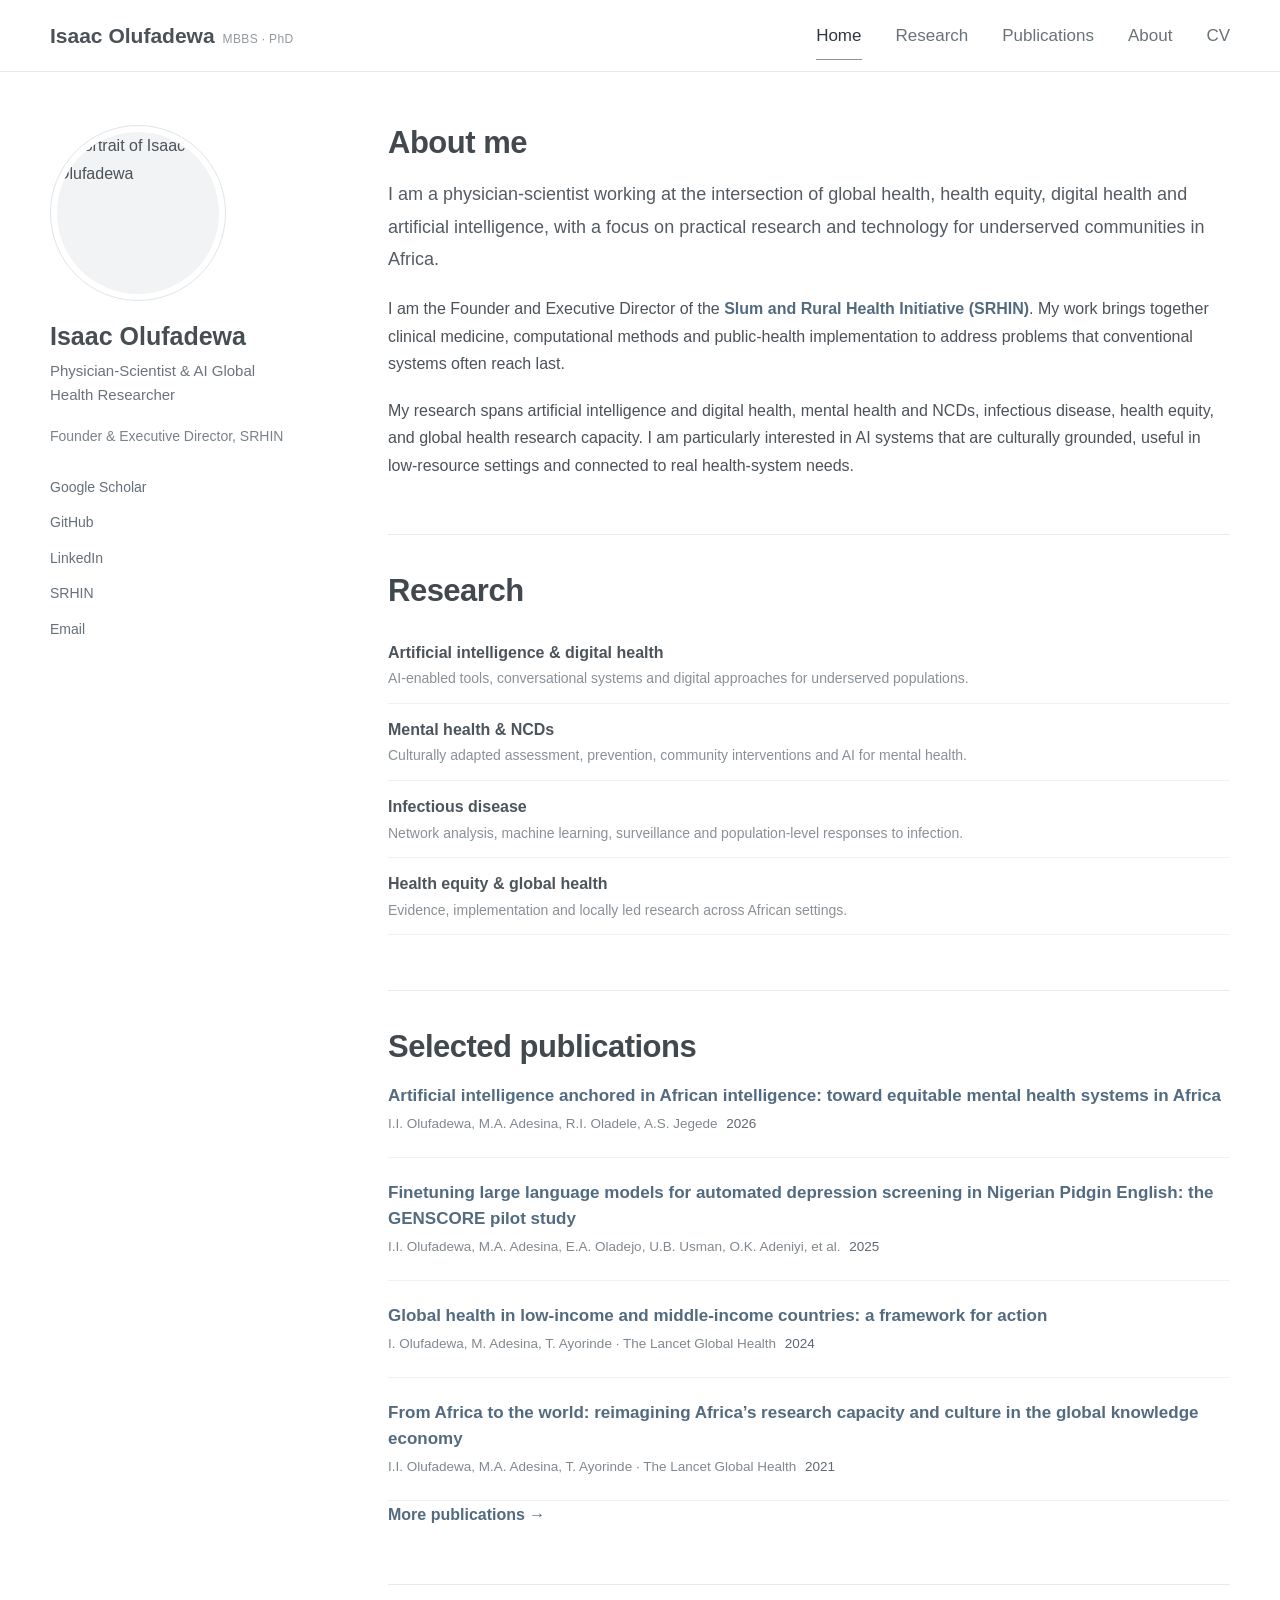
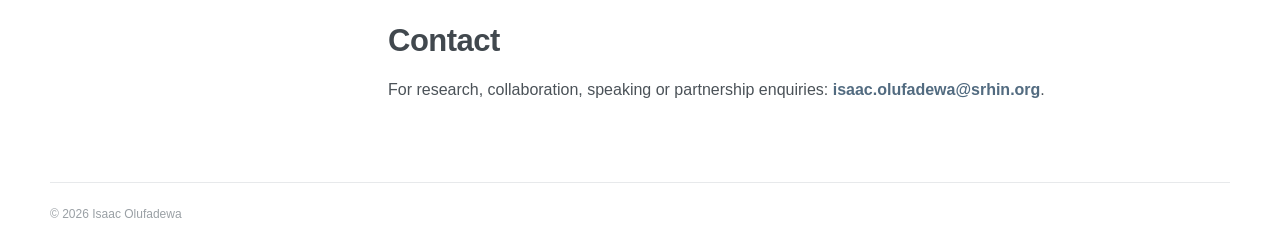
==== commit aafd5882: "update site" ====
--- a/index.html
+++ b/index.html
@@ -1,621 +1,80 @@
 <!DOCTYPE html>
 <html lang="en">
 <head>
-  <meta charset="UTF-8">
-  <meta name="viewport" content="width=device-width, initial-scale=1.0">
-  <meta name="description" content="Isaac Olufadewa — Physician-Scientist & AI Global Health Researcher">
-  <meta name="author" content="Isaac Olufadewa">
-  <title>Isaac Olufadewa</title>
+<meta charset="UTF-8">
+<meta name="viewport" content="width=device-width, initial-scale=1">
+<title>Home — Isaac Olufadewa, MBBS, PhD</title>
+<meta name="description" content="Isaac Olufadewa is a physician-scientist and AI global health researcher working across health equity, digital health, mental health and infectious disease.">
+<link rel="stylesheet" href="assets/css/style.css">
+</head>
+<body>
+<header class="site-header">
+  <div class="header-inner">
+    <a class="site-name" href="index.html">Isaac Olufadewa<small>MBBS · PhD</small></a>
+    <nav class="site-nav" aria-label="Primary navigation">
+      <a href="index.html" data-page="index.html">Home</a>
+      <a href="research.html" data-page="research.html">Research</a>
+      <a href="publications.html" data-page="publications.html">Publications</a>
+      <a href="about.html" data-page="about.html">About</a>
+      <a href="assets/docs/Isaac-Olufadewa-CV.pdf">CV</a>
+    </nav>
+  </div>
+</header>
+<div class="page">
+<aside class="sidebar">
+  <div class="portrait-wrap">
+    <img class="portrait" src="assets/img/isaac.jpg" alt="Portrait of Isaac Olufadewa">
+    <div class="monogram" aria-hidden="true">IO</div>
+  </div>
+  <div>
+    <h1>Isaac Olufadewa</h1>
+    <p class="role">Physician-Scientist &amp; AI Global Health Researcher</p>
+    <p class="affiliation">Founder &amp; Executive Director, SRHIN</p>
+  </div>
+  <ul class="sidebar-links">
+    <li><a href="https://scholar.google.com/citations?user=htUWujUAAAAJ&amp;hl=en" target="_blank" rel="noopener">Google Scholar</a></li>
+    <li><a href="https://github.com/iiolufadewa" target="_blank" rel="noopener">GitHub</a></li>
+    <li><a href="https://www.linkedin.com/in/isaacolufadewa" target="_blank" rel="noopener">LinkedIn</a></li>
+    <li><a href="https://srhin.org" target="_blank" rel="noopener">SRHIN</a></li>
+    <li><a href="mailto:isaac.olufadewa@srhin.org">Email</a></li>
+  </ul>
+</aside>
+<main>
+  <section class="section">
+    <h2 class="section-title">About me</h2>
+    <p class="lead">I am a physician-scientist working at the intersection of global health, health equity, digital health and artificial intelligence, with a focus on practical research and technology for underserved communities in Africa.</p>
+    <p>I am the Founder and Executive Director of the <a class="inline-link" href="https://srhin.org" target="_blank" rel="noopener">Slum and Rural Health Initiative (SRHIN)</a>. My work brings together clinical medicine, computational methods and public-health implementation to address problems that conventional systems often reach last.</p>
+    <p>My research spans artificial intelligence and digital health, mental health and NCDs, infectious disease, health equity, and global health research capacity. I am particularly interested in AI systems that are culturally grounded, useful in low-resource settings and connected to real health-system needs.</p>
+  </section>
 
-  <style>
-    :root {
-      --ink: #3f464d;
-      --muted: #69727a;
-      --soft: #8a9299;
-      --line: #e9ecef;
-      --link: #566f86;
-      --max: 1180px;
-      --sidebar: 255px;
-    }
+  <section class="section">
+    <h2 class="section-title">Research</h2>
+    <ul class="simple-list">
+      <li><strong>Artificial intelligence &amp; digital health</strong><span>AI-enabled tools, conversational systems and digital approaches for underserved populations.</span></li>
+      <li><strong>Mental health &amp; NCDs</strong><span>Culturally adapted assessment, prevention, community interventions and AI for mental health.</span></li>
+      <li><strong>Infectious disease</strong><span>Network analysis, machine learning, surveillance and population-level responses to infection.</span></li>
+      <li><strong>Health equity &amp; global health</strong><span>Evidence, implementation and locally led research across African settings.</span></li>
+    </ul>
+  </section>
 
-    * { box-sizing: border-box; }
+  <section class="section">
+    <h2 class="section-title">Selected publications</h2>
+    <ol class="pub-list">
+      <li class="pub"><a class="pub-title" href="https://scholar.google.com/citations?user=htUWujUAAAAJ&amp;hl=en" target="_blank" rel="noopener">Artificial intelligence anchored in African intelligence: toward equitable mental health systems in Africa</a><div class="pub-meta">I.I. Olufadewa, M.A. Adesina, R.I. Oladele, A.S. Jegede <span class="year">2026</span></div></li>
+      <li class="pub"><a class="pub-title" href="https://scholar.google.com/citations?user=htUWujUAAAAJ&amp;hl=en" target="_blank" rel="noopener">Finetuning large language models for automated depression screening in Nigerian Pidgin English: the GENSCORE pilot study</a><div class="pub-meta">I.I. Olufadewa, M.A. Adesina, E.A. Oladejo, U.B. Usman, O.K. Adeniyi, et al. <span class="year">2025</span></div></li>
+      <li class="pub"><a class="pub-title" href="https://scholar.google.com/citations?user=htUWujUAAAAJ&amp;hl=en" target="_blank" rel="noopener">Global health in low-income and middle-income countries: a framework for action</a><div class="pub-meta">I. Olufadewa, M. Adesina, T. Ayorinde · The Lancet Global Health <span class="year">2024</span></div></li>
+      <li class="pub"><a class="pub-title" href="https://scholar.google.com/citations?user=htUWujUAAAAJ&amp;hl=en" target="_blank" rel="noopener">From Africa to the world: reimagining Africa’s research capacity and culture in the global knowledge economy</a><div class="pub-meta">I.I. Olufadewa, M.A. Adesina, T. Ayorinde · The Lancet Global Health <span class="year">2021</span></div></li>
+    </ol>
+    <a class="inline-link" href="publications.html">More publications →</a>
+  </section>
 
-    html { scroll-behavior: smooth; }
-
-    body {
-      margin: 0;
-      background: #fff;
-      color: var(--ink);
-      font-family: -apple-system, BlinkMacSystemFont, "Segoe UI", Roboto, Helvetica, Arial, sans-serif;
-      font-size: 16px;
-      line-height: 1.72;
-      -webkit-font-smoothing: antialiased;
-    }
-
-    a {
-      color: inherit;
-      text-decoration: none;
-    }
-
-    a:hover {
-      text-decoration: underline;
-      text-underline-offset: 3px;
-    }
-
-    .site-header {
-      height: 70px;
-      border-bottom: 1px solid var(--line);
-      display: flex;
-      align-items: center;
-    }
-
-    .header-inner {
-      width: min(100% - 42px, var(--max));
-      margin: 0 auto;
-      display: flex;
-      align-items: center;
-      justify-content: space-between;
-      gap: 30px;
-    }
-
-    .site-name {
-      font-size: 21px;
-      line-height: 1;
-      font-weight: 700;
-      color: #4a5157;
-      white-space: nowrap;
-    }
-
-    .site-nav {
-      display: flex;
-      align-items: center;
-      gap: 34px;
-      color: #667079;
-      font-size: 17px;
-    }
-
-    .site-nav a {
-      position: relative;
-      padding: 23px 0;
-    }
-
-    .site-nav a:hover {
-      text-decoration: none;
-      color: #30373d;
-    }
-
-    .site-nav a.active {
-      color: #30373d;
-    }
-
-    .site-nav a.active::after {
-      content: "";
-      position: absolute;
-      left: 0;
-      right: 0;
-      bottom: 14px;
-      height: 1px;
-      background: #8b949b;
-    }
-
-    .layout {
-      width: min(100% - 42px, var(--max));
-      margin: 0 auto;
-      display: grid;
-      grid-template-columns: var(--sidebar) minmax(0, 1fr);
-      gap: 88px;
-      padding: 54px 0 90px;
-    }
-
-    .sidebar {
-      padding-top: 2px;
-    }
-
-    .portrait-wrap {
-      width: 176px;
-      height: 176px;
-      border-radius: 50%;
-      border: 1px solid #e2e5e8;
-      padding: 6px;
-      margin-bottom: 22px;
-    }
-
-    .portrait {
-      width: 100%;
-      height: 100%;
-      border-radius: 50%;
-      object-fit: cover;
-      display: block;
-      background: #f1f3f4;
-    }
-
-    .monogram {
-      display: none;
-      width: 100%;
-      height: 100%;
-      border-radius: 50%;
-      align-items: center;
-      justify-content: center;
-      background: #f1f3f4;
-      color: #68727a;
-      font-size: 38px;
-      font-weight: 600;
-      letter-spacing: 2px;
-    }
-
-    .sidebar h1 {
-      margin: 0 0 8px;
-      font-size: 25px;
-      line-height: 1.25;
-      font-weight: 700;
-      color: #454c52;
-    }
-
-    .role {
-      margin: 0;
-      max-width: 230px;
-      color: var(--muted);
-      font-size: 15px;
-      line-height: 1.62;
-    }
-
-    .sidebar-links {
-      list-style: none;
-      padding: 0;
-      margin: 28px 0 0;
-    }
-
-    .sidebar-links li {
-      margin: 0 0 9px;
-    }
-
-    .sidebar-links a {
-      color: #5e6870;
-      font-size: 14px;
-    }
-
-    .sidebar-links a::before {
-      content: "↗";
-      display: inline-block;
-      margin-right: 8px;
-      color: #8b949b;
-      font-size: 12px;
-    }
-
-    main {
-      min-width: 0;
-    }
-
-    section {
-      scroll-margin-top: 92px;
-    }
-
-    section + section {
-      margin-top: 58px;
-      padding-top: 38px;
-      border-top: 1px solid var(--line);
-    }
-
-    .section-label {
-      margin: 0 0 18px;
-      font-size: 31px;
-      line-height: 1.2;
-      font-weight: 700;
-      color: #41484e;
-      letter-spacing: -0.5px;
-    }
-
-    .intro {
-      max-width: 820px;
-      font-size: 18px;
-      line-height: 1.8;
-      color: #505960;
-      margin: 0 0 20px;
-    }
-
-    .intro:last-child {
-      margin-bottom: 0;
-    }
-
-    .research-list {
-      display: grid;
-      grid-template-columns: repeat(2, minmax(0, 1fr));
-      gap: 0 46px;
-      max-width: 830px;
-      margin-top: 10px;
-    }
-
-    .research-item {
-      padding: 12px 0 13px;
-      border-bottom: 1px solid #f0f1f2;
-    }
-
-    .research-item strong {
-      display: block;
-      font-size: 16px;
-      color: #4a535a;
-      font-weight: 600;
-    }
-
-    .research-item span {
-      display: block;
-      margin-top: 2px;
-      font-size: 14px;
-      color: var(--soft);
-    }
-
-    .pub-list {
-      list-style: none;
-      margin: 0;
-      padding: 0;
-      max-width: 900px;
-    }
-
-    .pub {
-      padding: 0 0 22px;
-      margin: 0 0 22px;
-      border-bottom: 1px solid #f0f1f2;
-    }
-
-    .pub:last-child {
-      margin-bottom: 0;
-    }
-
-    .pub-title {
-      display: block;
-      color: #4c667b;
-      font-size: 17px;
-      line-height: 1.5;
-      font-weight: 600;
-    }
-
-    .pub-title:hover {
-      color: #354b5c;
-    }
-
-    .pub-meta {
-      margin-top: 6px;
-      color: #7a838a;
-      font-size: 13.5px;
-      line-height: 1.55;
-    }
-
-    .pub-meta .year {
-      color: #59636b;
-      margin-left: 4px;
-    }
-
-    .more-link {
-      display: inline-block;
-      margin-top: 20px;
-      color: var(--link);
-      font-size: 14px;
-      font-weight: 600;
-    }
-
-    .contact-line {
-      margin: 0;
-      color: #5d666d;
-      font-size: 16px;
-    }
-
-    .footer {
-      border-top: 1px solid var(--line);
-      width: min(100% - 42px, var(--max));
-      margin: 0 auto;
-      padding: 22px 0 30px;
-      color: #969da2;
-      font-size: 12px;
-    }
-
-    @media (max-width: 900px) {
-      .layout {
-        grid-template-columns: 210px minmax(0, 1fr);
-        gap: 52px;
-      }
-
-      .site-nav {
-        gap: 22px;
-        font-size: 15px;
-      }
-
-      .portrait-wrap {
-        width: 150px;
-        height: 150px;
-      }
-
-      .section-label {
-        font-size: 28px;
-      }
-
-      .intro {
-        font-size: 17px;
-      }
-    }
-
-    @media (max-width: 700px) {
-      .site-header {
-        height: auto;
-        min-height: 66px;
-      }
-
-      .header-inner {
-        width: min(100% - 30px, var(--max));
-        padding: 14px 0;
-        align-items: flex-start;
-        flex-direction: column;
-        gap: 9px;
-      }
-
-      .site-nav {
-        width: 100%;
-        gap: 19px;
-        flex-wrap: wrap;
-        font-size: 14px;
-      }
-
-      .site-nav a {
-        padding: 0;
-      }
-
-      .site-nav a.active::after {
-        display: none;
-      }
-
-      .layout {
-        width: min(100% - 30px, var(--max));
-        display: block;
-        padding: 38px 0 65px;
-      }
-
-      .sidebar {
-        display: grid;
-        grid-template-columns: 104px 1fr;
-        column-gap: 20px;
-        align-items: center;
-        padding-bottom: 34px;
-        margin-bottom: 38px;
-        border-bottom: 1px solid var(--line);
-      }
-
-      .portrait-wrap {
-        width: 104px;
-        height: 104px;
-        grid-row: span 2;
-        margin: 0;
-      }
-
-      .sidebar h1 {
-        font-size: 23px;
-      }
-
-      .role {
-        font-size: 14px;
-        line-height: 1.55;
-      }
-
-      .sidebar-links {
-        grid-column: 1 / -1;
-        display: flex;
-        flex-wrap: wrap;
-        gap: 7px 18px;
-        margin-top: 20px;
-      }
-
-      .sidebar-links li {
-        margin: 0;
-      }
-
-      .sidebar-links a {
-        font-size: 13px;
-      }
-
-      .research-list {
-        grid-template-columns: 1fr;
-      }
-
-      .section-label {
-        font-size: 27px;
-      }
-
-      .intro {
-        font-size: 16px;
-        line-height: 1.75;
-      }
-    }
-  </style>
-</head>
-
-<body>
-  <header class="site-header">
-    <div class="header-inner">
-      <a class="site-name" href="#about">Isaac Olufadewa</a>
-
-      <nav class="site-nav" aria-label="Primary navigation">
-        <a class="active" href="#about">About</a>
-        <a href="#research">Research</a>
-        <a href="#publications">Publications</a>
-        <a href="cv.pdf">CV</a>
-        <a href="#contact">Contact</a>
-      </nav>
-    </div>
-  </header>
-
-  <div class="layout">
-    <aside class="sidebar">
-      <div class="portrait-wrap">
-        <img
-          class="portrait"
-          src="assets/isaac.jpg"
-          alt="Isaac Olufadewa"
-          onerror="this.style.display='none'; document.querySelector('.monogram').style.display='flex';"
-        >
-        <div class="monogram" aria-hidden="true">IO</div>
-      </div>
-
-      <div>
-        <h1>Isaac Olufadewa</h1>
-        <p class="role">
-          Physician-Scientist &amp; AI Global Health Researcher
-        </p>
-      </div>
-
-      <ul class="sidebar-links">
-        <li><a href="https://scholar.google.com/citations?user=htUWujUAAAAJ&amp;hl=en" target="_blank" rel="noopener">Google Scholar</a></li>
-        <li><a href="https://github.com/iiolufadewa" target="_blank" rel="noopener">GitHub</a></li>
-        <li><a href="https://srhin.org" target="_blank" rel="noopener">SRHIN</a></li>
-      </ul>
-    </aside>
-
-    <main>
-      <section id="about">
-        <h2 class="section-label">About me</h2>
-
-        <p class="intro">
-          I am a physician-scientist working at the intersection of global health,
-          health equity, digital health, and artificial intelligence. My work focuses
-          on using research and technology to address health challenges in underserved
-          communities, particularly in Africa.
-        </p>
-
-        <p class="intro">
-          My research spans health equity, mental health and non-communicable diseases,
-          digital health and AI, global health, and infectious disease. I am especially
-          interested in building and evaluating practical AI systems that are culturally
-          grounded, useful in low-resource settings, and connected to real public-health
-          needs.
-        </p>
-      </section>
-
-      <section id="research">
-        <h2 class="section-label">Research</h2>
-
-        <div class="research-list">
-          <div class="research-item">
-            <strong>Artificial intelligence &amp; digital health</strong>
-            <span>AI-enabled tools for health systems and underserved populations</span>
-          </div>
-
-          <div class="research-item">
-            <strong>Mental health &amp; NCDs</strong>
-            <span>Assessment, prevention, community interventions, and culturally adapted AI</span>
-          </div>
-
-          <div class="research-item">
-            <strong>Health equity</strong>
-            <span>Research designed around populations and settings that are often underrepresented</span>
-          </div>
-
-          <div class="research-item">
-            <strong>Global &amp; public health</strong>
-            <span>Evidence, implementation, and research capacity across African settings</span>
-          </div>
-
-          <div class="research-item">
-            <strong>Infectious disease</strong>
-            <span>Population health, surveillance, prevention, and health-system responses</span>
-          </div>
-
-          <div class="research-item">
-            <strong>African research capacity</strong>
-            <span>Strengthening locally led research, knowledge production, and innovation</span>
-          </div>
-        </div>
-      </section>
-
-      <section id="publications">
-        <h2 class="section-label">Selected publications</h2>
-
-        <ol class="pub-list">
-          <li class="pub">
-            <a class="pub-title" href="https://scholar.google.com/citations?view_op=view_citation&amp;hl=en&amp;user=htUWujUAAAAJ&amp;cstart=20&amp;pagesize=80&amp;citation_for_view=htUWujUAAAAJ:wbdj-CoPYUoC" target="_blank" rel="noopener">
-              Artificial intelligence anchored in African intelligence: toward equitable mental health systems in Africa
-            </a>
-            <div class="pub-meta">
-              II Olufadewa, MA Adesina, RI Oladele, AS Jegede · The Lancet Regional Health–Africa
-              <span class="year">2026</span>
-            </div>
-          </li>
-
-          <li class="pub">
-            <a class="pub-title" href="https://scholar.google.com/citations?view_op=view_citation&amp;hl=en&amp;user=htUWujUAAAAJ&amp;cstart=20&amp;pagesize=80&amp;citation_for_view=htUWujUAAAAJ:Fu2w8maKXqMC" target="_blank" rel="noopener">
-              Understanding Distress in Its Own Language: A Case Study of Culturally Adapting Depression Assessment in Nigerian Pidgin English Contexts
-            </a>
-            <div class="pub-meta">
-              M Adesina, P Taiwo, I Olufadewa, F Mustapha, D Abiose, I Soneye, et al. · Global Health Cases
-              <span class="year">2026</span>
-            </div>
-          </li>
-
-          <li class="pub">
-            <a class="pub-title" href="https://scholar.google.com/citations?view_op=view_citation&amp;hl=en&amp;user=htUWujUAAAAJ&amp;cstart=20&amp;pagesize=80&amp;citation_for_view=htUWujUAAAAJ:hkOj_22Ku90C" target="_blank" rel="noopener">
-              Evaluating Automated Machine Learning Approaches for Early ICU Infection Surveillance
-            </a>
-            <div class="pub-meta">
-              B Oladokun, I Olufadewa
-              <span class="year">2026</span>
-            </div>
-          </li>
-
-          <li class="pub">
-            <a class="pub-title" href="https://scholar.google.com/citations?view_op=view_citation&amp;hl=en&amp;user=htUWujUAAAAJ&amp;citation_for_view=htUWujUAAAAJ:0EnyYjriUFMC" target="_blank" rel="noopener">
-              Global health in low-income and middle-income countries: a framework for action
-            </a>
-            <div class="pub-meta">
-              I Olufadewa, M Adesina, T Ayorinde · The Lancet Global Health
-              <span class="year">2021</span>
-            </div>
-          </li>
-
-          <li class="pub">
-            <a class="pub-title" href="https://scholar.google.com/citations?view_op=view_citation&amp;hl=en&amp;user=htUWujUAAAAJ&amp;citation_for_view=htUWujUAAAAJ:u-x6o8ySG0sC" target="_blank" rel="noopener">
-              From Africa to the World: Reimagining Africa’s research capacity and culture in the global knowledge economy
-            </a>
-            <div class="pub-meta">
-              II Olufadewa, MA Adesina, T Ayorinde · Journal of Global Health
-              <span class="year">2020</span>
-            </div>
-          </li>
-        </ol>
-
-        <a class="more-link" href="https://scholar.google.com/citations?user=htUWujUAAAAJ&amp;hl=en" target="_blank" rel="noopener">
-          View all publications on Google Scholar ↗
-        </a>
-      </section>
-
-      <section id="contact">
-        <h2 class="section-label">Contact</h2>
-        <p class="contact-line">
-          For research, collaboration, or speaking enquiries, please use
-          <a href="https://srhin.org" target="_blank" rel="noopener">SRHIN</a>.
-        </p>
-      </section>
-    </main>
-  </div>
-
-  <footer class="footer">
-    © <span id="year"></span> Isaac Olufadewa
-  </footer>
-
-  <script>
-    document.getElementById("year").textContent = new Date().getFullYear();
-
-    const sections = document.querySelectorAll("main section");
-    const navLinks = document.querySelectorAll(".site-nav a[href^='#']");
-
-    const updateNav = () => {
-      let current = "about";
-      sections.forEach(section => {
-        if (window.scrollY >= section.offsetTop - 150) current = section.id;
-      });
-
-      navLinks.forEach(link => {
-        link.classList.toggle("active", link.getAttribute("href") === "#" + current);
-      });
-    };
-
-    window.addEventListener("scroll", updateNav, { passive: true });
-    updateNav();
-  </script>
+  <section class="section">
+    <h2 class="section-title">Contact</h2>
+    <p>For research, collaboration, speaking or partnership enquiries: <a class="inline-link" href="mailto:isaac.olufadewa@srhin.org">isaac.olufadewa@srhin.org</a>.</p>
+  </section>
+</main>
+</div>
+<footer class="footer">© <span data-year>2026</span> Isaac Olufadewa</footer>
+<script src="assets/js/main.js"></script>
 </body>
-</html>
+</html>
--- a/assets/css/style.css
+++ b/assets/css/style.css
@@ -0,0 +1,369 @@
+
+:root{
+  --ink:#4b5258;
+  --ink-dark:#3f464c;
+  --muted:#707980;
+  --soft:#92999e;
+  --line:#e7e9eb;
+  --link:#526b80;
+  --max:1180px;
+  --sidebar:260px;
+  --gap:78px;
+}
+
+*{box-sizing:border-box}
+html{scroll-behavior:smooth}
+body{
+  margin:0;
+  background:#fff;
+  color:var(--ink);
+  font-family:-apple-system,BlinkMacSystemFont,"Segoe UI",Roboto,Helvetica,Arial,sans-serif;
+  font-size:16px;
+  line-height:1.72;
+  -webkit-font-smoothing:antialiased;
+}
+a{color:inherit;text-decoration:none}
+a:hover{color:var(--ink-dark);text-decoration:underline;text-underline-offset:3px}
+
+.site-header{
+  height:72px;
+  border-bottom:1px solid var(--line);
+  display:flex;
+  align-items:center;
+}
+.header-inner{
+  width:min(calc(100% - 42px),var(--max));
+  margin:0 auto;
+  display:flex;
+  align-items:center;
+  justify-content:space-between;
+  gap:40px;
+}
+.site-name{
+  font-size:21px;
+  line-height:1;
+  font-weight:700;
+  color:#4a5157;
+  white-space:nowrap;
+}
+.site-name small{
+  display:inline-block;
+  margin-left:8px;
+  color:#92999e;
+  font-size:12px;
+  font-weight:500;
+  letter-spacing:.03em;
+}
+.site-nav{
+  display:flex;
+  align-items:center;
+  gap:34px;
+  color:#697279;
+  font-size:17px;
+}
+.site-nav a{
+  position:relative;
+  padding:24px 0;
+}
+.site-nav a:hover{text-decoration:none;color:#30373d}
+.site-nav a.active{color:#30373d}
+.site-nav a.active:after{
+  content:"";
+  position:absolute;
+  left:0;right:0;bottom:14px;
+  height:1px;background:#8b949b;
+}
+
+.page{
+  width:min(calc(100% - 42px),var(--max));
+  margin:0 auto;
+  display:grid;
+  grid-template-columns:var(--sidebar) minmax(0,1fr);
+  gap:var(--gap);
+  padding:52px 0 78px;
+}
+.sidebar{
+  padding-top:1px;
+}
+.portrait-wrap{
+  width:176px;height:176px;
+  border-radius:50%;
+  border:1px solid #e1e4e6;
+  padding:6px;
+  margin-bottom:20px;
+}
+.portrait{
+  width:100%;height:100%;
+  border-radius:50%;
+  object-fit:cover;
+  display:block;
+  background:#f1f3f4;
+}
+.monogram{
+  display:none;
+  width:100%;height:100%;
+  border-radius:50%;
+  align-items:center;justify-content:center;
+  background:#f1f3f4;color:#69737a;
+  font-size:38px;font-weight:600;letter-spacing:2px;
+}
+.sidebar h1{
+  margin:0 0 7px;
+  color:#464d53;
+  font-size:25px;
+  line-height:1.25;
+  font-weight:700;
+}
+.role{
+  max-width:235px;
+  margin:0;
+  color:#6b747b;
+  font-size:15px;
+  line-height:1.6;
+}
+.affiliation{
+  margin:18px 0 0;
+  color:#7a8288;
+  font-size:14px;
+  line-height:1.6;
+}
+.sidebar-links{
+  list-style:none;
+  padding:0;
+  margin:25px 0 0;
+}
+.sidebar-links li{margin:0 0 8px}
+.sidebar-links a{
+  color:#657078;
+  font-size:14px;
+}
+.sidebar-links .label{
+  color:#9aa0a5;
+  margin-right:5px;
+}
+
+main{min-width:0;max-width:900px}
+.section + .section{
+  margin-top:55px;
+  padding-top:37px;
+  border-top:1px solid var(--line);
+}
+.section-title{
+  margin:0 0 17px;
+  color:#41484e;
+  font-size:31px;
+  line-height:1.2;
+  font-weight:700;
+  letter-spacing:-.5px;
+}
+.lead{
+  max-width:850px;
+  margin:0 0 20px;
+  color:#535c63;
+  font-size:18px;
+  line-height:1.8;
+}
+p{margin:0 0 19px}
+p:last-child{margin-bottom:0}
+
+.simple-list{
+  margin:0;
+  padding:0;
+  list-style:none;
+  max-width:880px;
+}
+.simple-list li{
+  padding:12px 0 13px;
+  border-bottom:1px solid #f0f1f2;
+}
+.simple-list strong{
+  display:block;
+  color:#4c555c;
+  font-size:16px;
+  font-weight:600;
+}
+.simple-list span{
+  display:block;
+  margin-top:2px;
+  color:#899197;
+  font-size:14px;
+  line-height:1.55;
+}
+
+.project-list{margin:0;padding:0;list-style:none}
+.project{
+  padding:0 0 24px;
+  margin:0 0 24px;
+  border-bottom:1px solid #f0f1f2;
+}
+.project:last-child{margin-bottom:0}
+.project h3{
+  margin:0 0 4px;
+  color:#4c555c;
+  font-size:18px;
+  line-height:1.45;
+}
+.project p{
+  max-width:820px;
+  color:#687178;
+  font-size:15px;
+}
+.tags{
+  color:#92999e;
+  font-size:12px;
+  letter-spacing:.01em;
+}
+
+.pub-list{
+  margin:0;
+  padding:0;
+  list-style:none;
+}
+.pub{
+  padding:0 0 22px;
+  margin:0 0 22px;
+  border-bottom:1px solid #f0f1f2;
+}
+.pub:last-child{margin-bottom:0}
+.pub-title{
+  display:block;
+  color:#526b80;
+  font-size:17px;
+  line-height:1.5;
+  font-weight:600;
+}
+.pub-title:hover{color:#354b5c}
+.pub-meta{
+  margin-top:6px;
+  color:#80898f;
+  font-size:13.5px;
+  line-height:1.55;
+}
+.pub-meta b{color:#687178;font-weight:600}
+.year{
+  display:inline-block;
+  margin-left:5px;
+  color:#5e6870;
+}
+
+.note{
+  margin-top:20px;
+  color:#92999e;
+  font-size:12.5px;
+  line-height:1.65;
+}
+.inline-link{
+  color:var(--link);
+  font-weight:600;
+}
+.statline{
+  display:flex;
+  gap:30px;
+  flex-wrap:wrap;
+  margin:0 0 28px;
+  color:#788188;
+  font-size:13px;
+}
+.statline strong{
+  color:#505960;
+  font-size:17px;
+  font-weight:600;
+}
+
+.timeline{
+  margin:0;padding:0;list-style:none;
+}
+.timeline li{
+  display:grid;
+  grid-template-columns:105px 1fr;
+  gap:20px;
+  padding:13px 0 15px;
+  border-bottom:1px solid #f0f1f2;
+}
+.timeline .date{
+  color:#8d959a;
+  font-size:13px;
+}
+.timeline h3{
+  margin:0 0 2px;
+  color:#4d565c;
+  font-size:16px;
+  font-weight:600;
+}
+.timeline p{
+  margin:0;
+  color:#778087;
+  font-size:14px;
+  line-height:1.6;
+}
+
+.footer{
+  width:min(calc(100% - 42px),var(--max));
+  margin:0 auto;
+  border-top:1px solid var(--line);
+  padding:21px 0 28px;
+  color:#9aa0a5;
+  font-size:12px;
+}
+
+@media(max-width:900px){
+  :root{--sidebar:215px;--gap:48px}
+  .site-nav{gap:23px;font-size:15px}
+  .portrait-wrap{width:150px;height:150px}
+  .section-title{font-size:28px}
+  .lead{font-size:17px}
+}
+@media(max-width:700px){
+  .site-header{height:auto;min-height:66px}
+  .header-inner{
+    width:min(calc(100% - 30px),var(--max));
+    padding:14px 0;
+    flex-direction:column;
+    align-items:flex-start;
+    gap:12px;
+  }
+  .site-nav{
+    width:100%;
+    gap:17px;
+    flex-wrap:wrap;
+    font-size:14px;
+  }
+  .site-nav a{padding:0}
+  .site-nav a.active:after{display:none}
+
+  .page{
+    width:min(calc(100% - 30px),var(--max));
+    display:block;
+    padding:38px 0 60px;
+  }
+  .sidebar{
+    display:grid;
+    grid-template-columns:104px 1fr;
+    column-gap:20px;
+    align-items:center;
+    padding-bottom:32px;
+    margin-bottom:38px;
+    border-bottom:1px solid var(--line);
+  }
+  .portrait-wrap{
+    width:104px;height:104px;
+    grid-row:span 2;
+    margin:0;
+  }
+  .sidebar h1{font-size:23px}
+  .role{font-size:14px}
+  .affiliation{margin-top:8px;font-size:13px}
+  .sidebar-links{
+    grid-column:1/-1;
+    display:flex;
+    flex-wrap:wrap;
+    gap:7px 17px;
+    margin-top:19px;
+  }
+  .sidebar-links li{margin:0}
+  .sidebar-links a{font-size:13px}
+
+  .section-title{font-size:27px}
+  .lead{font-size:16px;line-height:1.75}
+  .timeline li{grid-template-columns:1fr;gap:2px}
+}
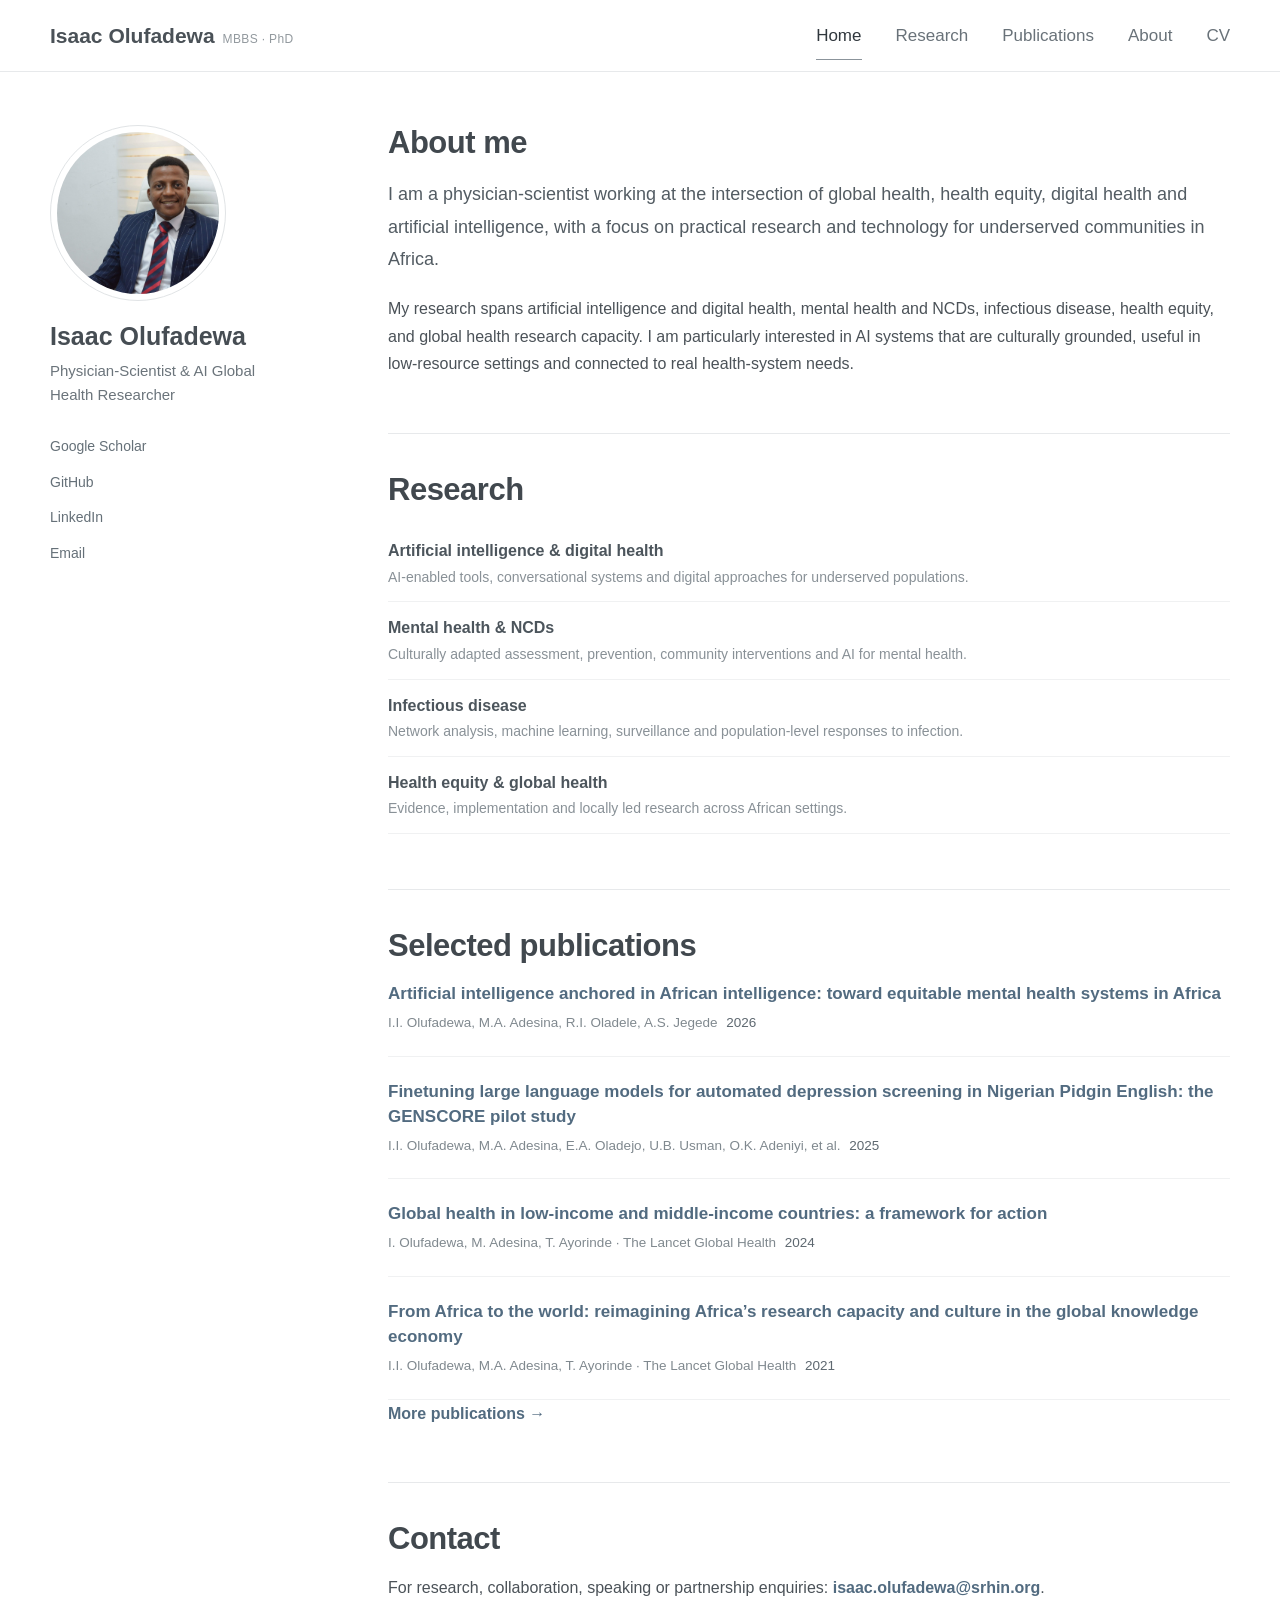
==== commit 9b9490a1: "update site" ====
--- a/index.html
+++ b/index.html
@@ -3,7 +3,7 @@
 <head>
 <meta charset="UTF-8">
 <meta name="viewport" content="width=device-width, initial-scale=1">
-<title>Home — Isaac Olufadewa, MBBS, PhD</title>
+<title>Home — Isaac Olufadewa</title>
 <meta name="description" content="Isaac Olufadewa is a physician-scientist and AI global health researcher working across health equity, digital health, mental health and infectious disease.">
 <link rel="stylesheet" href="assets/css/style.css">
 </head>
@@ -29,13 +29,11 @@
   <div>
     <h1>Isaac Olufadewa</h1>
     <p class="role">Physician-Scientist &amp; AI Global Health Researcher</p>
-    <p class="affiliation">Founder &amp; Executive Director, SRHIN</p>
-  </div>
+ </div>
   <ul class="sidebar-links">
     <li><a href="https://scholar.google.com/citations?user=htUWujUAAAAJ&amp;hl=en" target="_blank" rel="noopener">Google Scholar</a></li>
     <li><a href="https://github.com/iiolufadewa" target="_blank" rel="noopener">GitHub</a></li>
     <li><a href="https://www.linkedin.com/in/isaacolufadewa" target="_blank" rel="noopener">LinkedIn</a></li>
-    <li><a href="https://srhin.org" target="_blank" rel="noopener">SRHIN</a></li>
     <li><a href="mailto:isaac.olufadewa@srhin.org">Email</a></li>
   </ul>
 </aside>
@@ -43,7 +41,6 @@
   <section class="section">
     <h2 class="section-title">About me</h2>
     <p class="lead">I am a physician-scientist working at the intersection of global health, health equity, digital health and artificial intelligence, with a focus on practical research and technology for underserved communities in Africa.</p>
-    <p>I am the Founder and Executive Director of the <a class="inline-link" href="https://srhin.org" target="_blank" rel="noopener">Slum and Rural Health Initiative (SRHIN)</a>. My work brings together clinical medicine, computational methods and public-health implementation to address problems that conventional systems often reach last.</p>
     <p>My research spans artificial intelligence and digital health, mental health and NCDs, infectious disease, health equity, and global health research capacity. I am particularly interested in AI systems that are culturally grounded, useful in low-resource settings and connected to real health-system needs.</p>
   </section>
 
@@ -74,7 +71,6 @@
   </section>
 </main>
 </div>
-<footer class="footer">© <span data-year>2026</span> Isaac Olufadewa</footer>
 <script src="assets/js/main.js"></script>
 </body>
 </html>
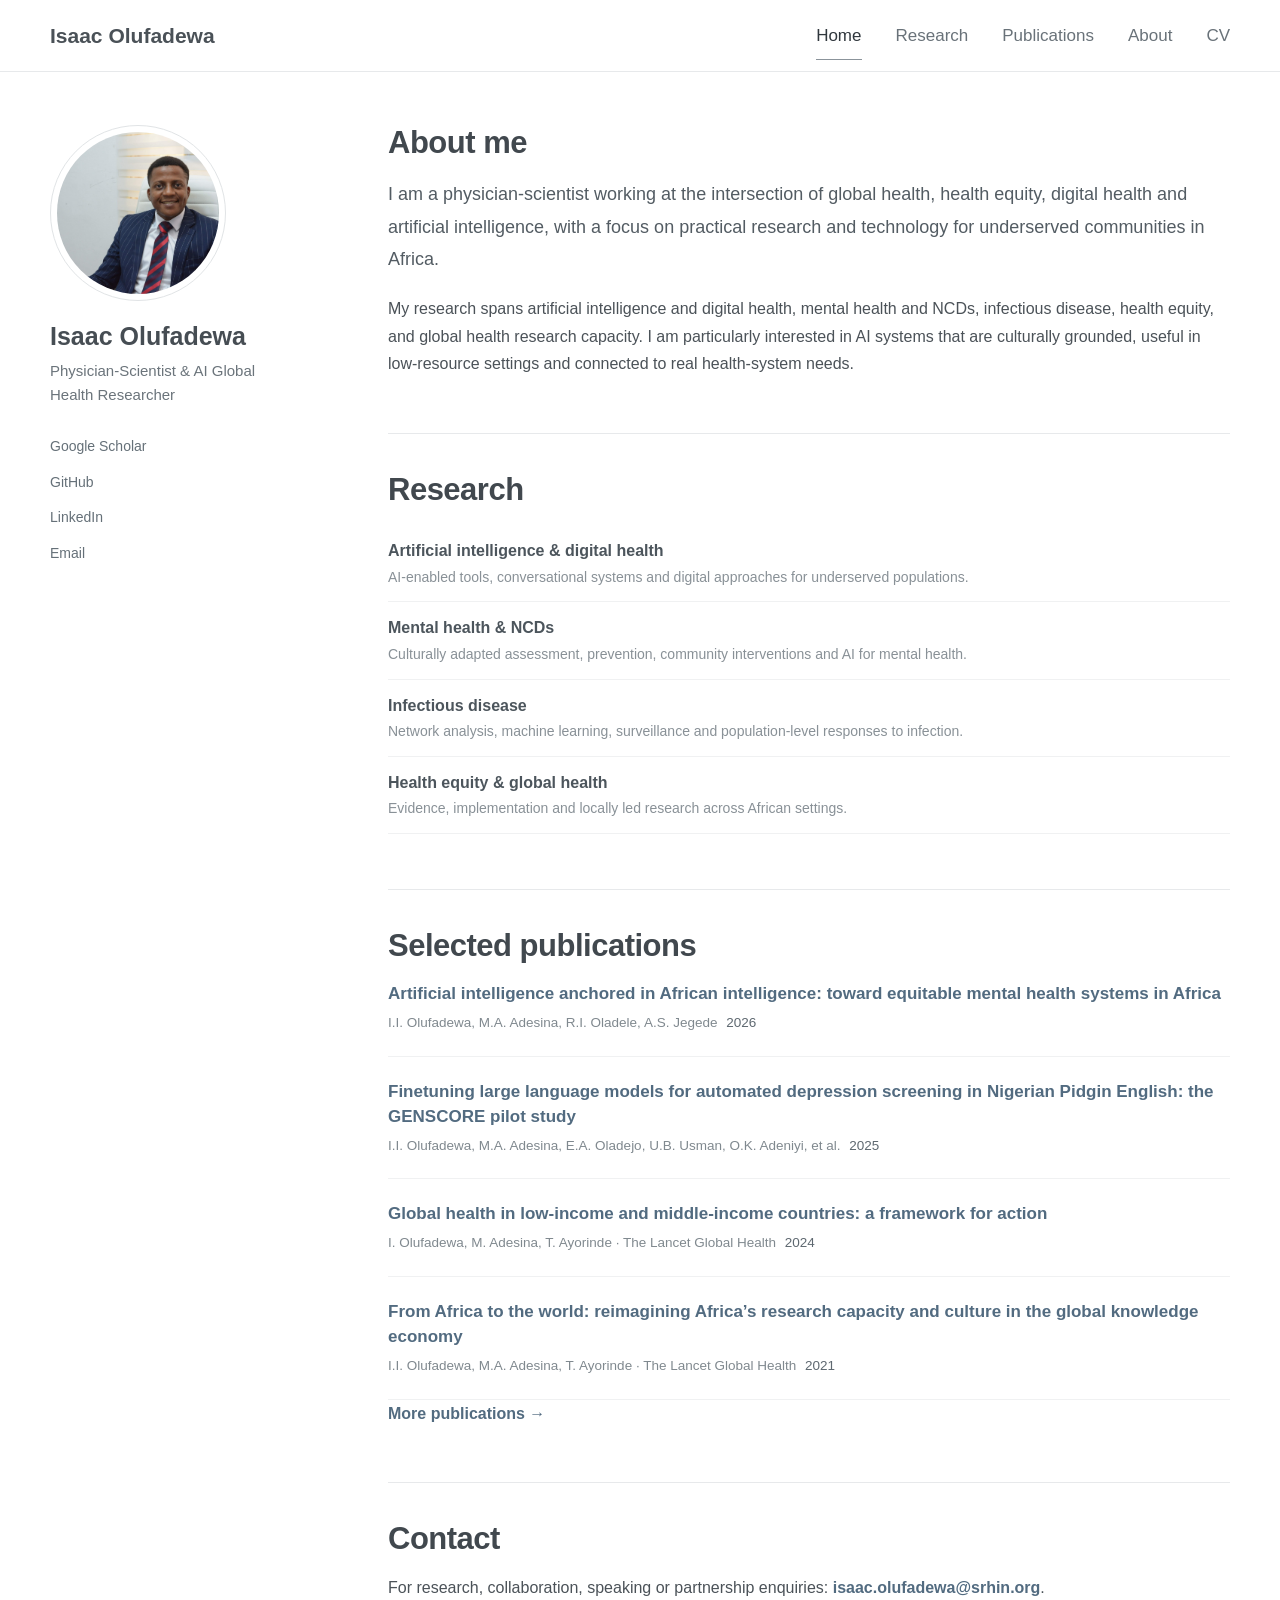
==== commit 3f230753: "update site" ====
--- a/index.html
+++ b/index.html
@@ -10,7 +10,7 @@
 <body>
 <header class="site-header">
   <div class="header-inner">
-    <a class="site-name" href="index.html">Isaac Olufadewa<small>MBBS · PhD</small></a>
+    <a class="site-name" href="index.html">Isaac Olufadewa</a>
     <nav class="site-nav" aria-label="Primary navigation">
       <a href="index.html" data-page="index.html">Home</a>
       <a href="research.html" data-page="research.html">Research</a>
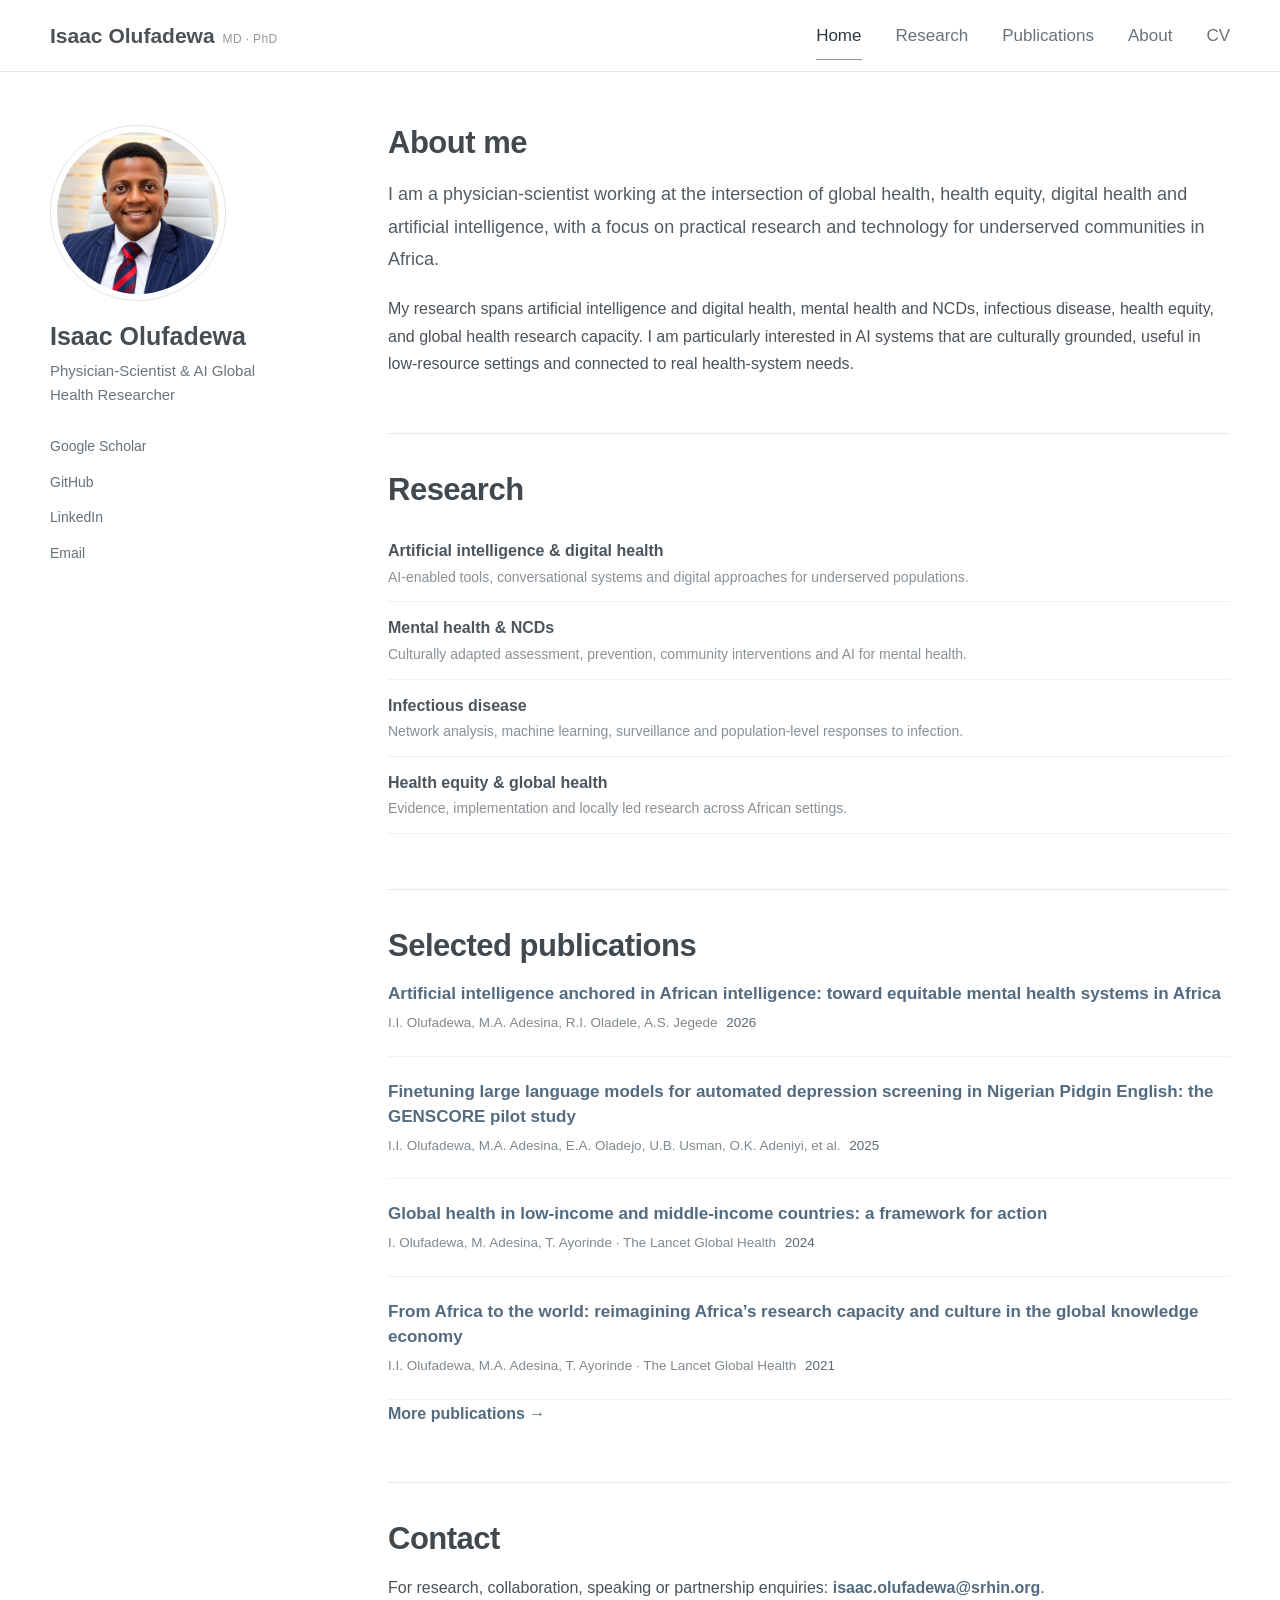
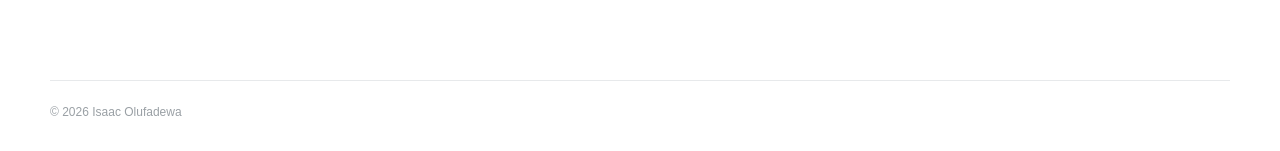
==== commit ac9ff85e: "update site" ====
--- a/index.html
+++ b/index.html
@@ -10,7 +10,7 @@
 <body>
 <header class="site-header">
   <div class="header-inner">
-    <a class="site-name" href="index.html">Isaac Olufadewa</a>
+    <a class="site-name" href="index.html">Isaac Olufadewa<small>MD · PhD</small></a>
     <nav class="site-nav" aria-label="Primary navigation">
       <a href="index.html" data-page="index.html">Home</a>
       <a href="research.html" data-page="research.html">Research</a>
@@ -23,7 +23,7 @@
 <div class="page">
 <aside class="sidebar">
   <div class="portrait-wrap">
-    <img class="portrait" src="assets/img/isaac.jpg" alt="Portrait of Isaac Olufadewa">
+    <img class="portrait" src="assets/img/isaac.png" alt="Portrait of Isaac Olufadewa">
     <div class="monogram" aria-hidden="true">IO</div>
   </div>
   <div>
@@ -71,6 +71,7 @@
   </section>
 </main>
 </div>
+<footer class="footer">© <span data-year>2026</span> Isaac Olufadewa</footer>
 <script src="assets/js/main.js"></script>
 </body>
 </html>
